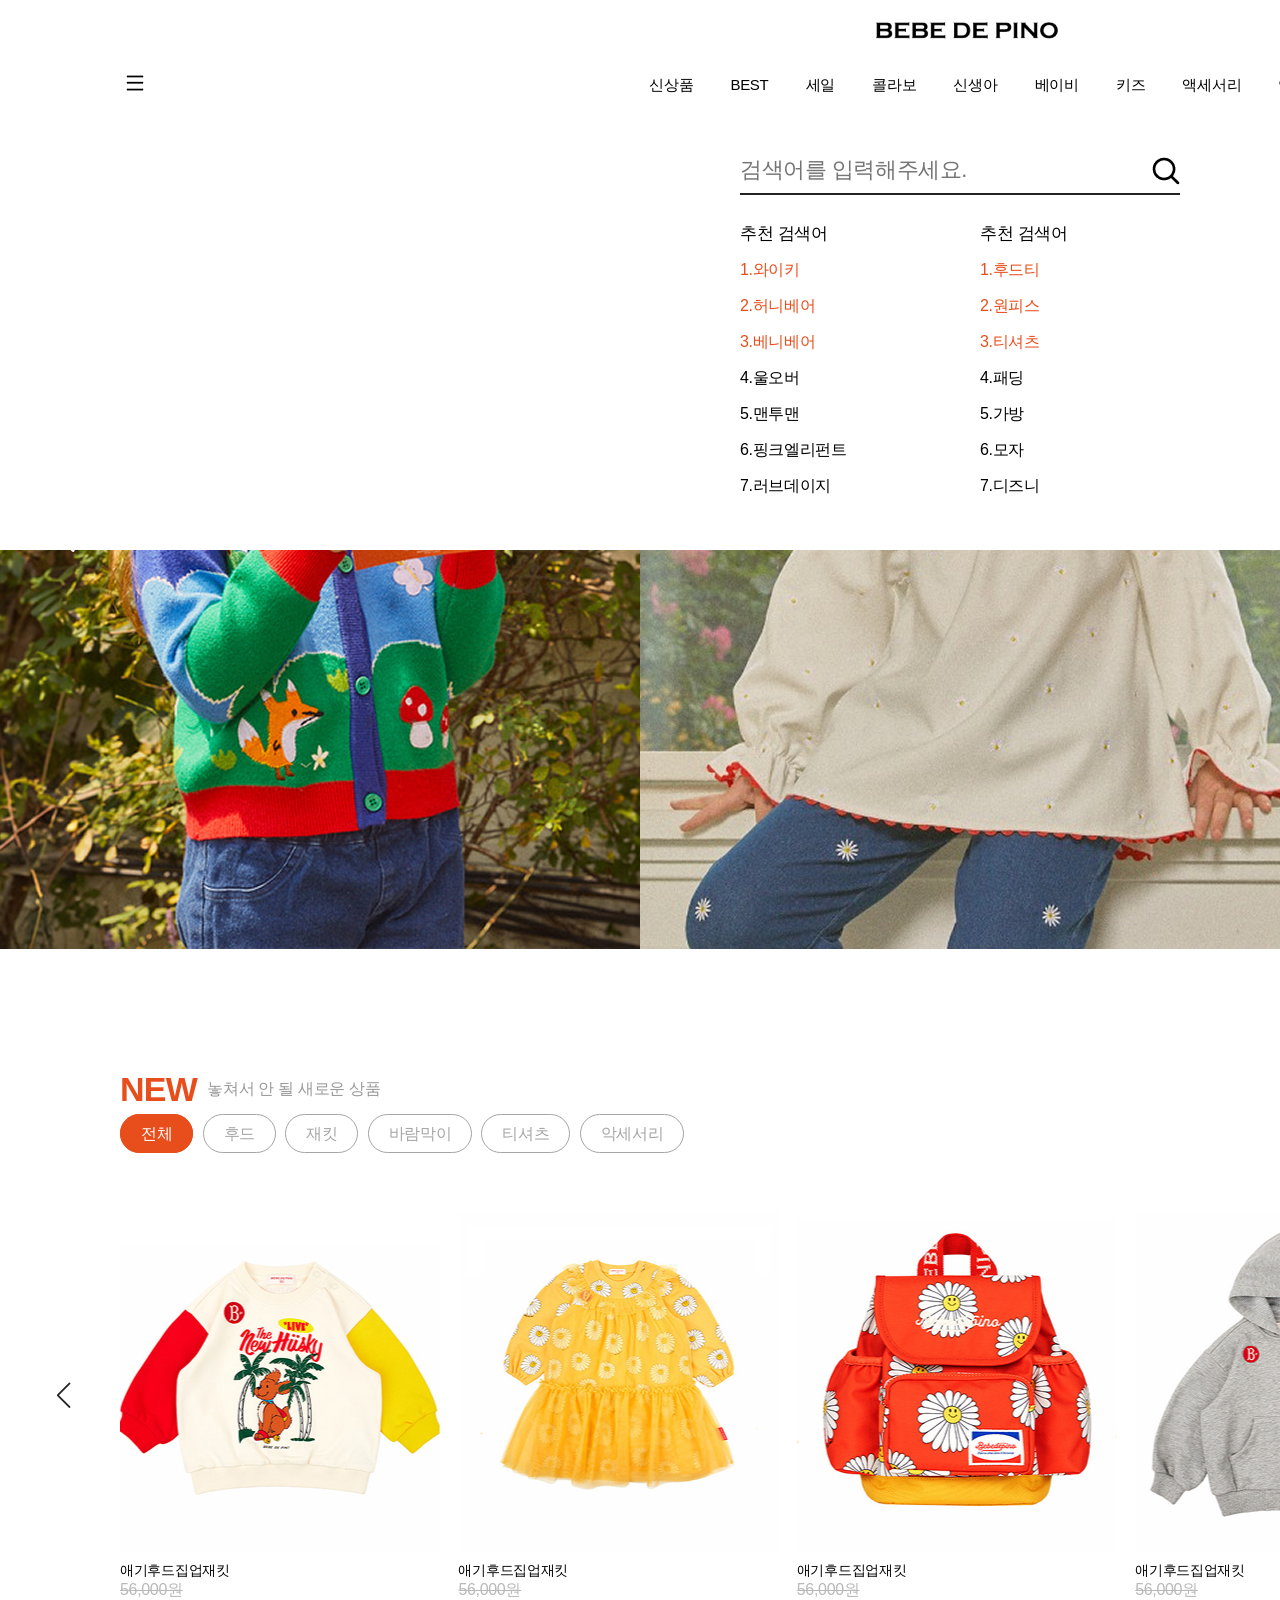
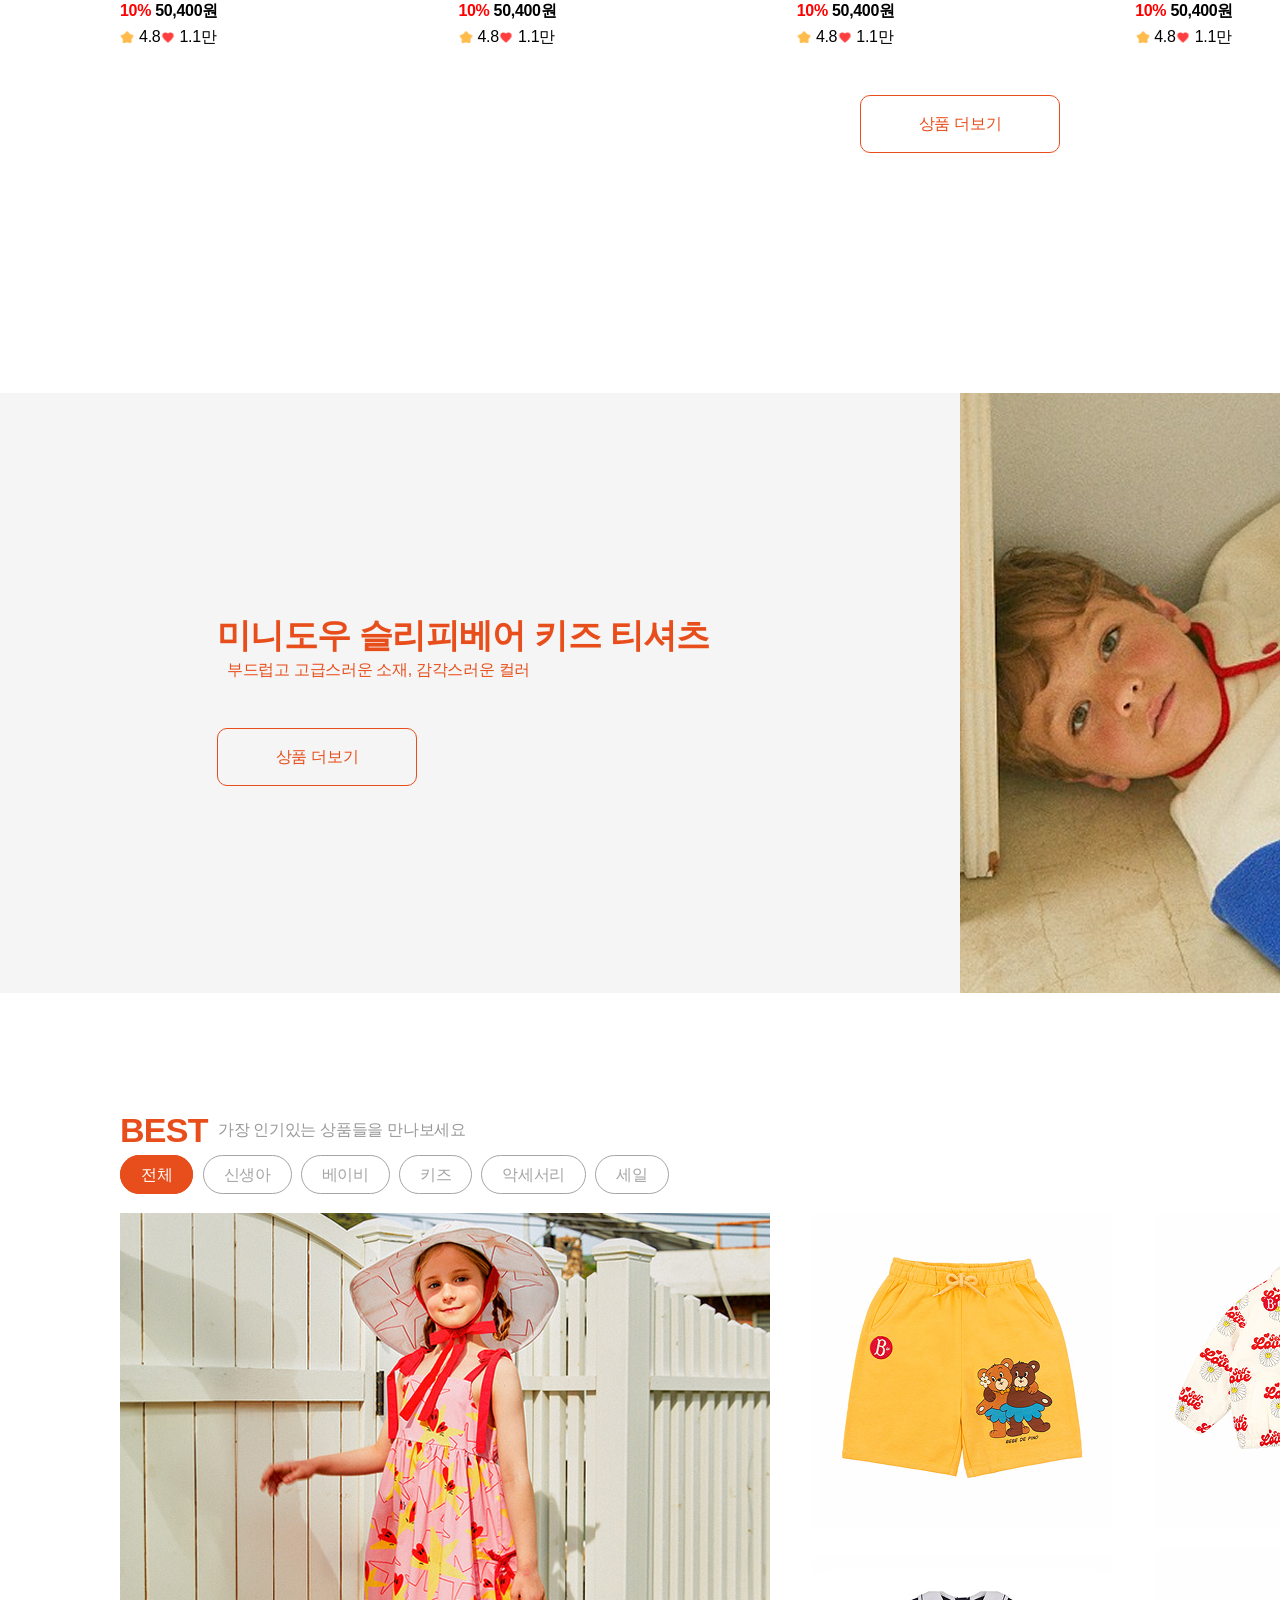
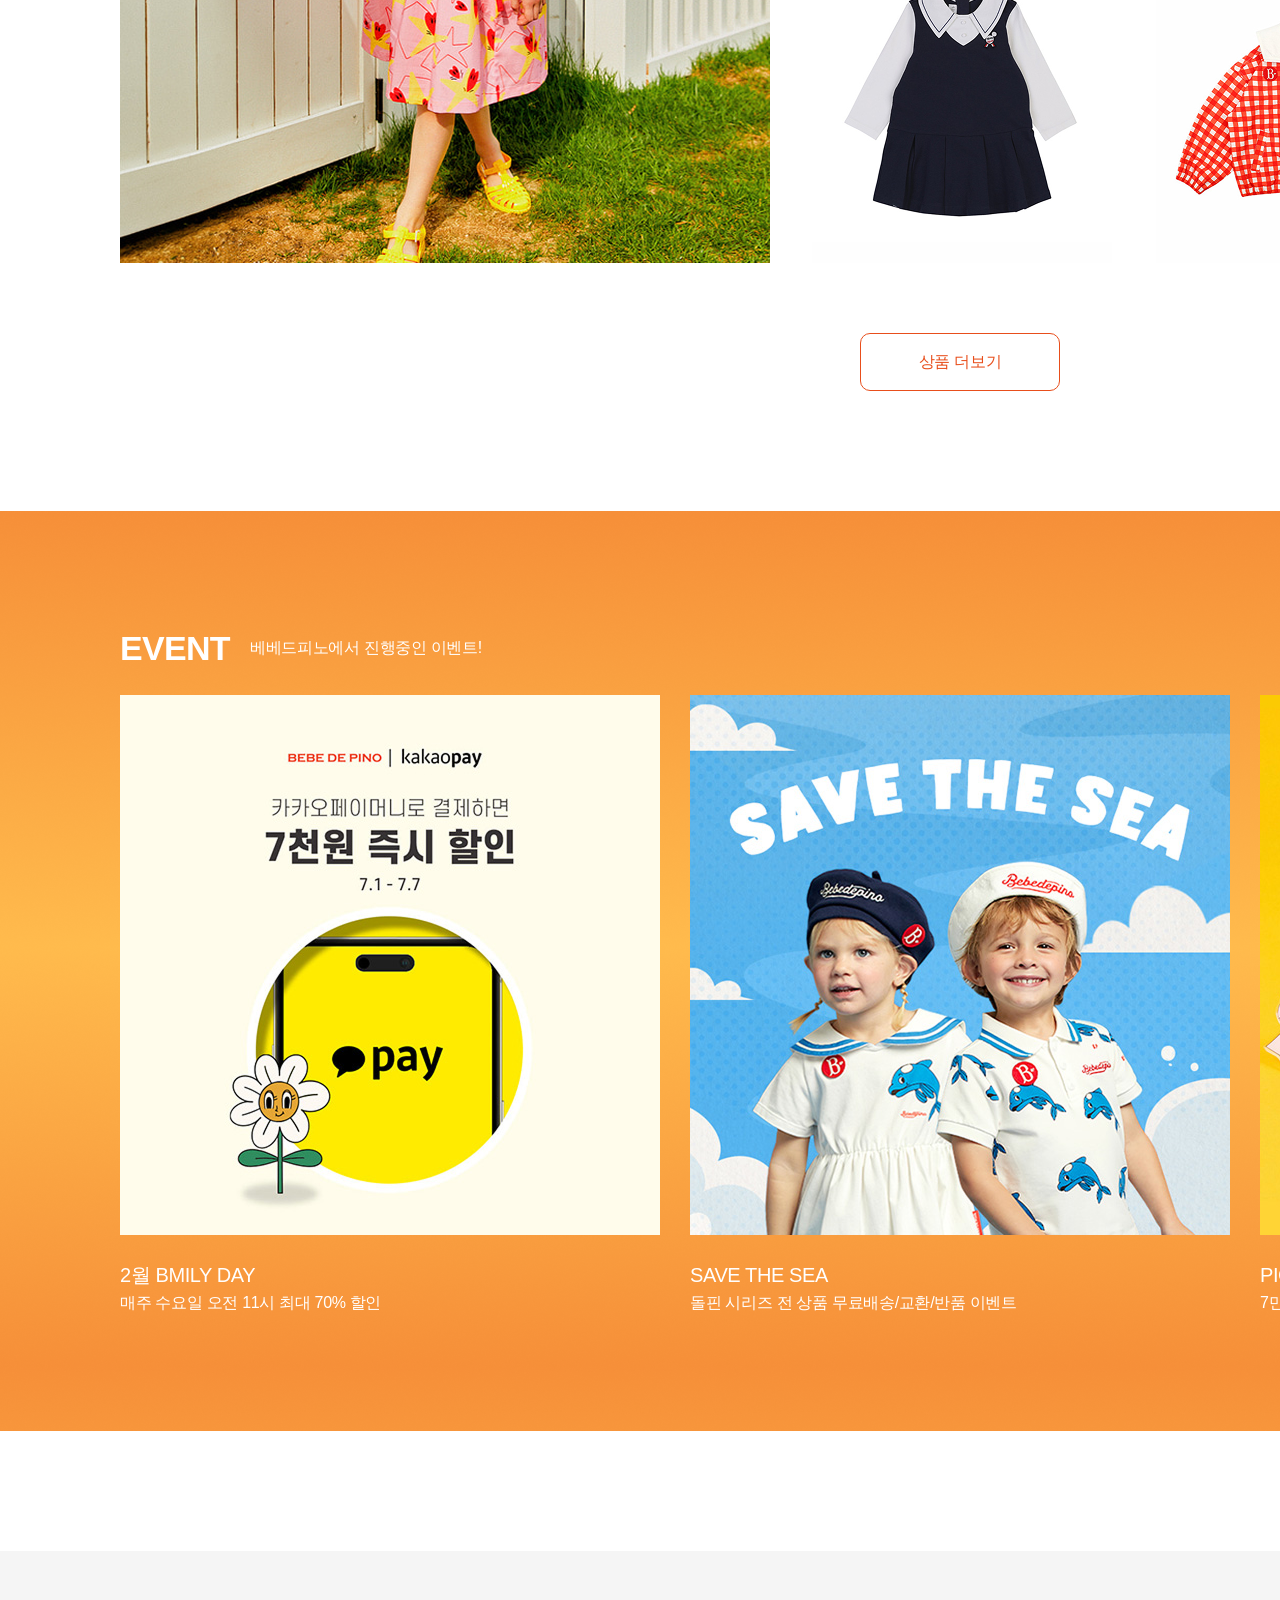
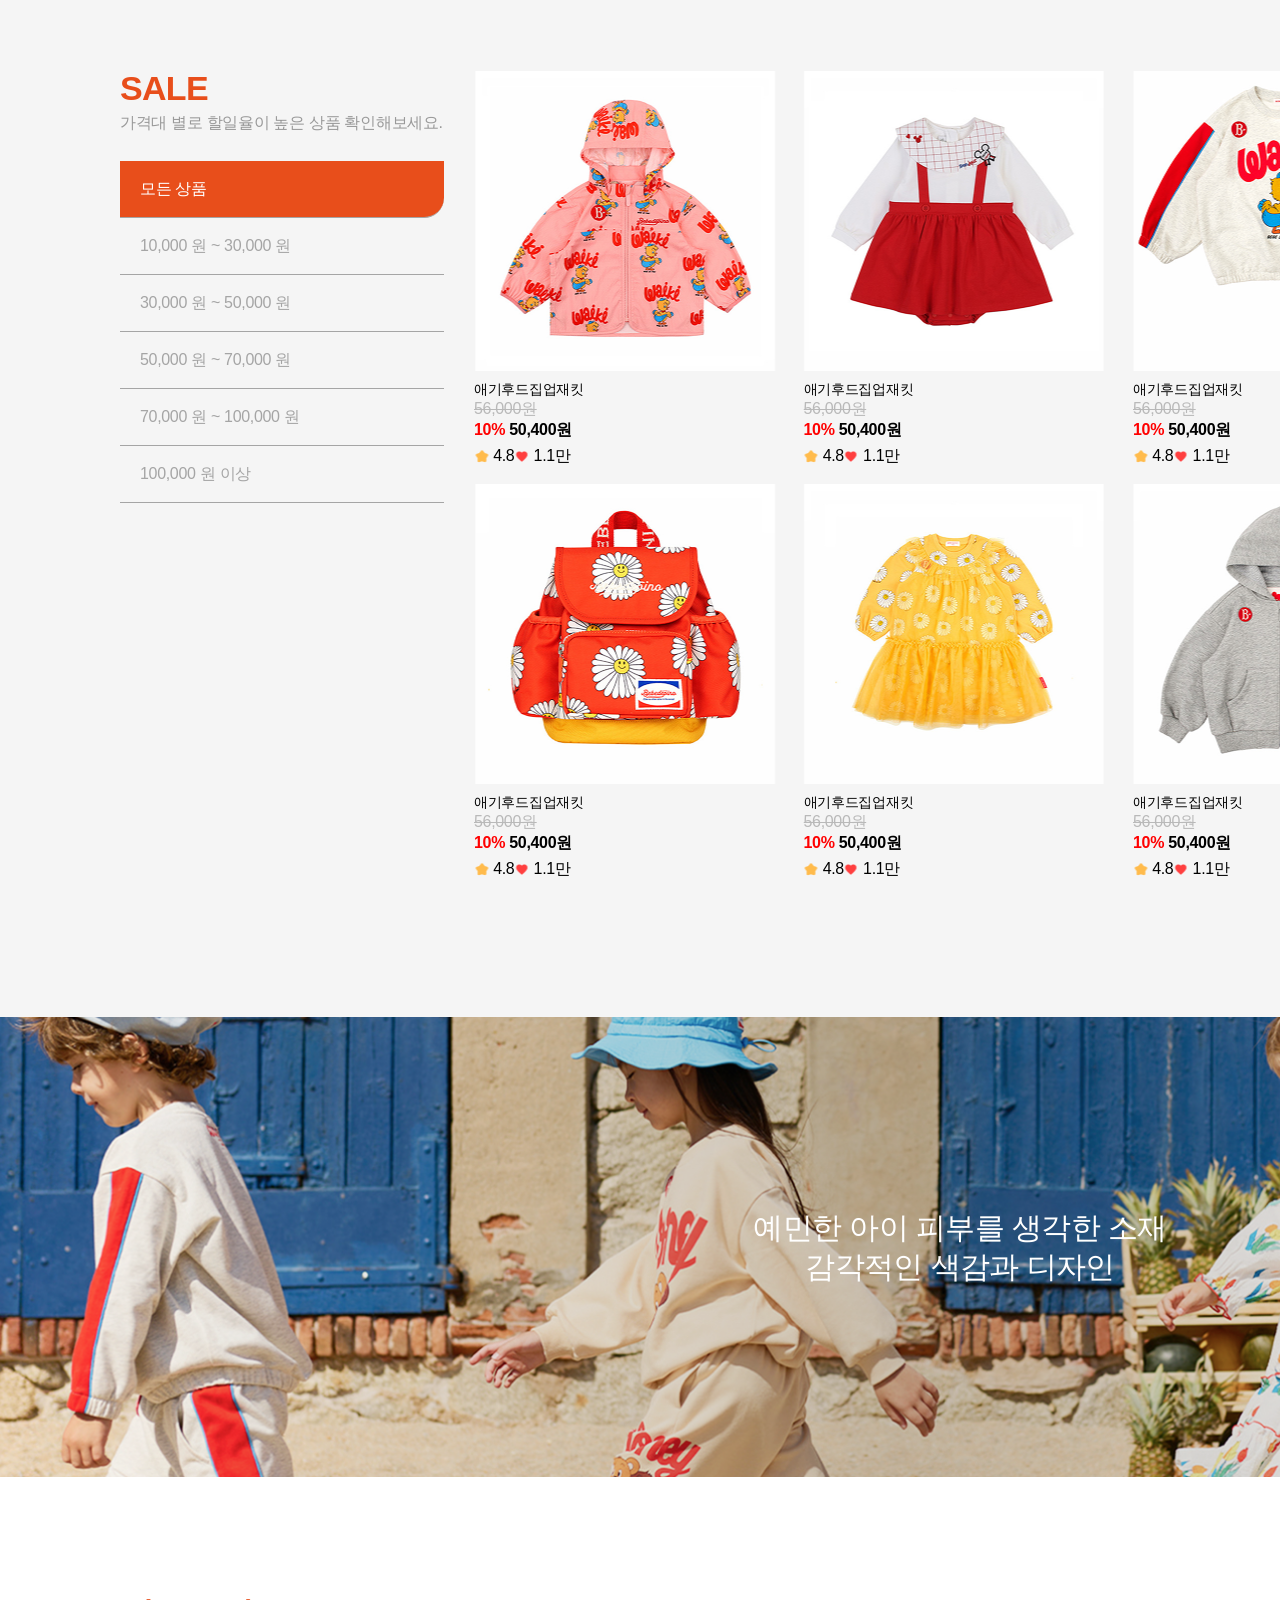
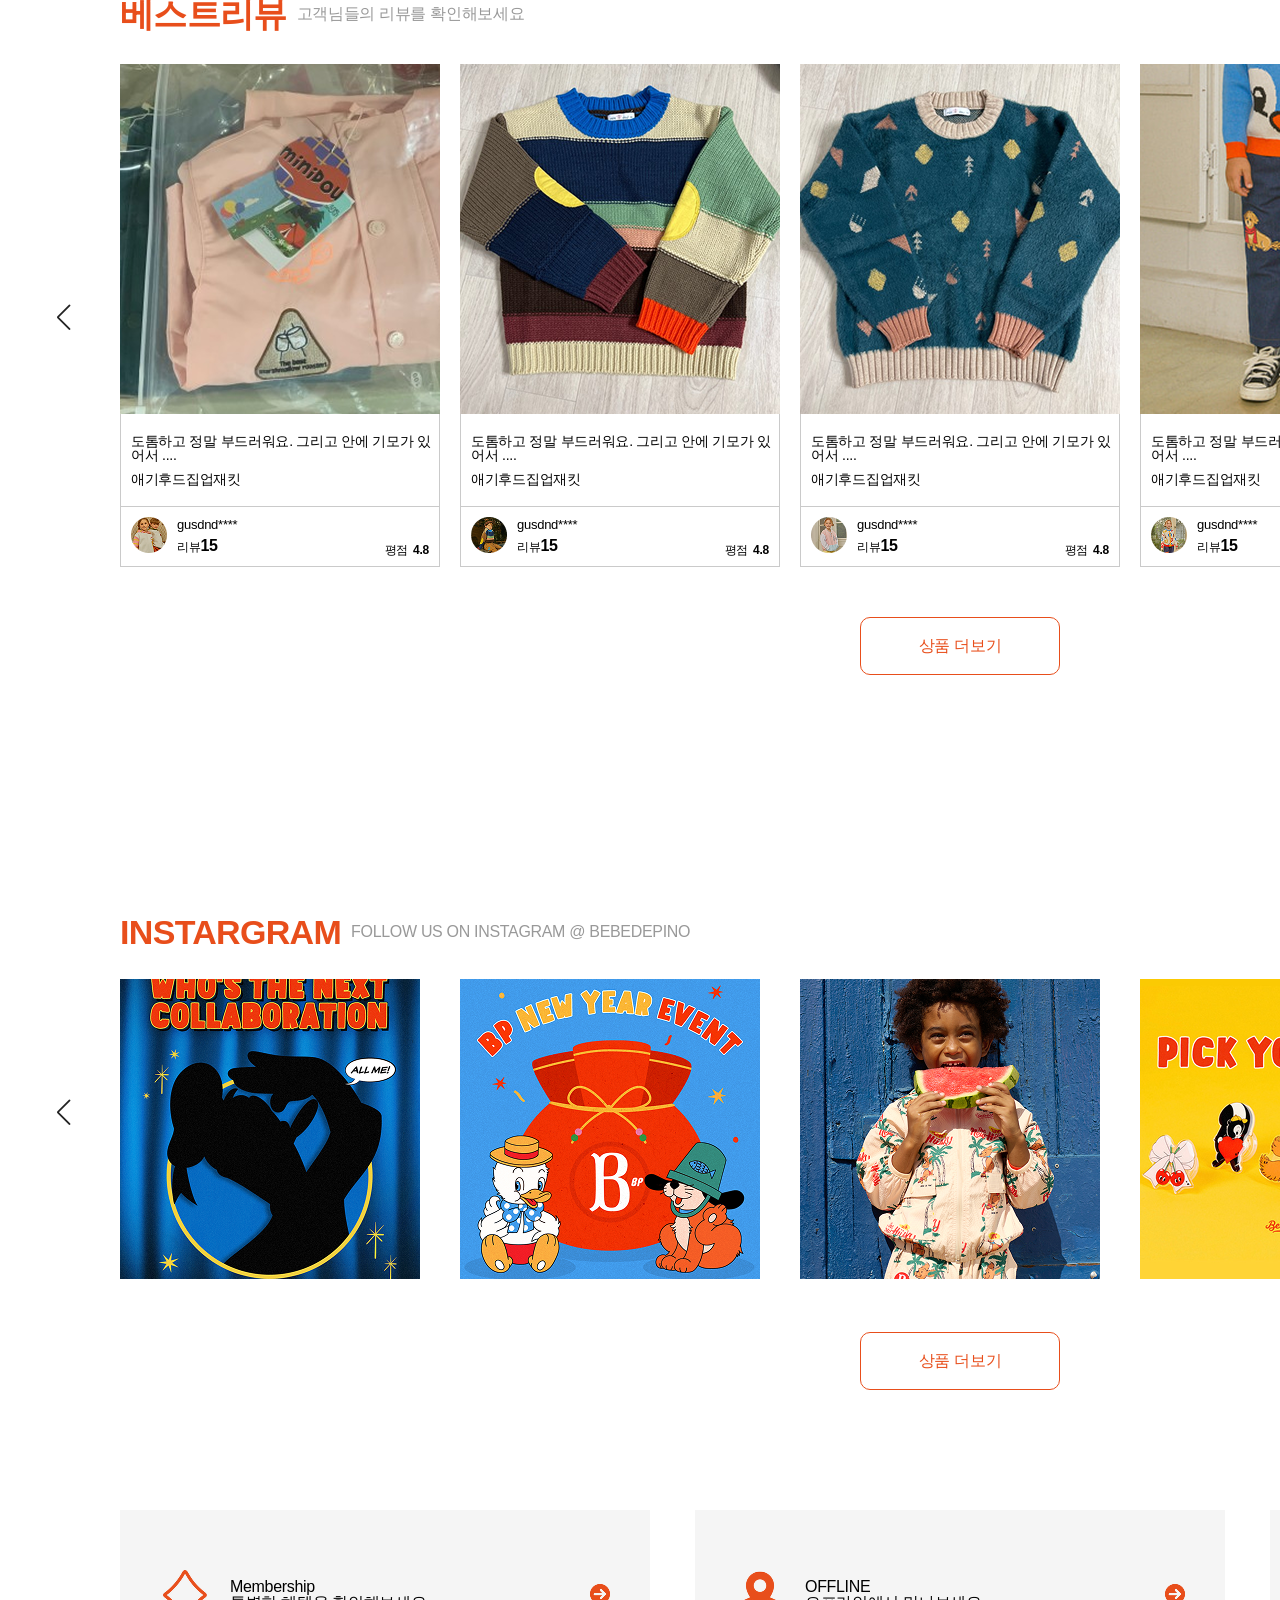
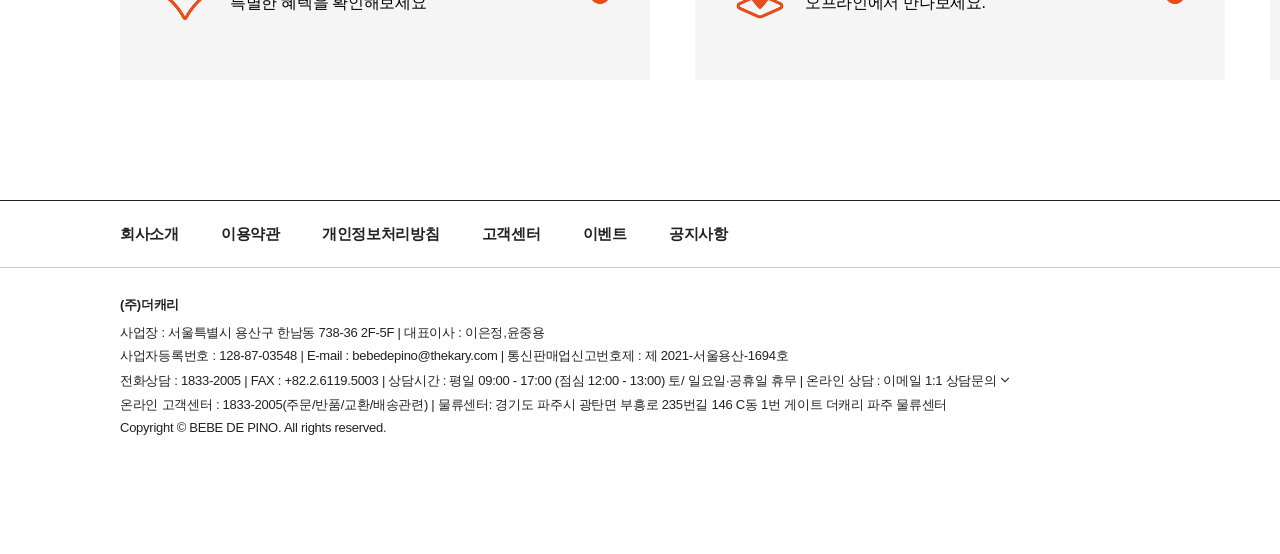
==== index.html @ e1450e06 "Add files via upload" ====
<!DOCTYPE html>
<html lang="ko">
<head>
    <meta charset="UTF-8">
    <meta name="viewport" content="width=device-width, initial-scale=1.0">
    <title>bebedepino</title>
    <link rel="stylesheet" href="./styles/reset.css">
    <link rel="stylesheet" href="./styles/index.css">
    <link rel="stylesheet" href="./styles/common.css">
    <script src="./scripts/index.js" defer></script>
    <link rel="stylesheet" href="https://cdn.jsdelivr.net/npm/swiper@11/swiper-bundle.min.css"/>
    <script src="https://cdn.jsdelivr.net/npm/swiper@11/swiper-bundle.min.js"></script>
    <script src="https://cdnjs.cloudflare.com/ajax/libs/jquery/3.7.1/jquery.min.js"></script>
    <link rel="shortcut icon" href="./images/header/top_logo.png" type="image/x-icon">
    <link rel="icon" href="./images/header/top_logo.png" type="image/x-icon">
</head>
<body>
    <!-- 헤더 시작 -->
    <header>
        <div class="inner">
            <div class="top_header">
                <a class="logo" href="./index.html"><h1><img src="./images/header/Frame 1.png" alt="메인페이지로 가기"></h1></a>
                <div class="top_right_menu">
                    <a href="#">로그인</a>
                    <a href="#">마이페이지</a>
                    <a href="#">고객센터</a>
                </div>
            </div>
            <div class="btm_header">
                <a href="#" class="btm_left_menu"><img src="./images/header/menu.png" alt="메뉴열기"></a>
                <div class="btm_center_menu">
                    <a href="#">신상품</a>
                    <a href="#">BEST</a>
                    <a href="#">세일</a>
                    <a href="#">콜라보</a>
                    <a href="#">신생아</a>
                    <a href="#">베이비</a>
                    <a href="#">키즈</a>
                    <a href="#">액세서리</a>
                    <a href="#">언더웨어</a>
                </div>
                <div class="btm_rigth_menu">
                    <a href="#" class="search_btn"><img src="./images/header/ico_search.png" alt="검색"></a>
                    <a href="#"><img src="./images/header/ico_cart.png" alt="장바구니"></a>
                </div>
            </div>
        </div>
    </header>
    <!-- 헤더 종료 -->
    <div class="search_aria">
        <div class="search_inner">
            <form action="#" method="get" id="userSearch">
                <input type="text" name="" id="userSearch" maxlength="30" placeholder="검색어를 입력해주세요.">
                <p><img src="./images/header/ico_search_large.png" alt=""></p>
            </form>
            <div class="btm_contents">
                <div class="suggest_search">
                    <h3>추천 검색어</h3>
                    <a href="#">1.와이키</a>
                    <a href="#">2.허니베어</a>
                    <a href="#">3.베니베어</a>
                    <a href="#">4.울오버</a>
                    <a href="#">5.맨투맨</a>
                    <a href="#">6.핑크엘리펀트</a>
                    <a href="#">7.러브데이지</a>
                </div>
                <div class="popular_search">
                    <h3>추천 검색어</h3>
                    <a href="#">1.후드티</a>
                    <a href="#">2.원피스</a>
                    <a href="#">3.티셔츠</a>
                    <a href="#">4.패딩</a>
                    <a href="#">5.가방</a>
                    <a href="#">6.모자</a>
                    <a href="#">7.디즈니</a>
                </div>
            </div>
        </div>
    </div>
    <!-- main 시작 -->
    <main>
        <!-- 메인배너 시작 -->
        <div class="swiper mainBnr">
            <div class="swiper-wrapper">
                <div class="swiper-slide slide1"><img src="./images/index/bnr_001.png" alt=""></div>
                <div class="swiper-slide slide2"><img src="./images/index/bnr_002.png" alt=""></div>
                <div class="swiper-slide slide3"><img src="./images/index/bnr_003.png" alt=""></div>
                <div class="swiper-slide slide4"><img src="./images/index/bnr_004.png" alt=""></div>
                <div class="swiper-slide slide5"><img src="./images/index/bnr_005.png" alt=""></div>
                <div class="swiper-slide slide6"><img src="./images/index/bnr_006.png" alt=""></div>
            </div>    
            <div class="slide_bnr_btn">
                <!-- (아래) 기본 -->
                <div class="swiper-button-next"></div>
                <div class="swiper-button-prev"></div>
            </div>
        </div>
        <!-- 메인배너 종료 -->
        <!-- New 시작 -->
        <div class="sell new">
            <div class="title">
                <h2>NEW</h2>
                <p>놓쳐서 안 될 새로운 상품 </p>
            </div>
            <div class="category">
                <a href="#" class="active">전체</a>
                <a href="#">후드</a>
                <a href="#">재킷</a>
                <a href="#">바람막이</a>
                <a href="#">티셔츠</a>
                <a href="#">악세서리</a>
            </div>
            <div class="swiper new_container">
                <div class="swiper-wrapper">
                    <div class="swiper-slide slide1">
                        <a href="#">
                            <div><img src="./images/index/new_001.png" alt=""></div>
                            <h3>애기후드집업재킷</h3>
                            <div class="sale_price">
                                <del>56,000원</del>
                            </div>
                            <div>
                                <em>10%</em>
                                <span>50,400원</span>
                            </div>
                            <div class="star">
                                <p><img src="./images/index/kid_star.png" alt=""> 4.8</p>
                                <p><img src="./images/index/heart.png" alt=""> 1.1만</p>
                            </div>
                        </a>
                    </div>
                    <div class="swiper-slide slide2">
                        <a href="#">
                            <div><img src="./images/index/new_002.png" alt=""></div>
                            <h3>애기후드집업재킷</h3>
                            <div class="sale_price">
                                <del>56,000원</del>
                            </div>
                            <div>
                                <em>10%</em>
                                <span>50,400원</span>
                            </div>
                            <div class="star">
                                <p><img src="./images/index/kid_star.png" alt=""> 4.8</p>
                                <p><img src="./images/index/heart.png" alt=""> 1.1만</p>
                            </div>
                        </a>
                    </div>
                    <div class="swiper-slide slide3">
                        <a href="#">
                            <div><img src="./images/index/new_003.png" alt=""></div>
                            <h3>애기후드집업재킷</h3>
                            <div class="sale_price">
                                <del>56,000원</del>
                            </div>
                            <div>
                                <em>10%</em>
                                <span>50,400원</span>
                            </div>
                            <div class="star">
                                <p><img src="./images/index/kid_star.png" alt=""> 4.8</p>
                                <p><img src="./images/index/heart.png" alt=""> 1.1만</p>
                            </div>
                        </a>
                    </div>
                    <div class="swiper-slide slide4">
                        <a href="#">
                            <div><img src="./images/index/new_004.png" alt=""></div>
                            <h3>애기후드집업재킷</h3>
                            <div class="sale_price">
                                <del>56,000원</del>
                            </div>
                            <div>
                                <em>10%</em>
                                <span>50,400원</span>
                            </div>
                            <div class="star">
                                <p><img src="./images/index/kid_star.png" alt=""> 4.8</p>
                                <p><img src="./images/index/heart.png" alt=""> 1.1만</p>
                            </div>
                        </a>
                    </div>
                    <div class="swiper-slide slide5">
                        <a href="#">
                            <div><img src="./images/index/new_005.png" alt=""></div>
                            <h3>애기후드집업재킷</h3>
                            <div class="sale_price">
                                <del>56,000원</del>
                            </div>
                            <div>
                                <em>10%</em>
                                <span>50,400원</span>
                            </div>
                            <div class="star">
                                <p><img src="./images/index/kid_star.png" alt=""> 4.8</p>
                                <p><img src="./images/index/heart.png" alt=""> 1.1만</p>
                            </div>
                        </a>
                    </div>
                    <div class="swiper-slide slide1">
                        <a href="#">
                            <div><img src="./images/index/new_001.png" alt=""></div>
                            <h3>애기후드집업재킷</h3>
                            <div class="sale_price">
                                <del>56,000원</del>
                            </div>
                            <div>
                                <em>10%</em>
                                <span>50,400원</span>
                            </div>
                            <div class="star">
                                <p><img src="./images/index/kid_star.png" alt=""> 4.8</p>
                                <p><img src="./images/index/heart.png" alt=""> 1.1만</p>
                            </div>
                        </a>
                    </div>
                    <div class="swiper-slide slide2">
                        <a href="#">
                            <div><img src="./images/index/new_002.png" alt=""></div>
                            <h3>애기후드집업재킷</h3>
                            <div class="sale_price">
                                <del>56,000원</del>
                            </div>
                            <div>
                                <em>10%</em>
                                <span>50,400원</span>
                            </div>
                            <div class="star">
                                <p><img src="./images/index/kid_star.png" alt=""> 4.8</p>
                                <p><img src="./images/index/heart.png" alt=""> 1.1만</p>
                            </div>
                        </a>
                    </div>
                    <div class="swiper-slide slide3">
                        <a href="#">
                            <div><img src="./images/index/new_003.png" alt=""></div>
                            <h3>애기후드집업재킷</h3>
                            <div class="sale_price">
                                <del>56,000원</del>
                            </div>
                            <div>
                                <em>10%</em>
                                <span>50,400원</span>
                            </div>
                            <div class="star">
                                <p><img src="./images/index/kid_star.png" alt=""> 4.8</p>
                                <p><img src="./images/index/heart.png" alt=""> 1.1만</p>
                            </div>
                        </a>
                    </div>
                    <div class="swiper-slide slide4">
                        <a href="#">
                            <div><img src="./images/index/new_004.png" alt=""></div>
                            <h3>애기후드집업재킷</h3>
                            <div class="sale_price">
                                <del>56,000원</del>
                            </div>
                            <div>
                                <em>10%</em>
                                <span>50,400원</span>
                            </div>
                            <div class="star">
                                <p><img src="./images/index/kid_star.png" alt=""> 4.8</p>
                                <p><img src="./images/index/heart.png" alt=""> 1.1만</p>
                            </div>
                        </a>
                    </div>
                    <div class="swiper-slide slide5">
                        <a href="#">
                            <div><img src="./images/index/new_005.png" alt=""></div>
                            <h3>애기후드집업재킷</h3>
                            <div class="sale_price">
                                <del>56,000원</del>
                            </div>
                            <div>
                                <em>10%</em>
                                <span>50,400원</span>
                            </div>
                            <div class="star">
                                <p><img src="./images/index/kid_star.png" alt=""> 4.8</p>
                                <p><img src="./images/index/heart.png" alt=""> 1.1만</p>
                            </div>
                        </a>
                    </div>
                </div>   
            </div>  
            <div class="slide_btn">
                <!-- (아래) 기본 -->
                <div class="swiper-button-next"></div>
                <div class="swiper-button-prev"></div>
            </div>
            <div class="more_btn">
                <a href="#" class="more_view">
                    <p>상품 더보기</p>
                </a> 
            </div>
        </div>
        <!-- New 종료 -->
        <!-- 광고배너 시작 -->
        <div class="sell middle_banner">
            <div class="title">
                <h2>미니도우 슬리피베어 키즈  티셔츠</h2>
                <p class="sub_text">부드럽고 고급스러운 소재, 감각스러운 컬러</p>
                <div class="more_btn">
                    <a href="#" class="more_view">
                        <p>상품 더보기</p>
                    </a> 
                </div> 
            </div>
            <div class="banner_bg"><img src="./images/index/banner.png" alt=""></div>
        </div>
        <!-- 광고배너 종료 -->
        <div class="sell best">
            <div class="title">
                <h2>BEST</h2>
                <p class="sub_text">가장 인기있는 상품들을 만나보세요</p>
            </div>
            <div class="category">
                <a href="#" class="active">전체</a>
                <a href="#">신생아</a>
                <a href="#">베이비</a>
                <a href="#">키즈</a>
                <a href="#">악세서리</a>
                <a href="#">세일</a>
            </div>
            <div class="best_container">
                <div class="best_main_bg">
                </div>
                <div class="right_contents">
                    <div class="swiper best_aria">
                        <div class="swiper-wrapper">
                            <div class="swiper-slide slide4">
                                <a href="#" class="item_bg4">
                                    <div class="hide_text">
                                        <h3>애기후드집업재킷</h3>
                                        <span>50,400원</span>
                                    </div>
                                </a>
                            </div>
                            <div class="swiper-slide slide5">
                                <a href="#" class="item_bg5">
                                    <div class="hide_text">
                                        <h3>애기후드집업재킷</h3>
                                        <span>50,400원</span>
                                    </div>
                                </a>
                            </div>
                            <div class="swiper-slide slide6">
                                <a href="#" class="item_bg6">
                                    <div class="hide_text">
                                        <h3>애기후드집업재킷</h3>
                                        <span>50,400원</span>
                                    </div>
                                </a>
                            </div>
                            <div class="swiper-slide slide4">
                                <a href="#" class="item_bg4">
                                    <div class="hide_text">
                                        <h3>애기후드집업재킷</h3>
                                        <span>50,400원</span>
                                    </div>
                                </a>
                            </div>
                            <div class="swiper-slide slide5">
                                <a href="#" class="item_bg5">
                                    <div class="hide_text">
                                        <h3>애기후드집업재킷</h3>
                                        <span>50,400원</span>
                                    </div>
                                </a>
                            </div>
                            <div class="swiper-slide slide6">
                                <a href="#" class="item_bg">
                                    <div class="hide_text">
                                        <h3>애기후드집업재킷</h3>
                                        <span>50,400원</span>
                                    </div>
                                </a>
                            </div>
                        </div>
                    </div>
                    <div class="swiper best_aria">
                        <div class="swiper-wrapper">
                            <div class="swiper-slide slide1">
                                <a href="#" class="item_bg1">
                                    <div class="hide_text">
                                        <h3>애기후드집업재킷</h3>
                                        <span>50,400원</span>
                                    </div>
                                </a>
                            </div>
                            <div class="swiper-slide slide2">
                                <a href="#" class="item_bg2">
                                    <div class="hide_text">
                                        <h3>애기후드집업재킷</h3>
                                        <span>50,400원</span>
                                    </div>
                                </a>
                            </div>
                            <div class="swiper-slide slide3">
                                <a href="#" class="item_bg3">
                                    <div class="hide_text">
                                        <h3>애기후드집업재킷</h3>
                                        <span>50,400원</span>
                                    </div>
                                </a>
                            </div>
                            <div class="swiper-slide slide1">
                                <a href="#" class="item_bg1">
                                    <div class="hide_text">
                                        <h3>애기후드집업재킷</h3>
                                        <span>50,400원</span>
                                    </div>
                                </a>
                            </div>
                            <div class="swiper-slide slide2">
                                <a href="#" class="item_bg2">
                                    <div class="hide_text">
                                        <h3>애기후드집업재킷</h3>
                                        <span>50,400원</span>
                                    </div>
                                </a>
                            </div>
                            <div class="swiper-slide slide3">
                                <a href="#" class="item_bg3">
                                    <div class="hide_text">
                                        <h3>애기후드집업재킷</h3>
                                        <span>50,400원</span>
                                    </div>
                                </a>
                            </div>
                        </div>
                    </div>
                </div>
            </div>
            <div class="more_btn">
                <a href="#" class="more_view">
                    <p>상품 더보기</p>
                </a> 
            </div> 
        </div>
        <!-- event 시작 -->
        <div class="sell event">
            <div class="event_bg">
                <div class="title">
                    <h2>EVENT</h2>
                    <p>베베드피노에서 진행중인 이벤트!</p>
                </div>
                <div class="event_container">
                    <a href="#">
                        <div class="event_contents">
                            <div class="event_img1"></div>
                            <h3>2월 BMILY DAY</h3>
                            <p>매주 수요일 오전 11시 최대 70% 할인</p>
                        </div>
                    </a>
                    <a href="#">
                        <div class="event_contents">
                            <div class="event_img2"></div>
                            <h3>SAVE THE SEA</h3>
                            <p>돌핀 시리즈 전 상품 무료배송/교환/반품 이벤트</p>
                        </div>
                    </a>
                    <a href="#">
                        <div class="event_contents">
                            <div class="event_img3"></div>
                            <h3>PICK YOUR TOK!</h3>
                            <p>7만원 이상 구매 시 베베드피노 그립 톡 증정</p>
                        </div>
                    </a>
                </div>
            </div>
        </div>
        <!-- event 종료 -->
        <!-- SALE 시작  -->
        <div class="sell sale_area">
            <div class="sale_contents">
                <div class="left_container">
                    <div class="title_column">
                        <h2>SALE</h2>
                        <p class="sub_text">가격대 별로 할일율이 높은 상품 확인해보세요.</p>
                    </div>
                    <div class="category_column">
                        <a href="#" class="active">모든 상품</a>
                        <a href="#">10,000 원 ~ 30,000 원</a>
                        <a href="#">30,000 원 ~ 50,000 원</a>
                        <a href="#">50,000 원 ~ 70,000 원</a>
                        <a href="#">70,000 원 ~ 100,000 원</a>
                        <a href="#">100,000 원 이상</a>
                    </div>
                </div>
                <div class="right_container">
                    <div class="swiper sale_container">
                        <div class="swiper-wrapper">
                            <div class="swiper-slide slide1">
                                <a href="#">
                                    <div><img src="./images/index/sale_001.png" alt=""></div>
                                    <h3>애기후드집업재킷</h3>
                                    <div class="sale_price">
                                        <del>56,000원</del>
                                    </div>
                                    <div>
                                        <em>10%</em>
                                        <span>50,400원</span>
                                    </div>
                                    <div class="star">
                                        <p><img src="./images/index/kid_star.png" alt=""> 4.8</p>
                                        <p><img src="./images/index/heart.png" alt=""> 1.1만</p>
                                    </div>
                                </a>
                            </div>
                            <div class="swiper-slide slide2">
                                <a href="#">
                                    <div><img src="./images/index/sale_002.png" alt=""></div>
                                    <h3>애기후드집업재킷</h3>
                                    <div class="sale_price">
                                        <del>56,000원</del>
                                    </div>
                                    <div>
                                        <em>10%</em>
                                        <span>50,400원</span>
                                    </div>
                                    <div class="star">
                                        <p><img src="./images/index/kid_star.png" alt=""> 4.8</p>
                                        <p><img src="./images/index/heart.png" alt=""> 1.1만</p>
                                    </div>
                                </a>
                            </div>
                            <div class="swiper-slide slide3">
                                <a href="#">
                                    <div><img src="./images/index/sale_003.png" alt=""></div>
                                    <h3>애기후드집업재킷</h3>
                                    <div class="sale_price">
                                        <del>56,000원</del>
                                    </div>
                                    <div>
                                        <em>10%</em>
                                        <span>50,400원</span>
                                    </div>
                                    <div class="star">
                                        <p><img src="./images/index/kid_star.png" alt=""> 4.8</p>
                                        <p><img src="./images/index/heart.png" alt=""> 1.1만</p>
                                    </div>
                                </a>
                            </div>
                            <div class="swiper-slide slide4">
                                <a href="#">
                                    <div><img src="./images/index/sale_004.png" alt=""></div>
                                    <h3>애기후드집업재킷</h3>
                                    <div class="sale_price">
                                        <del>56,000원</del>
                                    </div>
                                    <div>
                                        <em>10%</em>
                                        <span>50,400원</span>
                                    </div>
                                    <div class="star">
                                        <p><img src="./images/index/kid_star.png" alt=""> 4.8</p>
                                        <p><img src="./images/index/heart.png" alt=""> 1.1만</p>
                                    </div>
                                </a>
                            </div>
                            <div class="swiper-slide slide1">
                                <a href="#">
                                    <div><img src="./images/index/sale_001.png" alt=""></div>
                                    <h3>애기후드집업재킷</h3>
                                    <div class="sale_price">
                                        <del>56,000원</del>
                                    </div>
                                    <div>
                                        <em>10%</em>
                                        <span>50,400원</span>
                                    </div>
                                    <div class="star">
                                        <p><img src="./images/index/kid_star.png" alt=""> 4.8</p>
                                        <p><img src="./images/index/heart.png" alt=""> 1.1만</p>
                                    </div>
                                </a>
                            </div>
                            <div class="swiper-slide slide2">
                                <a href="#">
                                    <div><img src="./images/index/sale_002.png" alt=""></div>
                                    <h3>애기후드집업재킷</h3>
                                    <div class="sale_price">
                                        <del>56,000원</del>
                                    </div>
                                    <div>
                                        <em>10%</em>
                                        <span>50,400원</span>
                                    </div>
                                    <div class="star">
                                        <p><img src="./images/index/kid_star.png" alt=""> 4.8</p>
                                        <p><img src="./images/index/heart.png" alt=""> 1.1만</p>
                                    </div>
                                </a>
                            </div>
                            <div class="swiper-slide slide3">
                                <a href="#">
                                    <div><img src="./images/index/sale_003.png" alt=""></div>
                                    <h3>애기후드집업재킷</h3>
                                    <div class="sale_price">
                                        <del>56,000원</del>
                                    </div>
                                    <div>
                                        <em>10%</em>
                                        <span>50,400원</span>
                                    </div>
                                    <div class="star">
                                        <p><img src="./images/index/kid_star.png" alt=""> 4.8</p>
                                        <p><img src="./images/index/heart.png" alt=""> 1.1만</p>
                                    </div>
                                </a>
                            </div>
                            <div class="swiper-slide slide4">
                                <a href="#">
                                    <div><img src="./images/index/sale_004.png" alt=""></div>
                                    <h3>애기후드집업재킷</h3>
                                    <div class="sale_price">
                                        <del>56,000원</del>
                                    </div>
                                    <div>
                                        <em>10%</em>
                                        <span>50,400원</span>
                                    </div>
                                    <div class="star">
                                        <p><img src="./images/index/kid_star.png" alt=""> 4.8</p>
                                        <p><img src="./images/index/heart.png" alt=""> 1.1만</p>
                                    </div>
                                </a>
                            </div>
                        </div>   
                    </div>
                    <div class="swiper sale_container">
                        <div class="swiper-wrapper">
                            <div class="swiper-slide slide1">
                                <a href="#">
                                    <div><img src="./images/index/sale_005.png" alt=""></div>
                                    <h3>애기후드집업재킷</h3>
                                    <div class="sale_price">
                                        <del>56,000원</del>
                                    </div>
                                    <div>
                                        <em>10%</em>
                                        <span>50,400원</span>
                                    </div>
                                    <div class="star">
                                        <p><img src="./images/index/kid_star.png" alt=""> 4.8</p>
                                        <p><img src="./images/index/heart.png" alt=""> 1.1만</p>
                                    </div>
                                </a>
                            </div>
                            <div class="swiper-slide slide2">
                                <a href="#">
                                    <div><img src="./images/index/sale_006.png" alt=""></div>
                                    <h3>애기후드집업재킷</h3>
                                    <div class="sale_price">
                                        <del>56,000원</del>
                                    </div>
                                    <div>
                                        <em>10%</em>
                                        <span>50,400원</span>
                                    </div>
                                    <div class="star">
                                        <p><img src="./images/index/kid_star.png" alt=""> 4.8</p>
                                        <p><img src="./images/index/heart.png" alt=""> 1.1만</p>
                                    </div>
                                </a>
                            </div>
                            <div class="swiper-slide slide3">
                                <a href="#">
                                    <div><img src="./images/index/sale_007.png" alt=""></div>
                                    <h3>애기후드집업재킷</h3>
                                    <div class="sale_price">
                                        <del>56,000원</del>
                                    </div>
                                    <div>
                                        <em>10%</em>
                                        <span>50,400원</span>
                                    </div>
                                    <div class="star">
                                        <p><img src="./images/index/kid_star.png" alt=""> 4.8</p>
                                        <p><img src="./images/index/heart.png" alt=""> 1.1만</p>
                                    </div>
                                </a>
                            </div>
                            <div class="swiper-slide slide4">
                                <a href="#">
                                    <div><img src="./images/index/sale_008.png" alt=""></div>
                                    <h3>애기후드집업재킷</h3>
                                    <div class="sale_price">
                                        <del>56,000원</del>
                                    </div>
                                    <div>
                                        <em>10%</em>
                                        <span>50,400원</span>
                                    </div>
                                    <div class="star">
                                        <p><img src="./images/index/kid_star.png" alt=""> 4.8</p>
                                        <p><img src="./images/index/heart.png" alt=""> 1.1만</p>
                                    </div>
                                </a>
                            </div>
                            <div class="swiper-slide slide1">
                                <a href="#">
                                    <div><img src="./images/index/sale_005.png" alt=""></div>
                                    <h3>애기후드집업재킷</h3>
                                    <div class="sale_price">
                                        <del>56,000원</del>
                                    </div>
                                    <div>
                                        <em>10%</em>
                                        <span>50,400원</span>
                                    </div>
                                    <div class="star">
                                        <p><img src="./images/index/kid_star.png" alt=""> 4.8</p>
                                        <p><img src="./images/index/heart.png" alt=""> 1.1만</p>
                                    </div>
                                </a>
                            </div>
                            <div class="swiper-slide slide2">
                                <a href="#">
                                    <div><img src="./images/index/sale_006.png" alt=""></div>
                                    <h3>애기후드집업재킷</h3>
                                    <div class="sale_price">
                                        <del>56,000원</del>
                                    </div>
                                    <div>
                                        <em>10%</em>
                                        <span>50,400원</span>
                                    </div>
                                    <div class="star">
                                        <p><img src="./images/index/kid_star.png" alt=""> 4.8</p>
                                        <p><img src="./images/index/heart.png" alt=""> 1.1만</p>
                                    </div>
                                </a>
                            </div>
                            <div class="swiper-slide slide3">
                                <a href="#">
                                    <div><img src="./images/index/sale_007.png" alt=""></div>
                                    <h3>애기후드집업재킷</h3>
                                    <div class="sale_price">
                                        <del>56,000원</del>
                                    </div>
                                    <div>
                                        <em>10%</em>
                                        <span>50,400원</span>
                                    </div>
                                    <div class="star">
                                        <p><img src="./images/index/kid_star.png" alt=""> 4.8</p>
                                        <p><img src="./images/index/heart.png" alt=""> 1.1만</p>
                                    </div>
                                </a>
                            </div>
                            <div class="swiper-slide slide4">
                                <a href="#">
                                    <div><img src="./images/index/sale_008.png" alt=""></div>
                                    <h3>애기후드집업재킷</h3>
                                    <div class="sale_price">
                                        <del>56,000원</del>
                                    </div>
                                    <div>
                                        <em>10%</em>
                                        <span>50,400원</span>
                                    </div>
                                    <div class="star">
                                        <p><img src="./images/index/kid_star.png" alt=""> 4.8</p>
                                        <p><img src="./images/index/heart.png" alt=""> 1.1만</p>
                                    </div>
                                </a>
                            </div>
                        </div>   
                    </div>
                </div>
            </div>
        </div>
        <!-- SALE 종료  -->
        <!-- 광고배너 시작  -->
        <div class="banner_bg">
            <h2>
                예민한 아이 피부를 생각한 소재<br>
                감각적인 색감과 디자인
            </h2>
        </div>
        <!-- 광고배너 종료  -->
        <!-- 리뷰 시작  -->
        <div class="sell review">
            <div class="title">
                <h2>베스트리뷰</h2>
                <p>고객님들의 리뷰를 확인해보세요</p>
            </div>
            <div class="swiper review_container">
                <div class="swiper-wrapper">
                    <div class="swiper-slide slide1">
                        <a href="#">
                            <div class="review_bg"><img src="./images/index/review_001.png" alt=""></div>
                            <p>도톰하고 정말 부드러워요. 그리고 안에 기모가 있어서 .... </p>
                            <h3>애기후드집업재킷</h3>
                            <div class="user_info">
                                <div class="user_id_count">
                                    <div class="review_img"><img src="./images/index/user_profile_001.png" alt=""></div>
                                    <div class="user_info_row">
                                        <p>gusdnd****</p>
                                        <p>리뷰<span>15</span></p>
                                    </div>
                                </div>
                                <div class="total_point">
                                    <p>평점</p>
                                    <span>4.8</span>
                                </div>
                            </div>
                        </a>
                    </div>
                    <div class="swiper-slide slide2">
                        <a href="#">
                            <div class="review_bg"><img src="./images/index/review_002.png" alt=""></div>
                            <p>도톰하고 정말 부드러워요. 그리고 안에 기모가 있어서 .... </p>
                            <h3>애기후드집업재킷</h3>
                            <div class="user_info">
                                <div class="user_id_count">
                                    <div class="review_img"><img src="./images/index/user_profile_002.png" alt=""></div>
                                    <div class="user_info_row">
                                        <p>gusdnd****</p>
                                        <p>리뷰<span>15</span></p>
                                    </div>
                                </div>
                                <div class="total_point">
                                    <p>평점</p>
                                    <span>4.8</span>
                                </div>
                            </div>
                        </a>
                    </div>
                    <div class="swiper-slide slide3">
                        <a href="#">
                            <div class="review_bg"><img src="./images/index/review_003.png" alt=""></div>
                            <p>도톰하고 정말 부드러워요. 그리고 안에 기모가 있어서 .... </p>
                            <h3>애기후드집업재킷</h3>
                            <div class="user_info">
                                <div class="user_id_count">
                                    <div class="review_img"><img src="./images/index/user_profile_003.png" alt=""></div>
                                    <div class="user_info_row">
                                        <p>gusdnd****</p>
                                        <p>리뷰<span>15</span></p>
                                    </div>
                                </div>
                                <div class="total_point">
                                    <p>평점</p>
                                    <span>4.8</span>
                                </div>
                            </div>
                        </a>
                    </div>
                    <div class="swiper-slide slide4">
                        <a href="#">
                            <div class="review_bg"><img src="./images/index/review_004.png" alt=""></div>
                            <p>도톰하고 정말 부드러워요. 그리고 안에 기모가 있어서 .... </p>
                            <h3>애기후드집업재킷</h3>
                            <div class="user_info">
                                <div class="user_id_count">
                                    <div class="review_img"><img src="./images/index/user_profile_004.png" alt=""></div>
                                    <div class="user_info_row">
                                        <p>gusdnd****</p>
                                        <p>리뷰<span>15</span></p>
                                    </div>
                                </div>
                                <div class="total_point">
                                    <p>평점</p>
                                    <span>4.8</span>
                                </div>
                            </div>
                        </a>
                    </div>
                    <div class="swiper-slide slide5">
                        <a href="#">
                            <div class="review_bg"><img src="./images/index/review_005.png" alt=""></div>
                            <p>도톰하고 정말 부드러워요. 그리고 안에 기모가 있어서 .... </p>
                            <h3>애기후드집업재킷</h3>
                            <div class="user_info">
                                <div class="user_id_count">
                                    <div class="review_img"><img src="./images/index/user_profile_005.png" alt=""></div>
                                    <div class="user_info_row">
                                        <p>gusdnd****</p>
                                        <p>리뷰<span>15</span></p>
                                    </div>
                                </div>
                                <div class="total_point">
                                    <p>평점</p>
                                    <span>4.8</span>
                                </div>
                            </div>
                        </a>
                    </div>
                    <div class="swiper-slide slide1">
                        <a href="#">
                            <div class="review_bg"><img src="./images/index/review_001.png" alt=""></div>
                            <p>도톰하고 정말 부드러워요. 그리고 안에 기모가 있어서 .... </p>
                            <h3>애기후드집업재킷</h3>
                            <div class="user_info">
                                <div class="user_id_count">
                                    <div class="review_img"><img src="./images/index/user_profile_001.png" alt=""></div>
                                    <div class="user_info_row">
                                        <p>gusdnd****</p>
                                        <p>리뷰<span>15</span></p>
                                    </div>
                                </div>
                                <div class="total_point">
                                    <p>평점</p>
                                    <span>4.8</span>
                                </div>
                            </div>
                        </a>
                    </div>
                    <div class="swiper-slide slide2">
                        <a href="#">
                            <div class="review_bg"><img src="./images/index/review_002.png" alt=""></div>
                            <p>도톰하고 정말 부드러워요. 그리고 안에 기모가 있어서 .... </p>
                            <h3>애기후드집업재킷</h3>
                            <div class="user_info">
                                <div class="user_id_count">
                                    <div class="review_img"><img src="./images/index/user_profile_002.png" alt=""></div>
                                    <div class="user_info_row">
                                        <p>gusdnd****</p>
                                        <p>리뷰<span>15</span></p>
                                    </div>
                                </div>
                                <div class="total_point">
                                    <p>평점</p>
                                    <span>4.8</span>
                                </div>
                            </div>
                        </a>
                    </div>
                    <div class="swiper-slide slide3">
                        <a href="#">
                            <div class="review_bg"><img src="./images/index/review_003.png" alt=""></div>
                            <p>도톰하고 정말 부드러워요. 그리고 안에 기모가 있어서 .... </p>
                            <h3>애기후드집업재킷</h3>
                            <div class="user_info">
                                <div class="user_id_count">
                                    <div class="review_img"><img src="./images/index/user_profile_003.png" alt=""></div>
                                    <div class="user_info_row">
                                        <p>gusdnd****</p>
                                        <p>리뷰<span>15</span></p>
                                    </div>
                                </div>
                                <div class="total_point">
                                    <p>평점</p>
                                    <span>4.8</span>
                                </div>
                            </div>
                        </a>
                    </div>
                    <div class="swiper-slide slide4">
                        <a href="#">
                            <div class="review_bg"><img src="./images/index/review_004.png" alt=""></div>
                            <p>도톰하고 정말 부드러워요. 그리고 안에 기모가 있어서 .... </p>
                            <h3>애기후드집업재킷</h3>
                            <div class="user_info">
                                <div class="user_id_count">
                                    <div class="review_img"><img src="./images/index/user_profile_004.png" alt=""></div>
                                    <div class="user_info_row">
                                        <p>gusdnd****</p>
                                        <p>리뷰<span>15</span></p>
                                    </div>
                                </div>
                                <div class="total_point">
                                    <p>평점</p>
                                    <span>4.8</span>
                                </div>
                            </div>
                        </a>
                    </div>
                    <div class="swiper-slide slide5">
                        <a href="#">
                            <div class="review_bg"><img src="./images/index/review_005.png" alt=""></div>
                            <p>도톰하고 정말 부드러워요. 그리고 안에 기모가 있어서 .... </p>
                            <h3>애기후드집업재킷</h3>
                            <div class="user_info">
                                <div class="user_id_count">
                                    <div class="review_img"><img src="./images/index/user_profile_005.png" alt=""></div>
                                    <div class="user_info_row">
                                        <p>gusdnd****</p>
                                        <p>리뷰<span>15</span></p>
                                    </div>
                                </div>
                                <div class="total_point">
                                    <p>평점</p>
                                    <span>4.8</span>
                                </div>
                            </div>
                        </a>
                    </div>
                </div>  
            </div>
            <div class="slide_btn">
                <!-- (아래) 기본 -->
                <div class="swiper-button-next"></div>
                <div class="swiper-button-prev"></div>
            </div>
            <div class="more_btn">
                <a href="#" class="more_view">
                    <p>상품 더보기</p>
                </a> 
            </div>
        </div>    
        <!-- 리뷰 종료  -->
        <!-- 인스타 시작 -->
        <div class="sell instar">
            <div class="title">
                <h2>INSTARGRAM</h2>
                <p>FOLLOW US ON INSTAGRAM @ BEBEDEPINO</p>
            </div>
            <div class="swiper instar_container">
                <div class="swiper-wrapper">
                    <div class="swiper-slide slide1">
                        <a href="#"><img src="./images/index/instagram_001.png" alt=""></a>
                    </div>
                    <div class="swiper-slide slide2">
                        <a href="#"><img src="./images/index/instagram_002.png" alt=""></a>
                    </div>
                    <div class="swiper-slide slide3">
                        <a href="#"><img src="./images/index/instagram_003.png" alt=""></a>
                    </div>
                    <div class="swiper-slide slide4">
                        <a href="#"><img src="./images/index/instagram_004.png" alt=""></a>
                    </div>
                    <div class="swiper-slide slide5">
                        <a href="#"><img src="./images/index/instagram_005.png" alt=""></a>
                    </div>
                    <div class="swiper-slide slide1">
                        <a href="#"><img src="./images/index/instagram_001.png" alt=""></a>
                    </div>
                    <div class="swiper-slide slide2">
                        <a href="#"><img src="./images/index/instagram_002.png" alt=""></a>
                    </div>
                    <div class="swiper-slide slide3">
                        <a href="#"><img src="./images/index/instagram_003.png" alt=""></a>
                    </div>
                    <div class="swiper-slide slide4">
                        <a href="#"><img src="./images/index/instagram_004.png" alt=""></a>
                    </div>
                    <div class="swiper-slide slide5">
                        <a href="#"><img src="./images/index/instagram_005.png" alt=""></a>
                    </div>
                </div>
            </div>
            <div class="slide_btn">
                <!-- (아래) 기본 -->
                <div class="swiper-button-next"></div>
                <div class="swiper-button-prev"></div>
            </div>
            <div class="more_btn">
                <a href="#" class="more_view">
                    <p>상품 더보기</p>
                </a> 
            </div>
        </div>
        <!-- 인스타 종료 -->
        <!-- 퀵메뉴 시작  -->
        <div class="quick_menu">
            <a href="#" class="quick membership">
                <div class="left_contents">
                    <div class="membership_img"></div>
                    <div class="text">
                        <h4>Membership</h4>
                        <p>특별한 혜텍을 확인해보세요</p>
                    </div>
                </div>
                <div class="right_contents">
                    <img src="./images/index/right_arrow.png" alt="">
                </div>
            </a>
            <a href="#" class="offline membership">
                <div class="left_contents">
                    <div class="offline_img"></div>
                    <div class="text">
                        <h4>OFFLINE</h4>
                        <p>오프라인에서 만나보세요.</p>
                    </div>
                </div>
                <div class="right_contents">
                    <img src="./images/index/right_arrow.png" alt="">
                </div>
            </a>
            <a href="#" class="event_box membership">
                <div class="left_contents">
                    <div class="event_img"></div>
                    <div class="text">
                        <h4>EVENT</h4>
                        <p>다양한 이벤트를 확인해보세요.</p>
                    </div>
                </div>
                <div class="right_contents">
                    <img src="./images/index/right_arrow.png" alt="">
                </div>
            </a>
        </div>
        <!-- 퀵메뉴 종료  -->
    </main>
    <!-- main 종료 -->
    <!-- footer 시작 -->
    <footer>
        <div class="footer_top">
            <div class="footer_menu">
                <div class="left_menu">
                    <a href="#">회사소개</a>
                    <a href="#">이용약관</a>
                    <a href="#">개인정보처리방침</a>
                    <a href="#">고객센터</a>
                    <a href="#">이벤트</a>
                    <a href="#">공지사항</a>
                </div>
                <div class="right_menu">
                    <a href="#">제휴문의</a>
                    <a href="#">고객지원</a>
                    <a href="#">Q&A</a>
                </div>
            </div>
        </div>
        <!-- footer 시작 -->
        <div class="footer_btm">
            <div class="footer_btm_left">
                <h2>(주)더캐리</h2>
                <p>사업장 : 서울특별시 용산구 한남동 738-36 2F-5F  |  대표이사 : 이은정,윤중용</p>
                <address>사업자등록번호 : 128-87-03548  |  E-mail : bebedepino@thekary.com  |  통신판매업신고번호제 : 제 2021-서울용산-1694호 </address>
                <p>전화상담 : 1833-2005 | FAX : +82.2.6119.5003 | 상담시간 : 평일 09:00 - 17:00 (점심 12:00 - 13:00) 토/ 일요일·공휴일 휴무  |  온라인 상담 : 이메일 1:1 상담문의 <a href="#"><img src="./images/index/down_arrow.png" alt=""></a></p>
                <p>온라인 고객센터 : 1833-2005(주문/반품/교환/배송관련) | 물류센터: 경기도 파주시 광탄면 부흥로 235번길 146 C동 1번 게이트 더캐리 파주 물류센터</p>
                <p>Copyright © BEBE DE PINO. All rights reserved.</p>
            </div>
            <div class="footer_btm_right">
                <a href="#"><img src="./images/index/twitter.png" alt=""></a>
                <a href="#"><img src="./images/index/instar.png" alt=""></a>
                <a href="#"><img src="./images/index/youtube.png" alt=""></a>
            </div>
        </div> 
        <!-- footer 종료 -->
    </footer>
    <!-- footer 종료 -->
</body>
</html>
---- styles/index.css ----
main{
    padding-top: 110px;
    width: 1920px;
}
main .mainBnr{

}
main .mainBnr .swiper-wrapper{}
main .mainBnr .swiper-wrapper .swiper-slide {}
main .mainBnr .swiper-wrapper .swiper-slide img {width: 100%;}
main .mainBnr .slide_bnr_btn {}
main .mainBnr .slide_bnr_btn .swiper-button-next {
    right: 50px; color: #fff;
}
main .mainBnr .slide_bnr_btn .swiper-button-prev {
    left: 50px; color: #fff;
}



/* 스와이퍼 공통 */
main .sell {padding: 120px 0;}
main .sell .category{
    width: 1680px; margin: 0 auto;
    padding: 20px 0 30px 0;
}
main .sell .category .active{
    background-color: #E84E1B;
    color: #fff;
    border: 1px solid #E84E1B;
}
main .sell .category a{
    padding: 10px 20px;
    border: 1px solid #A5A5A5;
    border-radius: 20px;
    margin-right: 5px;
    color: #A5A5A5;
}
main .sell .title {
    width: 1680px; margin: 0 auto;
    display: flex;
    align-items: center;
}
main .sell h2 {
    font-size: 2.125rem;
    font-weight: 600;
    color: #E84E1B;
    display: inline-block;
}
main .sell .title > p {
    color: #999999;
    padding-left: 10px;
}
main .sell a h3 {
    font-size:0.875rem; font-weight: 500; margin-bottom: 5px;
    margin-top: 8px;
}
main .sell a > p {font-size:0.875rem; font-weight: 500; margin-bottom: 5px;}
main .sell a .sale_price {margin-bottom: 5px;}
main .sell a .sale_price del {color: #B9B9B9; }
main .sell a em {color: #FF0000; font-weight: 700}
main .sell a span {font-weight: 700}
main .sell a .star {
    margin-top: 8px;
    display: flex;
    align-items: center;
    justify-items: center;
}
main .sell a .star img{position: relative; top: 3px;}
main .sell a .star p{}
main .sell .slide_btn {
    position: relative;
}
main .sell .slide_btn .swiper-button-next{
    top: -250px; right: 50px;
    transform: scale(60%);
    color: #222;
}
main .sell .slide_btn .swiper-button-prev{
    top: -250px; left: 50px;
    transform: scale(60%);
    color: #222;
}
main .sell .more_btn{
    width: 200px;
    margin: 50px auto 0;
}
main .sell .more_view {
    display: inline-block;
    color: #E84E1B;
    width: 200px;
    text-align: center;
    padding: 20px 0;
    border: 1px solid #E84E1B; border-radius: 10px;
}
main .sell a > p {margin: 0;}
main .sell .more_view:hover { 
    animation: btnAni 0.5s forwards;
}
@keyframes btnAni {
    0% {background-color: #FFBB4D; color: #E84E1B;}
    100% {background-color: #E84E1B; color: #fff;}
}
main .sell .more_view > p{
    font-size: 1rem; font-weight: 400;
}
/* 스와이퍼 공통 */

/* new 영역 시작 */
main .new {}
main .new .new_container {
    margin-top: 30px;
    width: 1680px;
}
/* new 영역 종료 */
/* 광고배너 시작 */
.middle_banner {
    display: flex; 
    width: 1920px; height: 600px;
    margin-bottom: 120px;
}
.middle_banner .title{
    display: flex; flex-flow: column nowrap;
    width: 960px !important;
    height:600px !important;
    text-align: start; 
    background-color: #F5F5F5;
    padding: 225px 0 0 217px;
}
.middle_banner .title > h2{
    width: 100%;
}
.middle_banner .title .sub_text{
    color: #E84E1B; margin-top: 10px;
    width: 100%;
} 
.middle_banner .title .more_btn{
    width: 100%;
}
.middle_banner .title .more_view{
    text-align: start;
    
}
.middle_banner .title .more_view p{
    text-align: center;
}
/* 광고배너 종료 */
/* best 영역 시작 */
.best {}
.best .best_container {
    display: flex;
    width: 1680px;
    margin: 0 auto;
}
.best .best_container .best_main_bg {
    background-image: url(../images/index/best_bg_002.png);
    width: 650px; height: 650px;
    margin-right: 42px;
}
.best .best_container .best_aria .swiper-wrapper {
    width: 300px; height: 315px;
}
.best .best_container .best_aria {margin-bottom: 20px;}
.best .best_container .best_aria {
    width: 988px; height: 315px;
}
.best .best_container .swiper-slide{
}
.best .best_container .slide1{
    background-image: url(../images/index/best_000.jpg);
    width: 300px; height: 315px;
}
.best .best_container .slide2{
    background-image: url(../images/index/best_001.png);
    width: 300px; height: 315px;
}
.best .best_container .slide3{
    background-image: url(../images/index/best_002.png);
    width: 300px; height: 315px;
}
.best .best_container .slide4{
    background-image: url(../images/index/best_003.png);
    width: 300px; height: 315px;
}
.best .best_container .slide5{
    background-image: url(../images/index/best_004.png);
    width: 300px; height: 315px;
}
.best .best_container .slide6{
    background-image: url(../images/index/best_005.png);
    width: 300px; height: 315px;
}
.best .best_container .best_aria .swiper-slide:hover .hide_text{
    display: block;
    animation: itemHover 0.5s;
}
.best .best_container .hide_text{
    align-content: center;
    text-align: center;
    background-color: rgb(255, 255,255,0.5 );
    height: 100%;
    display: none;
}
.best .best_container .hide_text h3{
}
.best .best_container .hide_text span{
}
@keyframes itemHover {
    0% {transform: translateY(-315px);}
    100% {transform: translateY(0px)}
}
/* best 영역 종료 */
/* event 영역 시작 */
main .event{
    width: 1920px;
    background-image: url(../images/index/EVENT.png);
}
main .event_bg{
    width: 1680px; margin: 0 auto;
}
main .event_bg .title{padding-bottom: 30px; }
main .event_bg .title h2{color: #fff;}
main .event_bg .title p{color: #fff; margin-left: 10px;}
main .event .event_container{display: flex; justify-content: space-between;}
main .event .event_container h3{font-size: 1.25rem; font-weight: 500; color: #fff; margin: 30px 0 10px 0; } 
main .event .event_container p{font-size: 1rem; font-weight: 500; color: #fff} 
main .event .event_container .event_contents{}
main .event .event_container a:hover .event_img1,
main .event .event_container a:hover .event_img2,
main .event .event_container a:hover .event_img3
{
    animation: imgAni 0.5s;
}
@keyframes imgAni {
    0% {transform: scale(0.9);}
    100% {transform: scale(1);}
}
main .event .event_container .event_img1{
    width: 540px; height: 540px;
    background-image: url(../images/index/event_001.png);
    background-repeat: no-repeat;
    background-size: cover;
    background-position: center;
}
main .event .event_container .event_img2{
    width: 540px; height: 540px;
    background-image: url(../images/index/event_002.png);
    background-repeat: no-repeat;
    background-size: cover;
    background-position: center;
}
main .event .event_container .event_img3{
    width: 540px; height: 540px;
    background-image: url(../images/index/event_003.png);
    background-repeat: no-repeat;
    background-size: cover;
    background-position: center;
}

/* event 영역 종료 */
/* sale 영역 시작 */
.sale_area {
    width: 1920px;
    background-color: #f5f5f5;
    margin-top: 120px;
}
.sale_area .sale_contents{
    width: 1680px;
    margin: 0 auto;
    display: flex;
}
.sale_area .title_column{
    display: flex; flex-flow: column nowrap; 
}
.sale_area .title_column h2{}
.sale_area .title_column p{
    color: #999999;
    padding: 10px 0 30px 0;
}
.sale_area .category_column{
    display: flex; flex-flow: column nowrap;
}
.sale_area .category_column a{
    width: 324px;
    padding: 20px 0;
    padding-left: 20px;
    color: #A5A5A5;
    border-bottom: 1px solid #A5A5A5;
}
.sale_area .category_column .active{
    background-color: #E84E1B;
    color: #Fff;
    border-bottom-right-radius: 20px;
}
.sale_area .sale_container{
    width: 1298px;
    margin: 0 0px 0 30px;
}
.sale_area .sale_container{
    margin-bottom: 20px
}
/* sale 영역 종료 */
/* 광고배너 시작 */
.banner_bg{
    background-image: url(../images/index/banner1.png);
    background-repeat: no-repeat;
    background-size: cover;
    background-position: center;
    height: 460px;
    text-align: center;
    align-content: center;
}
.banner_bg h2{
    color: #fff;
    font-size: 1.875rem;
    line-height: 1.3;
}
/* 광고배너 종료 */
/* review 시작 */
.review{
    width: 1920px;
}
.review .title{}
.review .review_container{
    width: 1680px;
    margin: 30px auto 0;
}
.review .review_container .review_bg{
    position: relative; bottom: -3px;
}
.review .review_container .swiper-slide a > p{
    padding: 20px 0 10px 10px  !important;
    margin: 0;
    border-left:1px solid #CACACA;
    border-right:1px solid #CACACA;
}
.review .review_container .swiper-slide a > h3{
    padding: 0 0 20px 10px !important;
    margin: 0;
    border-left:1px solid #CACACA;
    border-right:1px solid #CACACA;
}
.review .review_container .user_info{
    display: flex;
    border: 1px solid #CACACA;
    width: 320px;
    justify-content: space-between;
    align-items: end;
    padding: 10px;
}
.review .review_container .user_id_count{
    display: flex;
    align-items: end
}
.review .review_container .user_id_count .user_info_row{
    margin-left: 10px;
}
.review .review_container .user_info .user_info_row p:first-child{
    font-size: 0.8125rem;
}
.review .review_container .user_info .user_info_row p:last-child{
    margin-top: 7px;
    font-size: 0.75rem;
    margin-bottom: 2px;
}
.review .review_container .total_point{
    display: flex;
}
.review .review_container .total_point p{
    font-size: 0.75rem;
}
.review .review_container .total_point span{
    font-size: 0.75rem;
    margin-left: 5px;
}
/* review 종료 */
.instar {
    width: 1920px;
    position: relative;
}
.instar .instar_container {
    padding-top: 30px;
    width: 1680px !important;
    margin: 0 auto;
}
.instar .slide_btn .swiper-button-next{
    top: -170px !important;
}
.instar .slide_btn .swiper-button-prev{
    top: -170px !important;
}
.quick_menu{
    width: 1680px;
    margin: 0 auto;
    display: flex;
    justify-content: space-between;
    padding-bottom: 120px;
}
.quick_menu a{
    width: 530px;
    display: flex;
    justify-content: space-between;
    align-items: center;
    padding: 60px 40px;
    background-color: #F5F5F5;
}
.quick_menu a .left_contents{
    display: flex;
    align-items: center;
}
.quick_menu a .left_contents .text{
    margin-left: 20px;
}
.quick_menu a .membership_img{
    background-image: url(../images/index/membership_logo.png);
    width: 50px; height: 50px;
}
.quick_menu a .offline_img{
    background-image: url(../images/index/location_logo.png);
    width: 50px; height: 50px;
}
.quick_menu a .event_img{
    background-image: url(../images/index/event_logo.png);
    width: 50px; height: 50px;
}
---- styles/common.css ----
header{
    width: 1920px; height: 110px;
    background-color: #fff; align-content: center;
    z-index: 600;
    position: fixed; left: 0; top: 0;
}
header .inner{
    width: 1680px; margin: 0 auto;   
}
header .inner .top_header{
    display: flex; align-items: center;
    justify-content: space-between;
    height: 60px;
}
header .inner .top_header .logo{
    position: relative; left: 45%;
}
header .inner .top_header .logo img{}
header .inner .top_header .top_right_menu{
    display: flex;
}
header .inner .top_header .top_right_menu a:last-child::after{display:none;}
header .inner .top_header .top_right_menu a::after{
    display: inline-block; content: '';
    width: 1px; height: 10px; 
    background-color: #222;
    margin: 0 8px;
}
header .inner .top_header .top_right_menu a{
    font-size: 0.9375rem;
}
header .inner .btm_header {
    display: flex; justify-content: space-between; position: relative;
    height: 50px;
    align-items: center;
}
header .inner .btm_header .btm_left_menu{}
header .inner .btm_header .btm_left_menu img{}
header .inner .btm_header .btm_center_menu {position: absolute; left: 31.5%;}
header .inner .btm_header .btm_center_menu a{
    font-size: 0.9375rem;
    margin-right: 33px;
}
header .inner .btm_header .btm_center_menu a:last-child{margin-right: 0px;}
header .inner .btm_header .btm_center_menu a:hover{
    border-bottom:1px solid #222;
}
header .inner .btm_header .btm_rigth_menu{}
header .inner .btm_header .btm_rigth_menu a{
    padding-left: 15px;
}
header .inner .btm_header .btm_rigth_menu a img{}

/* search 버튼 시작 */
.search_aria {
    position: fixed; left: 0; top: 110px;
    z-index: 600;
    width: 1920px;
    height: 440px;
    background-color: #fff;
    align-content: center;
}
.search_aria .search_inner {
    width: 440px;
    margin: 0 auto;
}
.search_aria .search_inner form {
    display: flex; align-items: center;
    position: relative;
}
.search_aria .search_inner input {
    width: 440px;
    padding: 10px 0;
    font-size: 1.375rem;
    border-bottom: 2px solid #222;
}
.search_aria .search_inner form p {
    position: absolute; right: 0; top: 10px;
}
.search_aria .search_inner .btm_contents {
    display: flex; justify-content: space-between;
}
.search_aria .search_inner .btm_contents > div{
    display: flex; flex-flow: column nowrap;
    width: 200px;
}
.search_aria .search_inner .btm_contents > div h3{
    font-size: 1.0625rem;
    font-weight: 500;
    padding: 30px 0 20px 0;
}
.search_aria .search_inner .btm_contents > div a{
    padding-bottom: 20px;
}
.search_aria .search_inner .btm_contents > div a:nth-child(2),
.search_aria .search_inner .btm_contents > div a:nth-child(3),
.search_aria .search_inner .btm_contents > div a:nth-child(4){
    color: #E84E1B;
}



/* search 버튼 종료 */



/* footer */
footer {
    width: 1920px;
    height: 354px;
    background-color: #fff;
    color: #222;
}
footer .footer_top{
    border-top:1px solid #222;
    border-bottom:1px solid #C9C9C9;
}
footer .footer_top .footer_menu{
    display: flex;
    width: 1680px;
    margin: 0 auto;
    justify-content: space-between;
    padding: 25px 0;
}
footer .footer_top .footer_menu .left_menu{}
footer .footer_top .footer_menu .left_menu a:hover{
    border-bottom:1px solid #222;
}
footer .footer_top .footer_menu .left_menu a{
    color: #222;
    margin-right: 38px;
    font-size: 0.9375rem;
    font-weight: 700;
}
footer .footer_top .footer_menu .left_menu a:last-child{
    margin-right: 0;
}
footer .footer_top .footer_menu .right_menu{
    
}
footer .footer_top .footer_menu .right_menu a:hover{
    border-bottom:1px solid #222;
}
footer .footer_top .footer_menu .right_menu a{
    color: #222;
    margin-left: 38px;
    font-size: 0.9375rem;
    font-weight: 700;
}
footer .footer_btm {
    display: flex;
    width: 1680px;
    margin: 0 auto;
    position: relative;
}
footer .footer_btm h2{
    margin-top: 30px;
    margin-bottom: 15px;
    font-size: 0.8125rem;
    font-weight: 700;
}
footer .footer_btm address{font-size: 0.8125rem; margin-bottom: 10px;}
footer .footer_btm p {font-size: 0.8125rem; margin-bottom: 10px;}
footer .footer_btm .footer_btm_right {position: absolute; right: 0; bottom: 0;}
footer .footer_btm .footer_btm_right a {padding-left: 15px;}
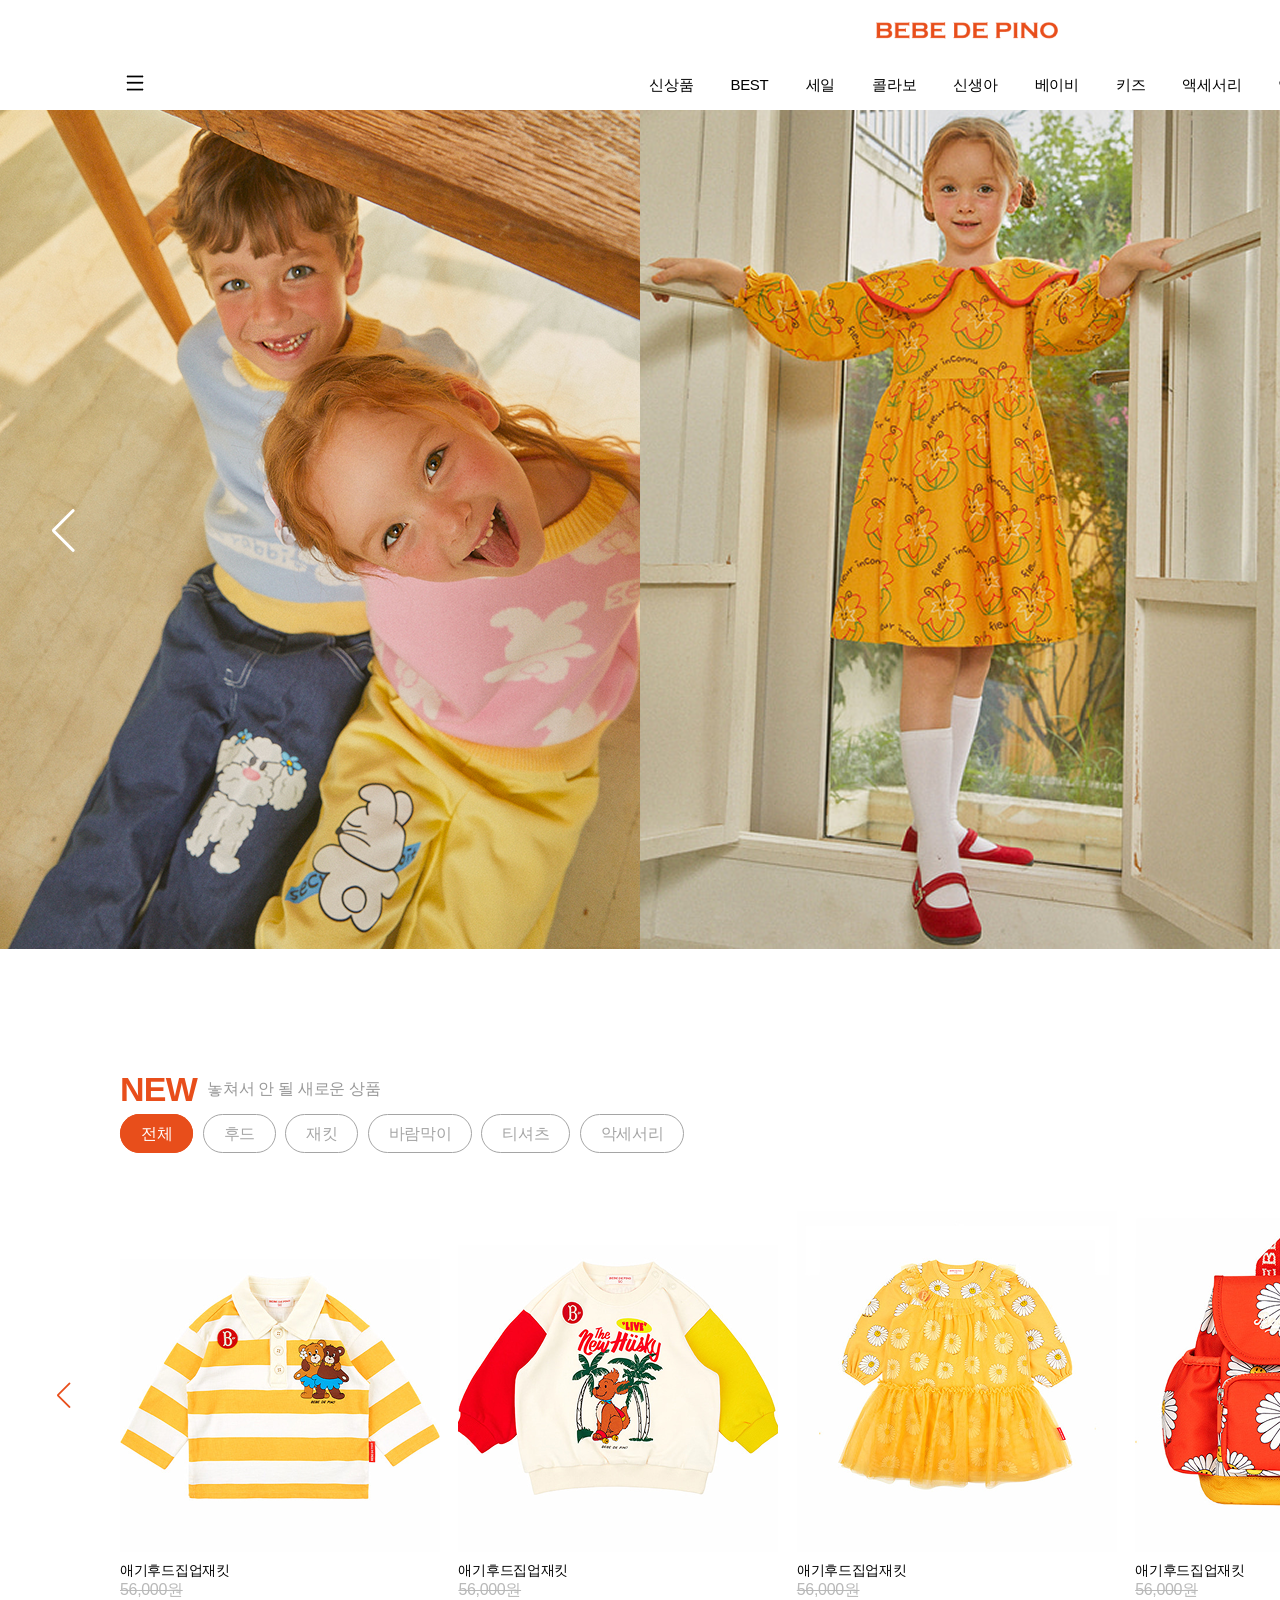
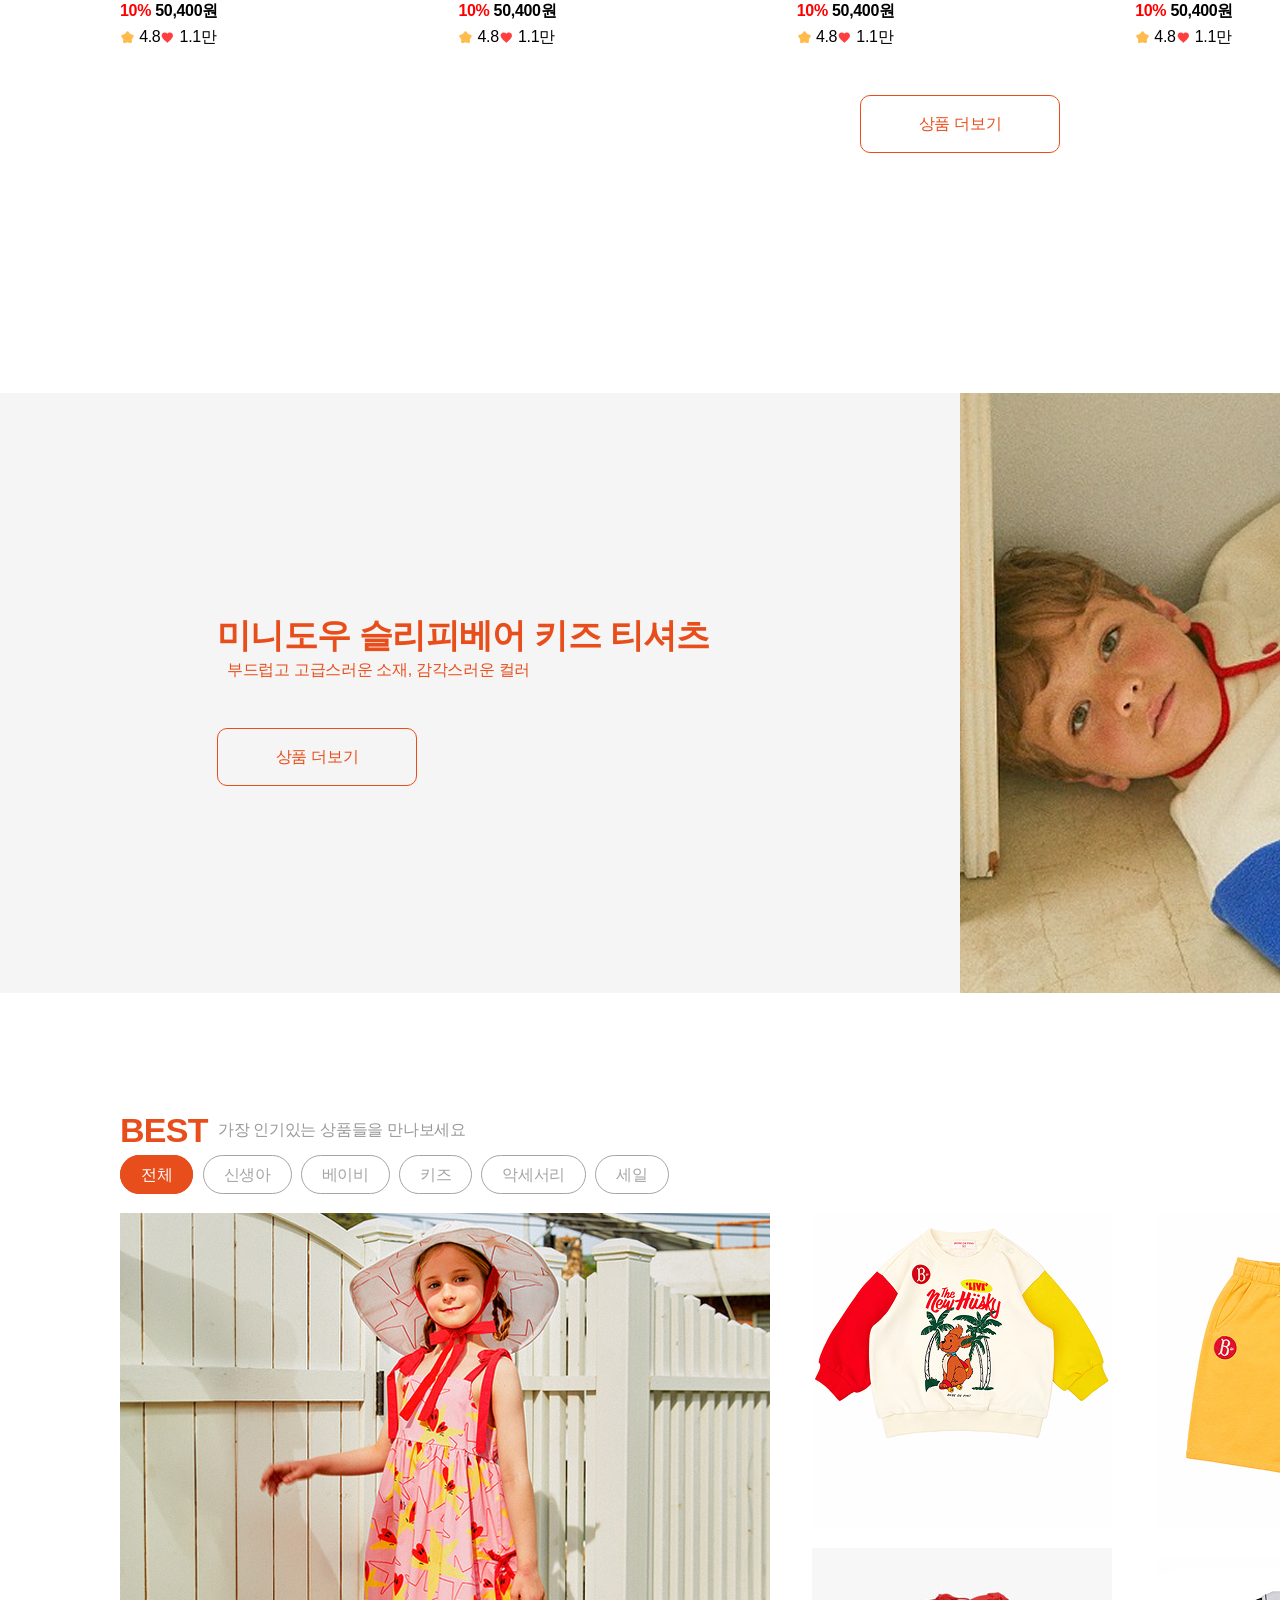
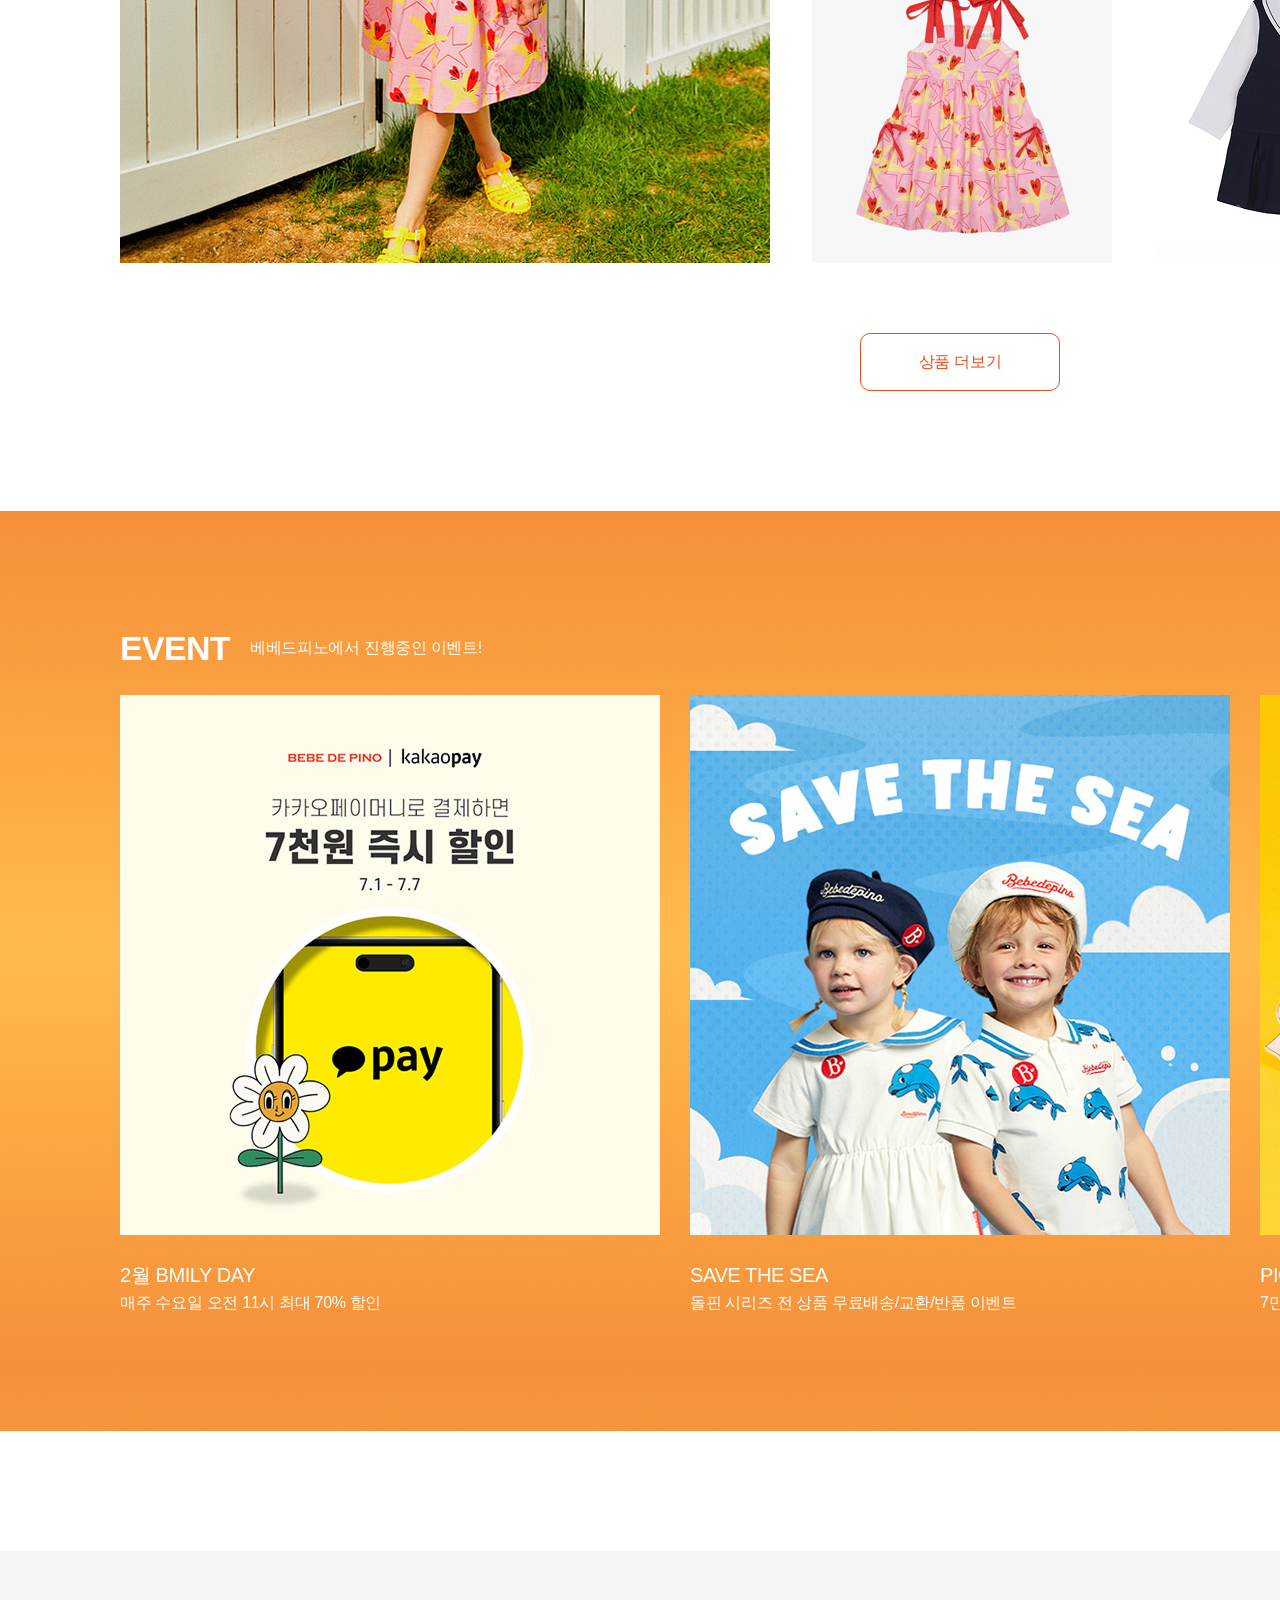
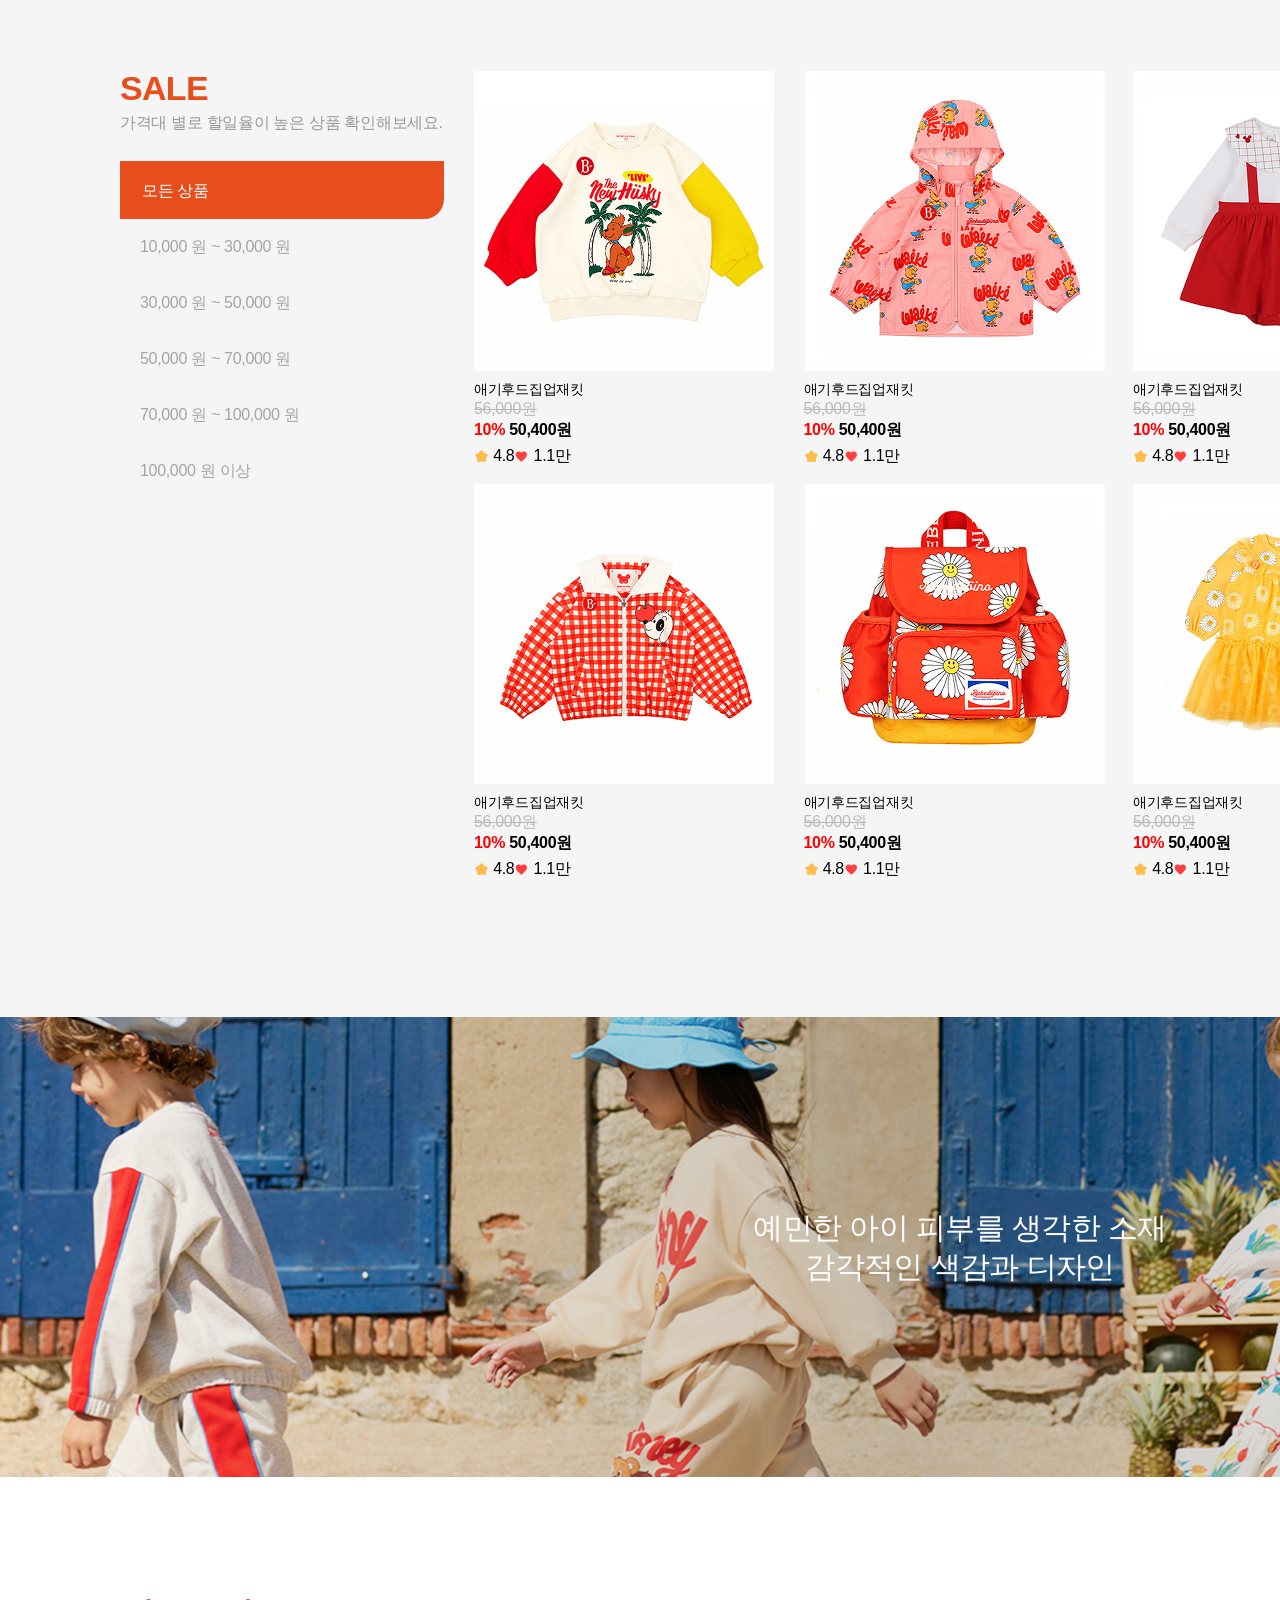
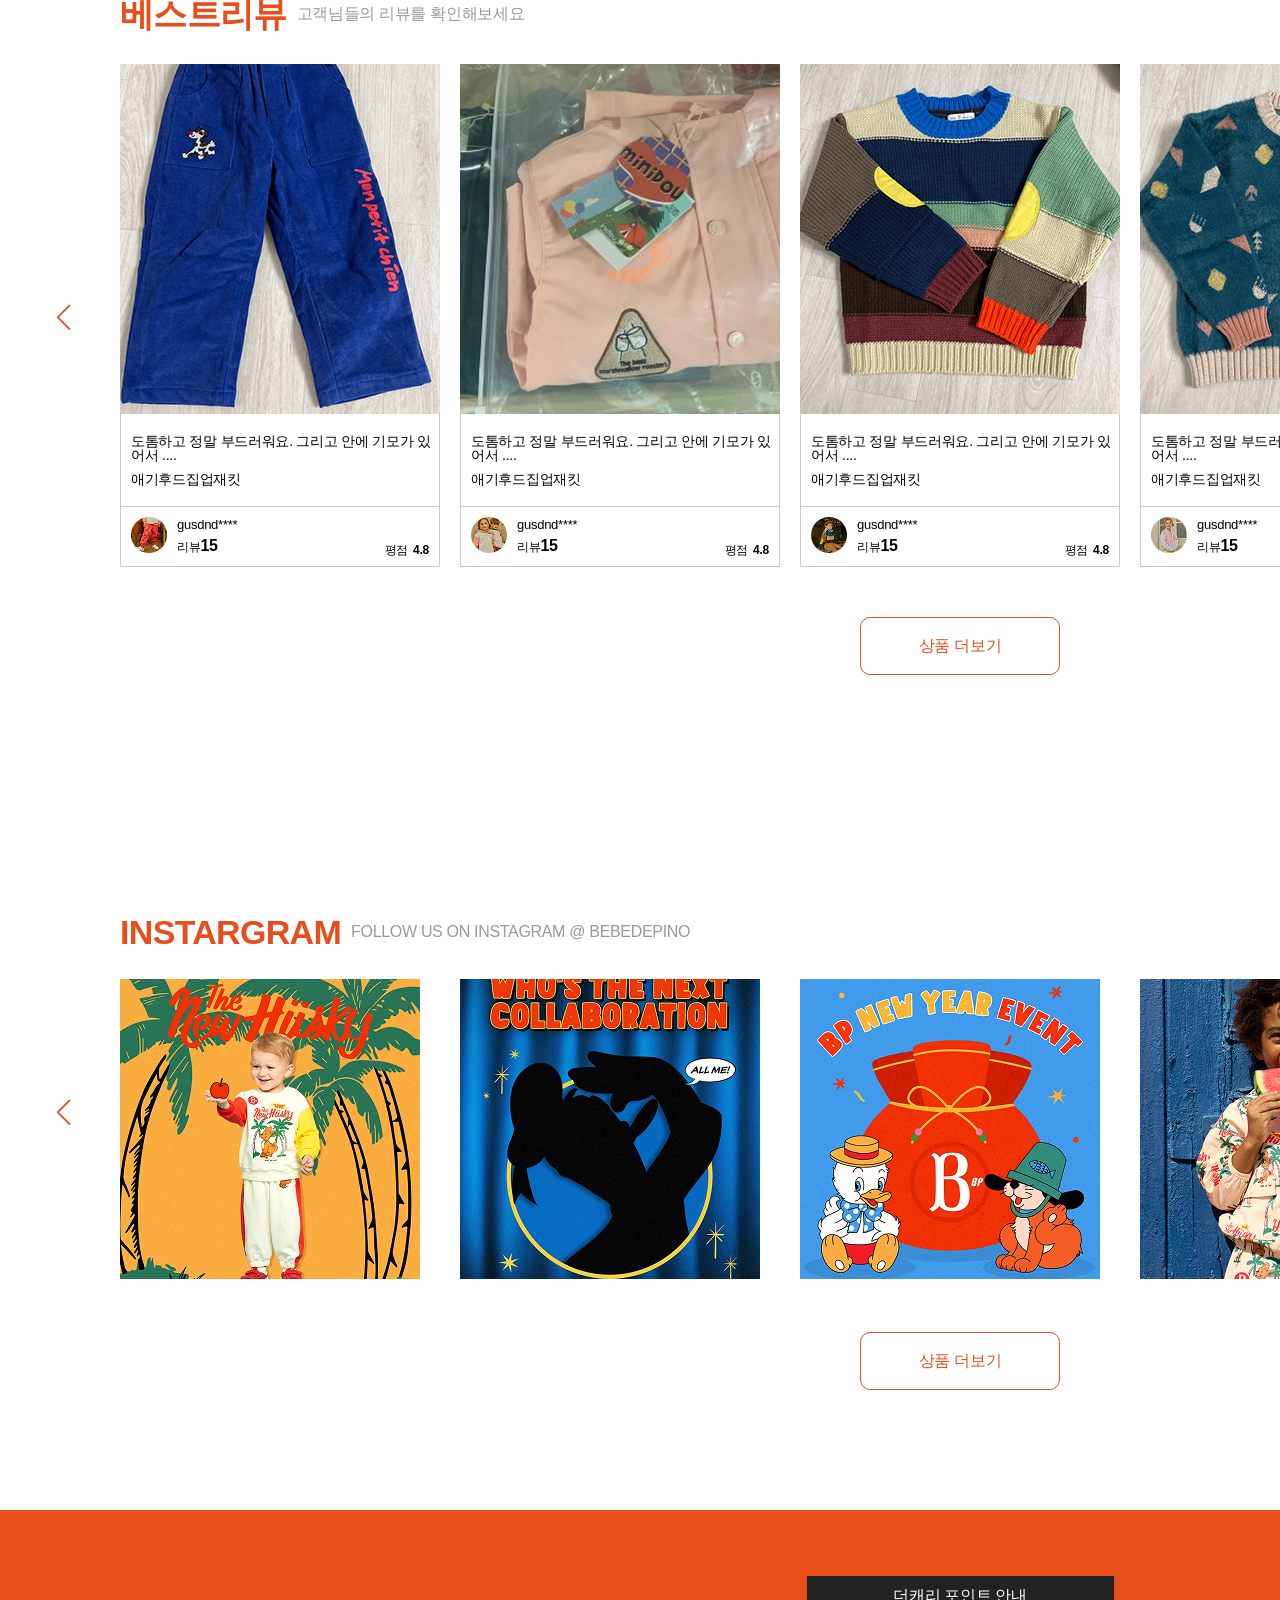
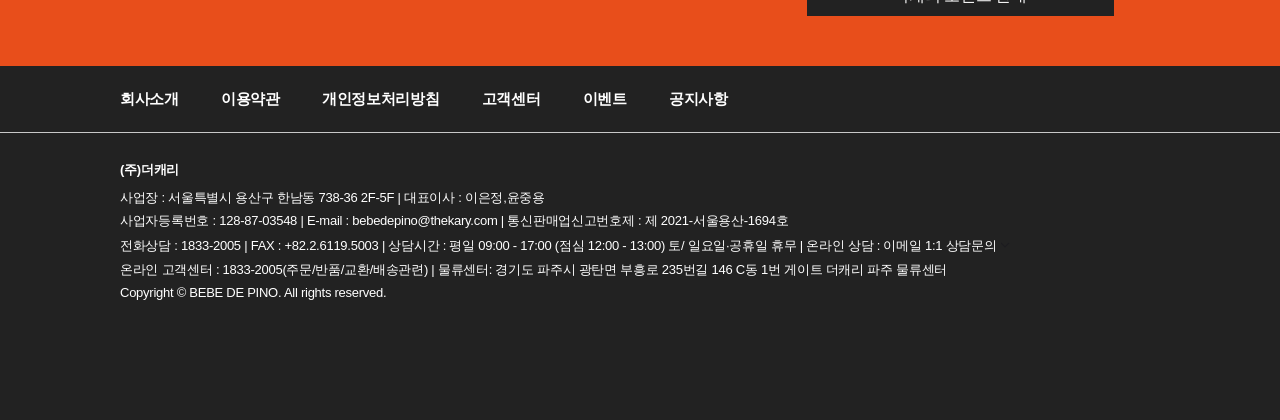
==== commit 989eff4b: "Add files via upload" ====
--- a/index.html
+++ b/index.html
@@ -19,7 +19,7 @@
     <header>
         <div class="inner">
             <div class="top_header">
-                <a class="logo" href="./index.html"><h1><img src="./images/header/Frame 1.png" alt="메인페이지로 가기"></h1></a>
+                <a class="logo" href="./index.html"><h1><img src="./images/header/rogo.png" alt="메인페이지로 가기"></h1></a>
                 <div class="top_right_menu">
                     <a href="#">로그인</a>
                     <a href="#">마이페이지</a>
@@ -47,10 +47,11 @@
         </div>
     </header>
     <!-- 헤더 종료 -->
+    <!-- 검색 기능 시작  -->
     <div class="search_aria">
         <div class="search_inner">
-            <form action="#" method="get" id="userSearch">
-                <input type="text" name="" id="userSearch" maxlength="30" placeholder="검색어를 입력해주세요.">
+            <form action="#" method="get" id="Search">
+                <input type="text" name="userSearch" id="userSearch" maxlength="30" placeholder="검색어를 입력해주세요.">
                 <p><img src="./images/header/ico_search_large.png" alt=""></p>
             </form>
             <div class="btm_contents">
@@ -77,6 +78,99 @@
             </div>
         </div>
     </div>
+    <!-- 검색 기능 시작  -->
+    <!-- 메뉴 카테고리 시작  -->
+    <div class="header_menu">
+        <a href="#" class="menu_close"><img src="./images/header/close.png" alt=""></a>
+        <ul class="menu_box">
+            <li>
+                <div class="menu-item"><a href="#">전체보기</a></div>
+            </li>
+            <li>
+                <div class="menu-item"><a href="#">신상품</a><a href="#">+</a></div>
+                <ul class="submenu">
+                    <li><a href="#">2025 봄</a></li>
+                    <li><a href="#">베이비</a></li>
+                    <li><a href="#">키즈</a></li>
+                    <li><a href="#">신생아</a></li>
+                    <li><a href="#">디즈니</a></li>
+                </ul>
+            </li>
+            <li>
+                <div class="menu-item"><a href="#">BEST</a><a href="#">+</a></div>
+                <ul class="submenu">
+                    <li><a href="#">후드티</a></li>
+                    <li><a href="#">티셔츠</a></li>
+                    <li><a href="#">바람막이</a></li>
+                    <li><a href="#">원피스</a></li>
+                    <li><a href="#">맨투맨</a></li>
+                </ul>
+            </li>
+            <li>
+                <div class="menu-item"><a href="#">신생아</a><a href="#">+</a></div>
+                <ul class="submenu">
+                    <li><a href="#">울오버</a></li>
+                    <li><a href="#">허니베어</a></li>
+                    <li><a href="#">하트제이미</a></li>
+                    <li><a href="#">브룩스베이비</a></li>
+                    <li><a href="#">레이첼</a></li>
+                </ul>
+            </li>
+            <li>
+                <div class="menu-item"><a href="#">베이비</a><a href="#">+</a></div>
+                <ul class="submenu">
+                    <li><a href="#">상의</a></li>
+                    <li><a href="#">하의</a></li>
+                    <li><a href="#">수트&드레스</a></li>
+                    <li><a href="#">아우터</a></li>
+                    <li><a href="#">패딩</a></li>
+                </ul>
+            </li>
+            <li>
+                <div class="menu-item"><a href="#">키즈</a><a href="#">+</a></div>
+                <ul class="submenu">
+                    <li><a href="#">상의</a></li>
+                    <li><a href="#">하의</a></li>
+                    <li><a href="#">수트&드레스</a></li>
+                    <li><a href="#">아우터</a></li>
+                </ul>
+            </li>
+            <li>
+                <div class="menu-item"><a href="#">언더웨어</a><a href="#">+</a></div>
+                <ul class="submenu">
+                    <li><a href="#">언더웨어</a></li>
+                    <li><a href="#">파자마</a></li>
+                    <li><a href="#">라운지웨어</a></li>
+                    <li><a href="#">패밀리웨어</a></li>
+                    <li><a href="#">액세서리</a></li>
+                    <li><a href="#">펫웨어</a></li>
+                    <li><a href="#">세일</a></li>
+                    <li><a href="#">아울렛</a></li>
+                </ul>
+            </li>
+            <li>
+                <div class="menu-item"><a href="#">액세서리</a><a href="#">+</a></div>
+                <ul class="submenu">
+                    <li><a href="#">양말</a></li>
+                    <li><a href="#">모자</a></li>
+                    <li><a href="#">스카프&턱받이</a></li>
+                    <li><a href="#">헤어 액세서리</a></li>
+                    <li><a href="#">기타</a></li>
+                </ul>
+            </li>
+            <li>
+                <div class="menu-item"><a href="#">세일</a><a href="#">+</a></div>
+                <ul class="submenu">
+                    <li><a href="#">상의</a></li>
+                    <li><a href="#">하의</a></li>
+                    <li><a href="#">수트&드레스</a></li>
+                    <li><a href="#">아우터</a></li>
+                    <li><a href="#">패딩</a></li>
+                </ul>
+            </li>
+        </ul>
+    </div>
+    <!-- 메뉴 카테고리 종료  -->
     <!-- main 시작 -->
     <main>
         <!-- 메인배너 시작 -->
@@ -113,7 +207,7 @@
             <div class="swiper new_container">
                 <div class="swiper-wrapper">
                     <div class="swiper-slide slide1">
-                        <a href="#">
+                        <a href="./sell_page.html">
                             <div><img src="./images/index/new_001.png" alt=""></div>
                             <h3>애기후드집업재킷</h3>
                             <div class="sale_price">
@@ -130,7 +224,7 @@
                         </a>
                     </div>
                     <div class="swiper-slide slide2">
-                        <a href="#">
+                        <a href="./sell_page.html">
                             <div><img src="./images/index/new_002.png" alt=""></div>
                             <h3>애기후드집업재킷</h3>
                             <div class="sale_price">
@@ -147,7 +241,7 @@
                         </a>
                     </div>
                     <div class="swiper-slide slide3">
-                        <a href="#">
+                        <a href="./sell_page.html">
                             <div><img src="./images/index/new_003.png" alt=""></div>
                             <h3>애기후드집업재킷</h3>
                             <div class="sale_price">
@@ -164,7 +258,7 @@
                         </a>
                     </div>
                     <div class="swiper-slide slide4">
-                        <a href="#">
+                        <a href="./sell_page.html">
                             <div><img src="./images/index/new_004.png" alt=""></div>
                             <h3>애기후드집업재킷</h3>
                             <div class="sale_price">
@@ -181,7 +275,7 @@
                         </a>
                     </div>
                     <div class="swiper-slide slide5">
-                        <a href="#">
+                        <a href="./sell_page.html">
                             <div><img src="./images/index/new_005.png" alt=""></div>
                             <h3>애기후드집업재킷</h3>
                             <div class="sale_price">
@@ -198,7 +292,7 @@
                         </a>
                     </div>
                     <div class="swiper-slide slide1">
-                        <a href="#">
+                        <a href="./sell_page.html">
                             <div><img src="./images/index/new_001.png" alt=""></div>
                             <h3>애기후드집업재킷</h3>
                             <div class="sale_price">
@@ -215,7 +309,7 @@
                         </a>
                     </div>
                     <div class="swiper-slide slide2">
-                        <a href="#">
+                        <a href="./sell_page.html">
                             <div><img src="./images/index/new_002.png" alt=""></div>
                             <h3>애기후드집업재킷</h3>
                             <div class="sale_price">
@@ -232,7 +326,7 @@
                         </a>
                     </div>
                     <div class="swiper-slide slide3">
-                        <a href="#">
+                        <a href="./sell_page.html">
                             <div><img src="./images/index/new_003.png" alt=""></div>
                             <h3>애기후드집업재킷</h3>
                             <div class="sale_price">
@@ -249,7 +343,7 @@
                         </a>
                     </div>
                     <div class="swiper-slide slide4">
-                        <a href="#">
+                        <a href="./sell_page.html">
                             <div><img src="./images/index/new_004.png" alt=""></div>
                             <h3>애기후드집업재킷</h3>
                             <div class="sale_price">
@@ -266,7 +360,7 @@
                         </a>
                     </div>
                     <div class="swiper-slide slide5">
-                        <a href="#">
+                        <a href="./sell_page.html">
                             <div><img src="./images/index/new_005.png" alt=""></div>
                             <h3>애기후드집업재킷</h3>
                             <div class="sale_price">
@@ -330,7 +424,7 @@
                     <div class="swiper best_aria">
                         <div class="swiper-wrapper">
                             <div class="swiper-slide slide4">
-                                <a href="#" class="item_bg4">
+                                <a href="./sell_page.html" class="item_bg4">
                                     <div class="hide_text">
                                         <h3>애기후드집업재킷</h3>
                                         <span>50,400원</span>
@@ -338,7 +432,7 @@
                                 </a>
                             </div>
                             <div class="swiper-slide slide5">
-                                <a href="#" class="item_bg5">
+                                <a href="./sell_page.html" class="item_bg5">
                                     <div class="hide_text">
                                         <h3>애기후드집업재킷</h3>
                                         <span>50,400원</span>
@@ -346,7 +440,7 @@
                                 </a>
                             </div>
                             <div class="swiper-slide slide6">
-                                <a href="#" class="item_bg6">
+                                <a href="./sell_page.html" class="item_bg6">
                                     <div class="hide_text">
                                         <h3>애기후드집업재킷</h3>
                                         <span>50,400원</span>
@@ -354,7 +448,7 @@
                                 </a>
                             </div>
                             <div class="swiper-slide slide4">
-                                <a href="#" class="item_bg4">
+                                <a href="./sell_page.html" class="item_bg4">
                                     <div class="hide_text">
                                         <h3>애기후드집업재킷</h3>
                                         <span>50,400원</span>
@@ -362,7 +456,7 @@
                                 </a>
                             </div>
                             <div class="swiper-slide slide5">
-                                <a href="#" class="item_bg5">
+                                <a href="./sell_page.html" class="item_bg5">
                                     <div class="hide_text">
                                         <h3>애기후드집업재킷</h3>
                                         <span>50,400원</span>
@@ -370,7 +464,7 @@
                                 </a>
                             </div>
                             <div class="swiper-slide slide6">
-                                <a href="#" class="item_bg">
+                                <a href="./sell_page.html" class="item_bg">
                                     <div class="hide_text">
                                         <h3>애기후드집업재킷</h3>
                                         <span>50,400원</span>
@@ -382,7 +476,7 @@
                     <div class="swiper best_aria">
                         <div class="swiper-wrapper">
                             <div class="swiper-slide slide1">
-                                <a href="#" class="item_bg1">
+                                <a href="./sell_page.html" class="item_bg1">
                                     <div class="hide_text">
                                         <h3>애기후드집업재킷</h3>
                                         <span>50,400원</span>
@@ -390,7 +484,7 @@
                                 </a>
                             </div>
                             <div class="swiper-slide slide2">
-                                <a href="#" class="item_bg2">
+                                <a href="./sell_page.html" class="item_bg2">
                                     <div class="hide_text">
                                         <h3>애기후드집업재킷</h3>
                                         <span>50,400원</span>
@@ -398,7 +492,7 @@
                                 </a>
                             </div>
                             <div class="swiper-slide slide3">
-                                <a href="#" class="item_bg3">
+                                <a href="./sell_page.html" class="item_bg3">
                                     <div class="hide_text">
                                         <h3>애기후드집업재킷</h3>
                                         <span>50,400원</span>
@@ -406,7 +500,7 @@
                                 </a>
                             </div>
                             <div class="swiper-slide slide1">
-                                <a href="#" class="item_bg1">
+                                <a href="./sell_page.html" class="item_bg1">
                                     <div class="hide_text">
                                         <h3>애기후드집업재킷</h3>
                                         <span>50,400원</span>
@@ -414,7 +508,7 @@
                                 </a>
                             </div>
                             <div class="swiper-slide slide2">
-                                <a href="#" class="item_bg2">
+                                <a href="./sell_page.html" class="item_bg2">
                                     <div class="hide_text">
                                         <h3>애기후드집업재킷</h3>
                                         <span>50,400원</span>
@@ -422,7 +516,7 @@
                                 </a>
                             </div>
                             <div class="swiper-slide slide3">
-                                <a href="#" class="item_bg3">
+                                <a href="./sell_page.html" class="item_bg3">
                                     <div class="hide_text">
                                         <h3>애기후드집업재킷</h3>
                                         <span>50,400원</span>
@@ -493,7 +587,7 @@
                     <div class="swiper sale_container">
                         <div class="swiper-wrapper">
                             <div class="swiper-slide slide1">
-                                <a href="#">
+                                <a href="./sell_page.html">
                                     <div><img src="./images/index/sale_001.png" alt=""></div>
                                     <h3>애기후드집업재킷</h3>
                                     <div class="sale_price">
@@ -510,7 +604,7 @@
                                 </a>
                             </div>
                             <div class="swiper-slide slide2">
-                                <a href="#">
+                                <a href="./sell_page.html">
                                     <div><img src="./images/index/sale_002.png" alt=""></div>
                                     <h3>애기후드집업재킷</h3>
                                     <div class="sale_price">
@@ -527,7 +621,7 @@
                                 </a>
                             </div>
                             <div class="swiper-slide slide3">
-                                <a href="#">
+                                <a href="./sell_page.html">
                                     <div><img src="./images/index/sale_003.png" alt=""></div>
                                     <h3>애기후드집업재킷</h3>
                                     <div class="sale_price">
@@ -544,7 +638,7 @@
                                 </a>
                             </div>
                             <div class="swiper-slide slide4">
-                                <a href="#">
+                                <a href="./sell_page.html">
                                     <div><img src="./images/index/sale_004.png" alt=""></div>
                                     <h3>애기후드집업재킷</h3>
                                     <div class="sale_price">
@@ -561,7 +655,7 @@
                                 </a>
                             </div>
                             <div class="swiper-slide slide1">
-                                <a href="#">
+                                <a href="./sell_page.html">
                                     <div><img src="./images/index/sale_001.png" alt=""></div>
                                     <h3>애기후드집업재킷</h3>
                                     <div class="sale_price">
@@ -578,7 +672,7 @@
                                 </a>
                             </div>
                             <div class="swiper-slide slide2">
-                                <a href="#">
+                                <a href="./sell_page.html">
                                     <div><img src="./images/index/sale_002.png" alt=""></div>
                                     <h3>애기후드집업재킷</h3>
                                     <div class="sale_price">
@@ -595,7 +689,7 @@
                                 </a>
                             </div>
                             <div class="swiper-slide slide3">
-                                <a href="#">
+                                <a href="./sell_page.html">
                                     <div><img src="./images/index/sale_003.png" alt=""></div>
                                     <h3>애기후드집업재킷</h3>
                                     <div class="sale_price">
@@ -612,7 +706,7 @@
                                 </a>
                             </div>
                             <div class="swiper-slide slide4">
-                                <a href="#">
+                                <a href="./sell_page.html">
                                     <div><img src="./images/index/sale_004.png" alt=""></div>
                                     <h3>애기후드집업재킷</h3>
                                     <div class="sale_price">
@@ -633,7 +727,7 @@
                     <div class="swiper sale_container">
                         <div class="swiper-wrapper">
                             <div class="swiper-slide slide1">
-                                <a href="#">
+                                <a href="./sell_page.html">
                                     <div><img src="./images/index/sale_005.png" alt=""></div>
                                     <h3>애기후드집업재킷</h3>
                                     <div class="sale_price">
@@ -650,7 +744,7 @@
                                 </a>
                             </div>
                             <div class="swiper-slide slide2">
-                                <a href="#">
+                                <a href="./sell_page.html">
                                     <div><img src="./images/index/sale_006.png" alt=""></div>
                                     <h3>애기후드집업재킷</h3>
                                     <div class="sale_price">
@@ -667,7 +761,7 @@
                                 </a>
                             </div>
                             <div class="swiper-slide slide3">
-                                <a href="#">
+                                <a href="./sell_page.html">
                                     <div><img src="./images/index/sale_007.png" alt=""></div>
                                     <h3>애기후드집업재킷</h3>
                                     <div class="sale_price">
@@ -701,7 +795,7 @@
                                 </a>
                             </div>
                             <div class="swiper-slide slide1">
-                                <a href="#">
+                                <a href="./sell_page.html">
                                     <div><img src="./images/index/sale_005.png" alt=""></div>
                                     <h3>애기후드집업재킷</h3>
                                     <div class="sale_price">
@@ -718,7 +812,7 @@
                                 </a>
                             </div>
                             <div class="swiper-slide slide2">
-                                <a href="#">
+                                <a href="./sell_page.html">
                                     <div><img src="./images/index/sale_006.png" alt=""></div>
                                     <h3>애기후드집업재킷</h3>
                                     <div class="sale_price">
@@ -735,7 +829,7 @@
                                 </a>
                             </div>
                             <div class="swiper-slide slide3">
-                                <a href="#">
+                                <a href="./sell_page.html">
                                     <div><img src="./images/index/sale_007.png" alt=""></div>
                                     <h3>애기후드집업재킷</h3>
                                     <div class="sale_price">
@@ -752,7 +846,7 @@
                                 </a>
                             </div>
                             <div class="swiper-slide slide4">
-                                <a href="#">
+                                <a href="./sell_page.html">
                                     <div><img src="./images/index/sale_008.png" alt=""></div>
                                     <h3>애기후드집업재킷</h3>
                                     <div class="sale_price">
@@ -1056,46 +1150,14 @@
             </div>
         </div>
         <!-- 인스타 종료 -->
-        <!-- 퀵메뉴 시작  -->
-        <div class="quick_menu">
-            <a href="#" class="quick membership">
-                <div class="left_contents">
-                    <div class="membership_img"></div>
-                    <div class="text">
-                        <h4>Membership</h4>
-                        <p>특별한 혜텍을 확인해보세요</p>
-                    </div>
-                </div>
-                <div class="right_contents">
-                    <img src="./images/index/right_arrow.png" alt="">
-                </div>
-            </a>
-            <a href="#" class="offline membership">
-                <div class="left_contents">
-                    <div class="offline_img"></div>
-                    <div class="text">
-                        <h4>OFFLINE</h4>
-                        <p>오프라인에서 만나보세요.</p>
-                    </div>
-                </div>
-                <div class="right_contents">
-                    <img src="./images/index/right_arrow.png" alt="">
-                </div>
-            </a>
-            <a href="#" class="event_box membership">
-                <div class="left_contents">
-                    <div class="event_img"></div>
-                    <div class="text">
-                        <h4>EVENT</h4>
-                        <p>다양한 이벤트를 확인해보세요.</p>
-                    </div>
-                </div>
-                <div class="right_contents">
-                    <img src="./images/index/right_arrow.png" alt="">
-                </div>
-            </a>
+        <!--하단배너 시작  -->
+        <div class="btm_bnr">
+            <div class="bnr_inner">
+                <div class="btm_bnr_logo"><img src="./images/index/btm_bnr_logo.png" alt=""></div>
+                <a href="#">더캐리 포인트 안내</a>
+            </div>
         </div>
-        <!-- 퀵메뉴 종료  -->
+        <!--하단배너 종료  -->
     </main>
     <!-- main 종료 -->
     <!-- footer 시작 -->
--- a/styles/index.css
+++ b/styles/index.css
@@ -74,12 +74,12 @@
 main .sell .slide_btn .swiper-button-next{
     top: -250px; right: 50px;
     transform: scale(60%);
-    color: #222;
+    color: #E84E1B;
 }
 main .sell .slide_btn .swiper-button-prev{
     top: -250px; left: 50px;
     transform: scale(60%);
-    color: #222;
+    color: #E84E1B;
 }
 main .sell .more_btn{
     width: 200px;
@@ -229,11 +229,11 @@
 main .event .event_container a:hover .event_img2,
 main .event .event_container a:hover .event_img3
 {
-    animation: imgAni 0.5s;
+    animation: imgAni 0.5s forwards;
 }
 @keyframes imgAni {
-    0% {transform: scale(0.9);}
-    100% {transform: scale(1);}
+    0% {transform: scale(1);}
+    100% {transform: scale(1.1);}
 }
 main .event .event_container .event_img1{
     width: 540px; height: 540px;
@@ -285,12 +285,13 @@
     padding: 20px 0;
     padding-left: 20px;
     color: #A5A5A5;
-    border-bottom: 1px solid #A5A5A5;
 }
 .sale_area .category_column .active{
     background-color: #E84E1B;
-    color: #Fff;
+    color: #fff;
     border-bottom-right-radius: 20px;
+    border: 2px solid #E84E1B;
+    border-bottom:0 ;
 }
 .sale_area .sale_container{
     width: 1298px;
@@ -385,41 +386,29 @@
 }
 .instar .slide_btn .swiper-button-next{
     top: -170px !important;
+    color: #E84E1B !important;
 }
 .instar .slide_btn .swiper-button-prev{
     top: -170px !important;
-}
-.quick_menu{
-    width: 1680px;
+    color: #E84E1B !important;
+}
+
+/* 하단 배너 */
+.btm_bnr {
+    background-color: #E84E1B;
+}
+.btm_bnr .bnr_inner {
+    width: 307px;
     margin: 0 auto;
-    display: flex;
-    justify-content: space-between;
-    padding-bottom: 120px;
-}
-.quick_menu a{
-    width: 530px;
-    display: flex;
-    justify-content: space-between;
-    align-items: center;
-    padding: 60px 40px;
-    background-color: #F5F5F5;
-}
-.quick_menu a .left_contents{
-    display: flex;
-    align-items: center;
-}
-.quick_menu a .left_contents .text{
-    margin-left: 20px;
-}
-.quick_menu a .membership_img{
-    background-image: url(../images/index/membership_logo.png);
-    width: 50px; height: 50px;
-}
-.quick_menu a .offline_img{
-    background-image: url(../images/index/location_logo.png);
-    width: 50px; height: 50px;
-}
-.quick_menu a .event_img{
-    background-image: url(../images/index/event_logo.png);
-    width: 50px; height: 50px;
+    padding: 50px 0;
+}
+.btm_bnr .btm_bnr_logo {}
+.btm_bnr .btm_bnr_logo img {}
+.btm_bnr a {
+    color: #fff;
+    background: #222;
+    padding: 12px 10px;
+    display: inline-block;
+    width: 307px;
+    text-align: center;
 }
--- a/styles/common.css
+++ b/styles/common.css
@@ -108,11 +108,10 @@
 footer {
     width: 1920px;
     height: 354px;
-    background-color: #fff;
-    color: #222;
+    background-color: #222;
+    color: #fff;
 }
 footer .footer_top{
-    border-top:1px solid #222;
     border-bottom:1px solid #C9C9C9;
 }
 footer .footer_top .footer_menu{
@@ -124,10 +123,10 @@
 }
 footer .footer_top .footer_menu .left_menu{}
 footer .footer_top .footer_menu .left_menu a:hover{
-    border-bottom:1px solid #222;
+    border-bottom:1px solid #fff;
 }
 footer .footer_top .footer_menu .left_menu a{
-    color: #222;
+    color: #fff;
     margin-right: 38px;
     font-size: 0.9375rem;
     font-weight: 700;
@@ -139,10 +138,10 @@
     
 }
 footer .footer_top .footer_menu .right_menu a:hover{
-    border-bottom:1px solid #222;
+    border-bottom:1px solid #fff;
 }
 footer .footer_top .footer_menu .right_menu a{
-    color: #222;
+    color: #fff;
     margin-left: 38px;
     font-size: 0.9375rem;
     font-weight: 700;
@@ -162,4 +161,40 @@
 footer .footer_btm address{font-size: 0.8125rem; margin-bottom: 10px;}
 footer .footer_btm p {font-size: 0.8125rem; margin-bottom: 10px;}
 footer .footer_btm .footer_btm_right {position: absolute; right: 0; bottom: 0;}
-footer .footer_btm .footer_btm_right a {padding-left: 15px;}+footer .footer_btm .footer_btm_right a {padding-left: 15px;}
+
+/* header_menu 시작 */
+main{}
+.header_menu{
+    width: 450px;
+    height: 100vh;
+    position: fixed; left: -450px; top: 0;
+    z-index: 1000;
+    background-color: rgba(255, 255, 255)
+}
+.header_menu .menu_close{width: 340px; margin: 0 auto; display: block; padding-top: 50px;}
+.header_menu .menu_close img{}
+.header_menu .menu_box{
+    padding-top: 55px;
+    width: 340px;
+    margin: 0 auto;
+}
+.header_menu .menu_box .menu-item{margin-bottom: 22px; display: flex; justify-content: space-between;}
+.header_menu .menu_box a{}
+.header_menu .menu_box .submenu{padding-bottom: 7px;}
+.header_menu .menu_box li{padding: 0 0 15px 15px;}
+.header_menu .menu_box li:last-child{padding: 0 0 0 15px;}
+.header_menu .menu_box li .menu-item{}
+.header_menu .menu_box li .menu-item a{
+    font-size:1.125rem;
+    font-weight: 700;
+}
+.header_menu .menu_box li .active a{
+    color: #E84E1B;
+}
+.header_menu .menu_box li .menu-item li{}
+.header_menu .menu_box li .submenu li a{
+    font-size: 0.9375rem;
+    font-weight: 400;
+}
+/* header_menu 종료*/
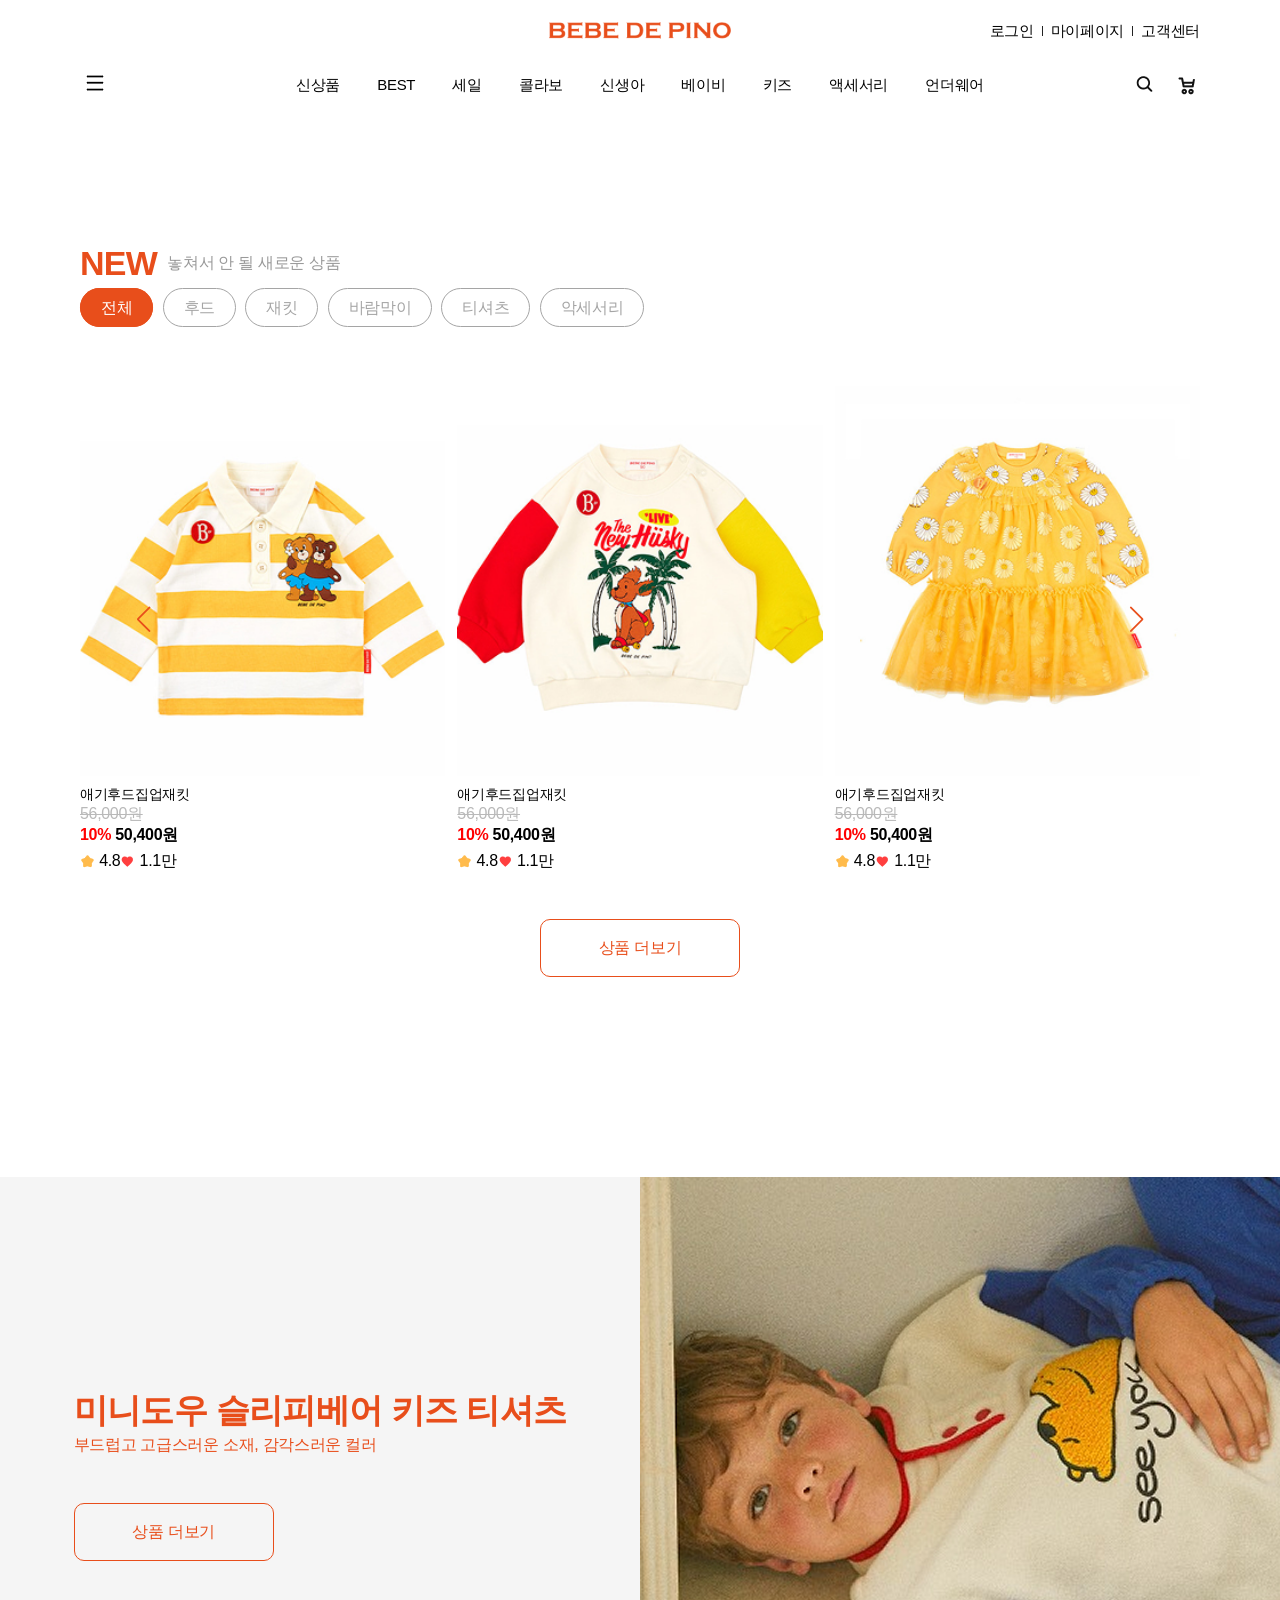
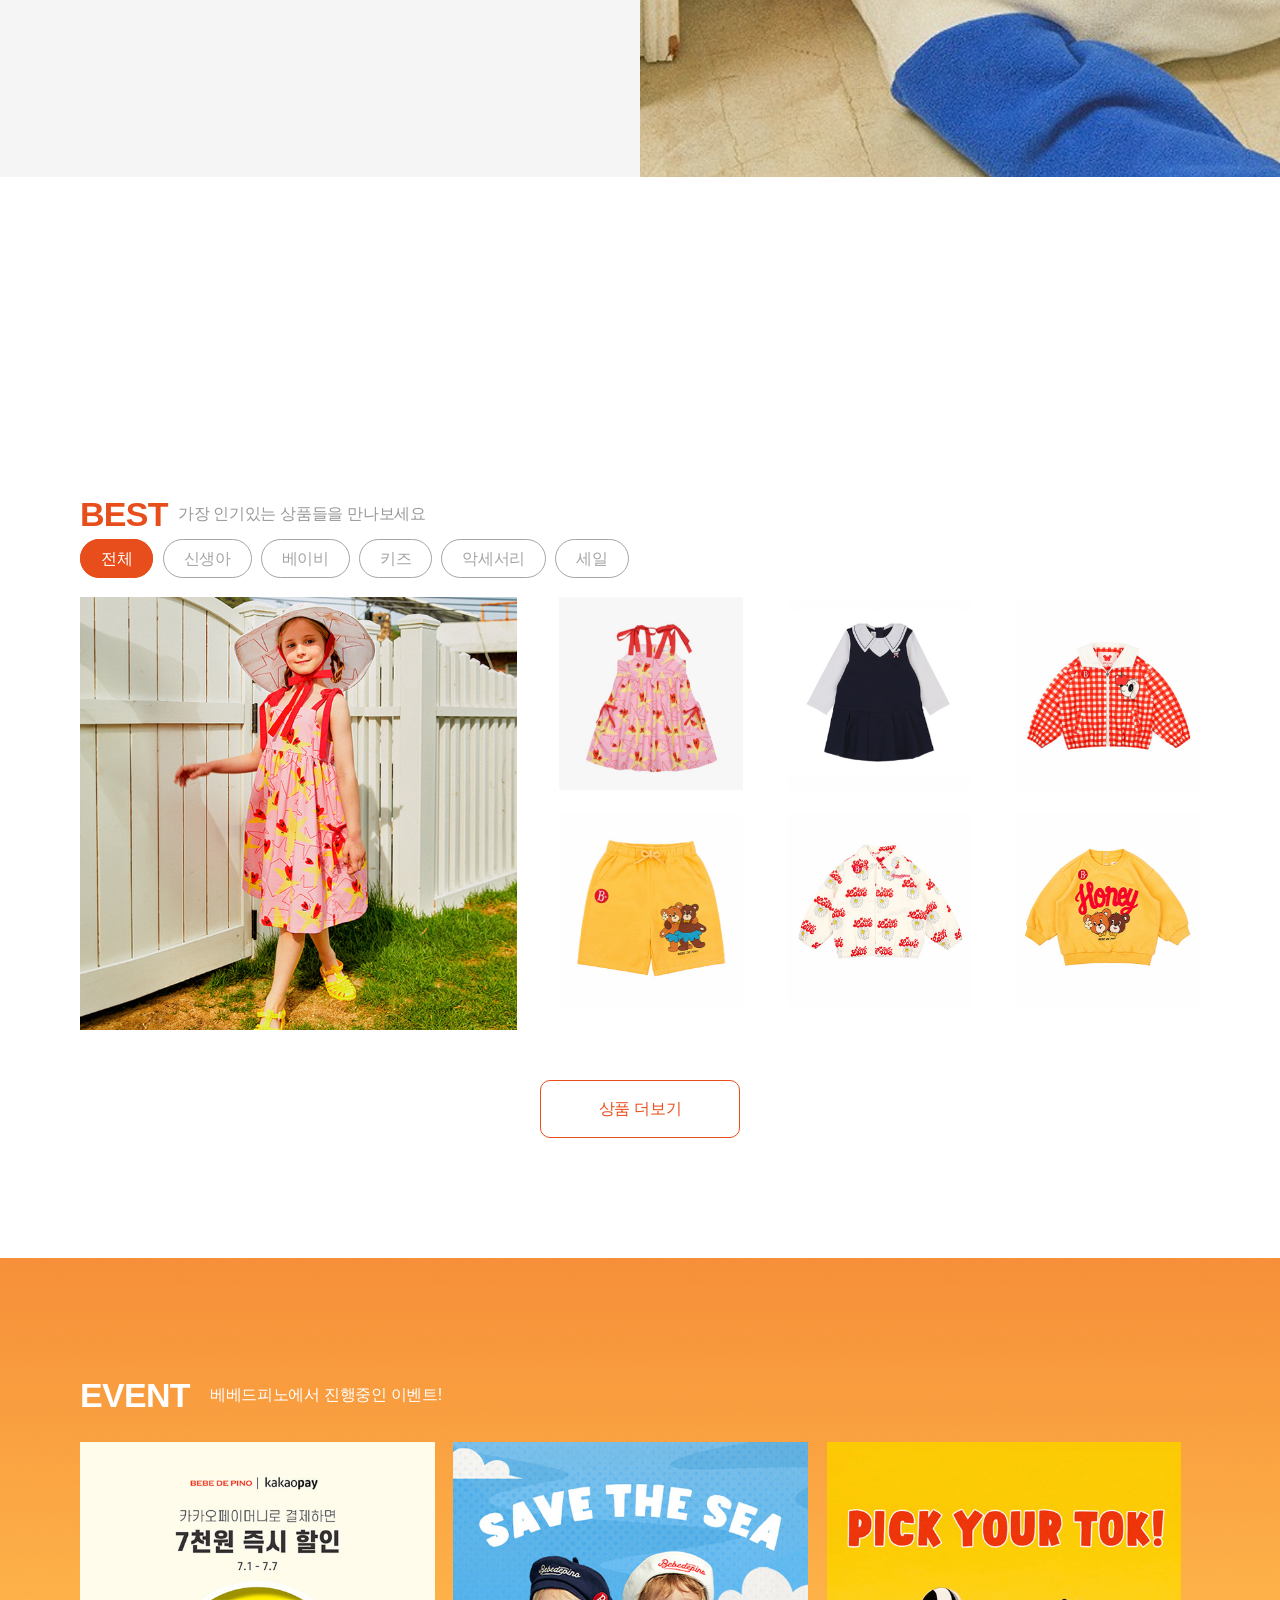
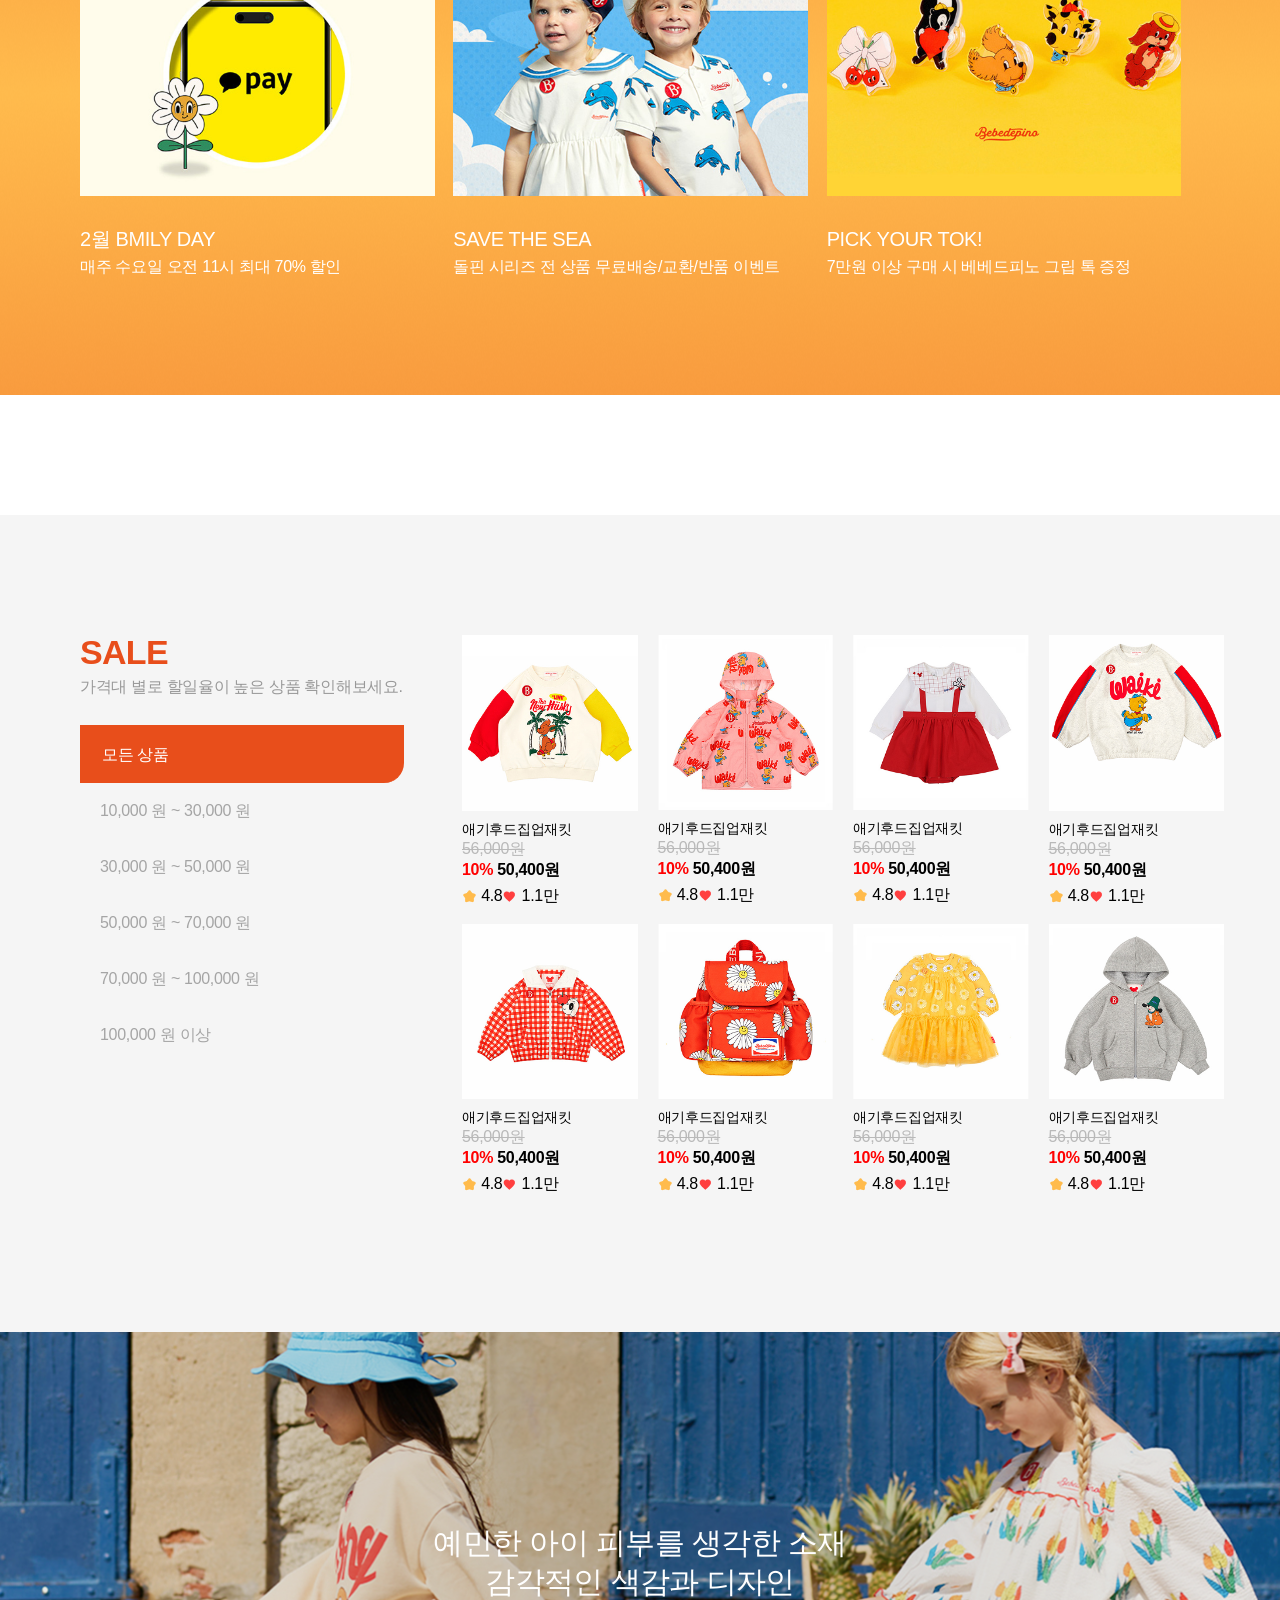
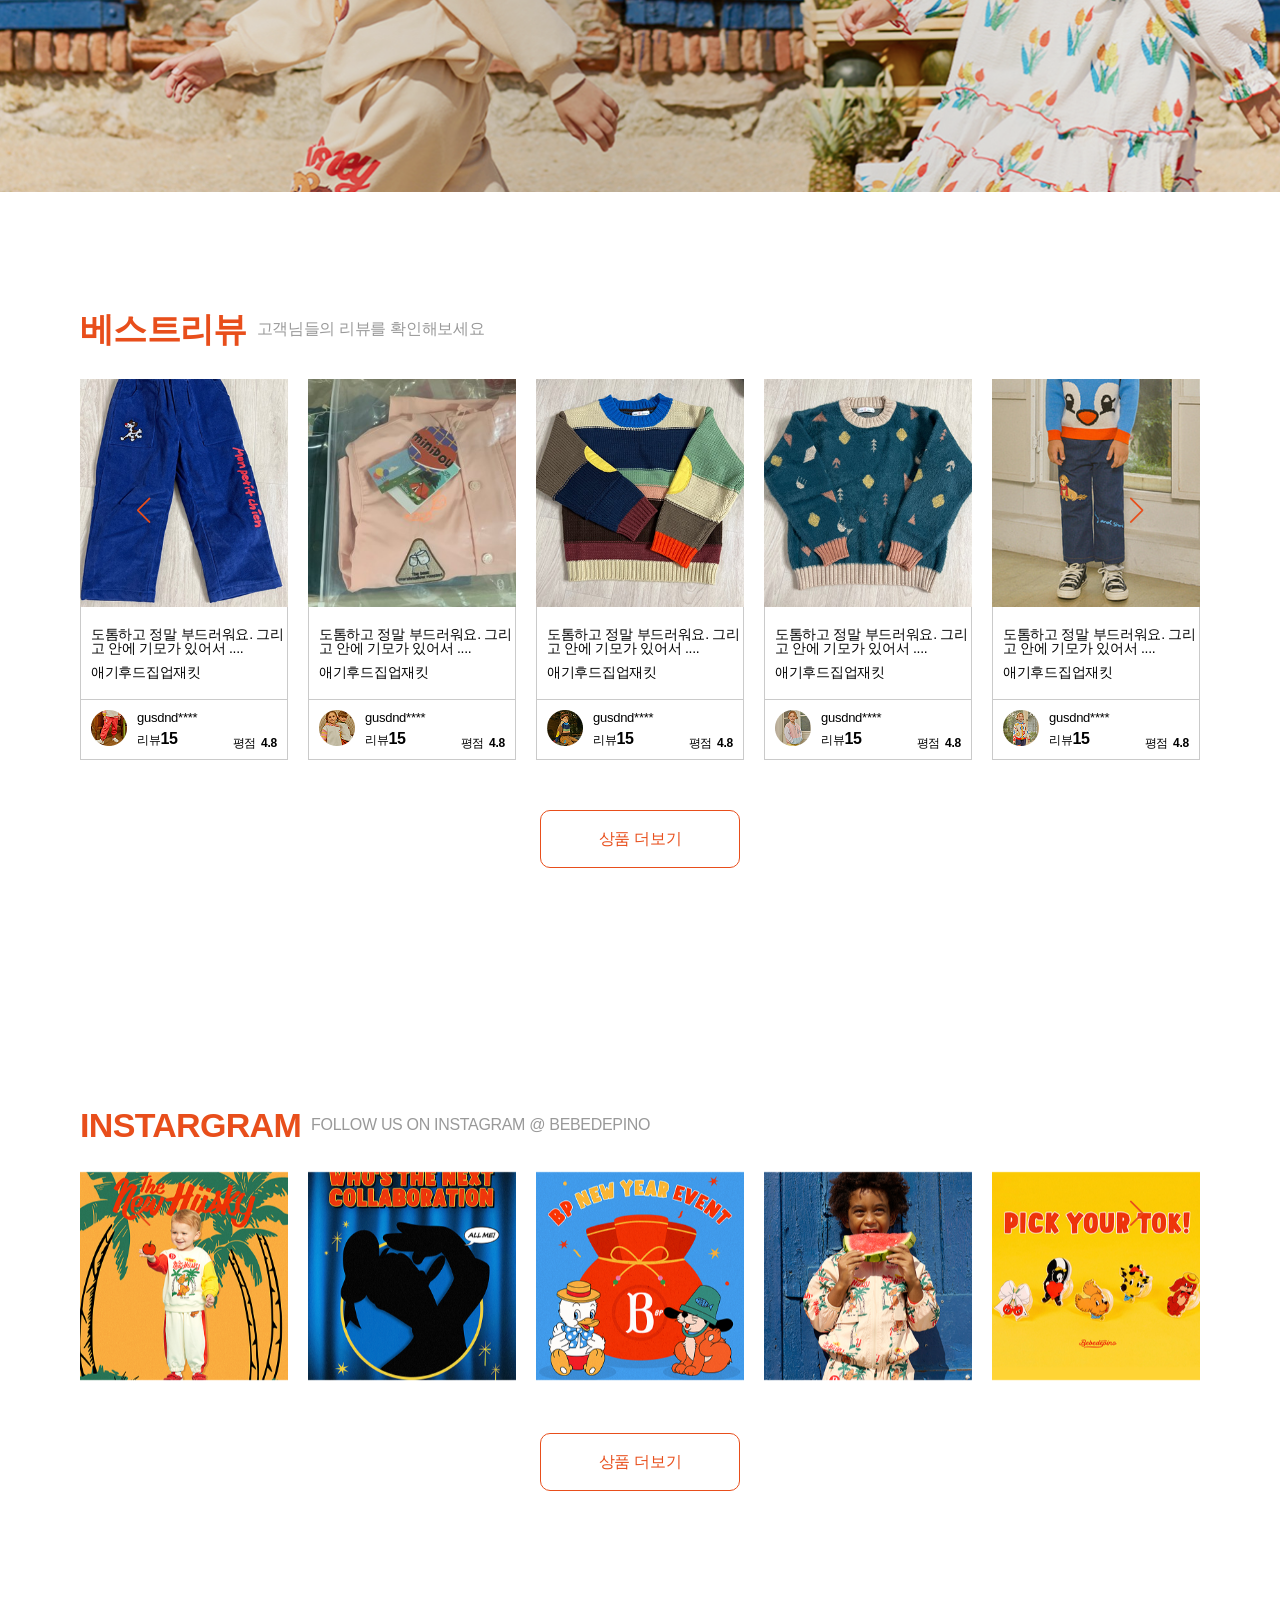
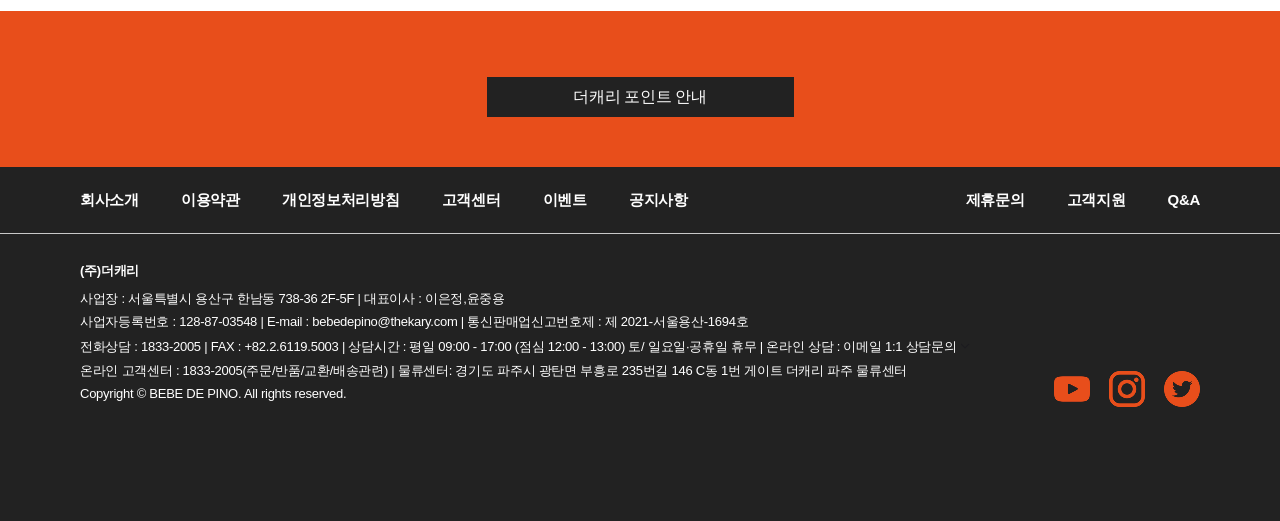
==== commit c59b8e9c: "Add files via upload" ====
--- a/index.html
+++ b/index.html
@@ -7,6 +7,7 @@
     <link rel="stylesheet" href="./styles/reset.css">
     <link rel="stylesheet" href="./styles/index.css">
     <link rel="stylesheet" href="./styles/common.css">
+    <link rel="stylesheet" href="./styles/responsive.css">
     <script src="./scripts/index.js" defer></script>
     <link rel="stylesheet" href="https://cdn.jsdelivr.net/npm/swiper@11/swiper-bundle.min.css"/>
     <script src="https://cdn.jsdelivr.net/npm/swiper@11/swiper-bundle.min.js"></script>
@@ -176,12 +177,21 @@
         <!-- 메인배너 시작 -->
         <div class="swiper mainBnr">
             <div class="swiper-wrapper">
-                <div class="swiper-slide slide1"><img src="./images/index/bnr_001.png" alt=""></div>
-                <div class="swiper-slide slide2"><img src="./images/index/bnr_002.png" alt=""></div>
-                <div class="swiper-slide slide3"><img src="./images/index/bnr_003.png" alt=""></div>
-                <div class="swiper-slide slide4"><img src="./images/index/bnr_004.png" alt=""></div>
-                <div class="swiper-slide slide5"><img src="./images/index/bnr_005.png" alt=""></div>
-                <div class="swiper-slide slide6"><img src="./images/index/bnr_006.png" alt=""></div>
+                <div class="swiper-slide slide1"><img src="./images/index/bnr.png" alt=""></div>
+                <div class="swiper-slide slide2"><img src="./images/index/bnr-1.png" alt=""></div>
+                <div class="swiper-slide slide3"><img src="./images/index/bnr-2.png" alt=""></div>
+                <div class="swiper-slide slide4"><img src="./images/index/bnr-3.png" alt=""></div>
+                <div class="swiper-slide slide5"><img src="./images/index/bnr-4.png" alt=""></div>
+                <div class="swiper-slide slide6"><img src="./images/index/bnr-5.png" alt=""></div>
+                <div class="swiper-slide slide7"><img src="./images/index/bnr-6.png" alt=""></div>
+                <div class="swiper-slide slide8"><img src="./images/index/bnr-7.png" alt=""></div>
+                <div class="swiper-slide slide9"><img src="./images/index/bnr-8.png" alt=""></div>
+                <div class="swiper-slide slide10"><img src="./images/index/bnr-9.png" alt=""></div>
+                <div class="swiper-slide slide11"><img src="./images/index/bnr-10.png" alt=""></div>
+                <div class="swiper-slide slide12"><img src="./images/index/bnr-11.png" alt=""></div>
+                <div class="swiper-slide slide13"><img src="./images/index/bnr-12.png" alt=""></div>
+                <div class="swiper-slide slide14"><img src="./images/index/bnr-13.png" alt=""></div>
+                <div class="swiper-slide slide15"><img src="./images/index/bnr-14.png" alt=""></div>
             </div>    
             <div class="slide_bnr_btn">
                 <!-- (아래) 기본 -->
@@ -392,16 +402,18 @@
         <!-- New 종료 -->
         <!-- 광고배너 시작 -->
         <div class="sell middle_banner">
-            <div class="title">
-                <h2>미니도우 슬리피베어 키즈  티셔츠</h2>
-                <p class="sub_text">부드럽고 고급스러운 소재, 감각스러운 컬러</p>
-                <div class="more_btn">
-                    <a href="#" class="more_view">
-                        <p>상품 더보기</p>
-                    </a> 
-                </div> 
-            </div>
-            <div class="banner_bg"><img src="./images/index/banner.png" alt=""></div>
+            <div class="title absolute_text">
+                <div class="center_container">
+                    <h2>미니도우 슬리피베어 키즈  티셔츠</h2>
+                    <p class="sub_text">부드럽고 고급스러운 소재, 감각스러운 컬러</p>
+                    <div class="more_btn mid_bnr">
+                        <a href="#" class="more_view">
+                            <p>상품 더보기</p>
+                        </a> 
+                    </div> 
+                </div>
+            </div>
+            <div class="banner_bg_main"></div>
         </div>
         <!-- 광고배너 종료 -->
         <div class="sell best">
@@ -425,6 +437,7 @@
                         <div class="swiper-wrapper">
                             <div class="swiper-slide slide4">
                                 <a href="./sell_page.html" class="item_bg4">
+                                    <div class="best_item_bg"><img src="./images/index/best_000.jpg" alt=""></div>
                                     <div class="hide_text">
                                         <h3>애기후드집업재킷</h3>
                                         <span>50,400원</span>
@@ -433,6 +446,7 @@
                             </div>
                             <div class="swiper-slide slide5">
                                 <a href="./sell_page.html" class="item_bg5">
+                                    <div class="best_item_bg"><img src="./images/index/best_001.png" alt=""></div>
                                     <div class="hide_text">
                                         <h3>애기후드집업재킷</h3>
                                         <span>50,400원</span>
@@ -441,6 +455,7 @@
                             </div>
                             <div class="swiper-slide slide6">
                                 <a href="./sell_page.html" class="item_bg6">
+                                    <div class="best_item_bg"><img src="./images/index/best_002.png" alt=""></div>
                                     <div class="hide_text">
                                         <h3>애기후드집업재킷</h3>
                                         <span>50,400원</span>
@@ -449,6 +464,7 @@
                             </div>
                             <div class="swiper-slide slide4">
                                 <a href="./sell_page.html" class="item_bg4">
+                                    <div class="best_item_bg"><img src="./images/index/best_000.jpg" alt=""></div>
                                     <div class="hide_text">
                                         <h3>애기후드집업재킷</h3>
                                         <span>50,400원</span>
@@ -457,6 +473,7 @@
                             </div>
                             <div class="swiper-slide slide5">
                                 <a href="./sell_page.html" class="item_bg5">
+                                    <div class="best_item_bg"><img src="./images/index/best_001.png" alt=""></div>
                                     <div class="hide_text">
                                         <h3>애기후드집업재킷</h3>
                                         <span>50,400원</span>
@@ -465,6 +482,7 @@
                             </div>
                             <div class="swiper-slide slide6">
                                 <a href="./sell_page.html" class="item_bg">
+                                    <div class="best_item_bg"><img src="./images/index/best_002.png" alt=""></div>
                                     <div class="hide_text">
                                         <h3>애기후드집업재킷</h3>
                                         <span>50,400원</span>
@@ -477,6 +495,7 @@
                         <div class="swiper-wrapper">
                             <div class="swiper-slide slide1">
                                 <a href="./sell_page.html" class="item_bg1">
+                                    <div class="best_item_bg"><img src="./images/index/best_004.png" alt=""></div>
                                     <div class="hide_text">
                                         <h3>애기후드집업재킷</h3>
                                         <span>50,400원</span>
@@ -485,6 +504,7 @@
                             </div>
                             <div class="swiper-slide slide2">
                                 <a href="./sell_page.html" class="item_bg2">
+                                    <div class="best_item_bg"><img src="./images/index/best_005.png" alt=""></div>
                                     <div class="hide_text">
                                         <h3>애기후드집업재킷</h3>
                                         <span>50,400원</span>
@@ -493,6 +513,7 @@
                             </div>
                             <div class="swiper-slide slide3">
                                 <a href="./sell_page.html" class="item_bg3">
+                                    <div class="best_item_bg"><img src="./images/index/best_006.png" alt=""></div>
                                     <div class="hide_text">
                                         <h3>애기후드집업재킷</h3>
                                         <span>50,400원</span>
@@ -501,6 +522,7 @@
                             </div>
                             <div class="swiper-slide slide1">
                                 <a href="./sell_page.html" class="item_bg1">
+                                    <div class="best_item_bg"><img src="./images/index/best_004.png" alt=""></div>
                                     <div class="hide_text">
                                         <h3>애기후드집업재킷</h3>
                                         <span>50,400원</span>
@@ -509,6 +531,7 @@
                             </div>
                             <div class="swiper-slide slide2">
                                 <a href="./sell_page.html" class="item_bg2">
+                                    <div class="best_item_bg"><img src="./images/index/best_005.png" alt=""></div>
                                     <div class="hide_text">
                                         <h3>애기후드집업재킷</h3>
                                         <span>50,400원</span>
@@ -517,6 +540,7 @@
                             </div>
                             <div class="swiper-slide slide3">
                                 <a href="./sell_page.html" class="item_bg3">
+                                    <div class="best_item_bg"><img src="./images/index/best_006.png" alt=""></div>
                                     <div class="hide_text">
                                         <h3>애기후드집업재킷</h3>
                                         <span>50,400원</span>
@@ -543,21 +567,21 @@
                 <div class="event_container">
                     <a href="#">
                         <div class="event_contents">
-                            <div class="event_img1"></div>
+                            <div class="event_img1"><img src="./images/index/event_001.png" alt=""></div>
                             <h3>2월 BMILY DAY</h3>
                             <p>매주 수요일 오전 11시 최대 70% 할인</p>
                         </div>
                     </a>
                     <a href="#">
                         <div class="event_contents">
-                            <div class="event_img2"></div>
+                            <div class="event_img2"><img src="./images/index/event_002.png" alt=""></div>
                             <h3>SAVE THE SEA</h3>
                             <p>돌핀 시리즈 전 상품 무료배송/교환/반품 이벤트</p>
                         </div>
                     </a>
                     <a href="#">
                         <div class="event_contents">
-                            <div class="event_img3"></div>
+                            <div class="event_img3"><img src="./images/index/event_003.png" alt=""></div>
                             <h3>PICK YOUR TOK!</h3>
                             <p>7만원 이상 구매 시 베베드피노 그립 톡 증정</p>
                         </div>
@@ -724,7 +748,7 @@
                             </div>
                         </div>   
                     </div>
-                    <div class="swiper sale_container">
+                    <div class="swiper sale_container1">
                         <div class="swiper-wrapper">
                             <div class="swiper-slide slide1">
                                 <a href="./sell_page.html">
--- a/styles/index.css
+++ b/styles/index.css
@@ -1,13 +1,17 @@
 main{
+    max-width: 1920px;
     padding-top: 110px;
-    width: 1920px;
 }
 main .mainBnr{
 
 }
-main .mainBnr .swiper-wrapper{}
+main .mainBnr .swiper-wrapper{
+    max-width: 1920px;
+}
 main .mainBnr .swiper-wrapper .swiper-slide {}
-main .mainBnr .swiper-wrapper .swiper-slide img {width: 100%;}
+main .mainBnr .swiper-wrapper .swiper-slide img {
+    width: 100% ;
+}
 main .mainBnr .slide_bnr_btn {}
 main .mainBnr .slide_bnr_btn .swiper-button-next {
     right: 50px; color: #fff;
@@ -21,7 +25,7 @@
 /* 스와이퍼 공통 */
 main .sell {padding: 120px 0;}
 main .sell .category{
-    width: 1680px; margin: 0 auto;
+    max-width: 1680px; margin: 0 auto;
     padding: 20px 0 30px 0;
 }
 main .sell .category .active{
@@ -37,7 +41,7 @@
     color: #A5A5A5;
 }
 main .sell .title {
-    width: 1680px; margin: 0 auto;
+    max-width: 1680px; margin: 0 auto;
     display: flex;
     align-items: center;
 }
@@ -110,25 +114,30 @@
 main .new {}
 main .new .new_container {
     margin-top: 30px;
-    width: 1680px;
+    width: 100%;
+}
+main .new_container a div:nth-child(1) img {
+    width: 100%;
 }
 /* new 영역 종료 */
 /* 광고배너 시작 */
 .middle_banner {
     display: flex; 
-    width: 1920px; height: 600px;
+    max-width: 1920px; min-height: 600px;
     margin-bottom: 120px;
 }
 .middle_banner .title{
+    width: 100%; height: 600px;
     display: flex; flex-flow: column nowrap;
-    width: 960px !important;
-    height:600px !important;
     text-align: start; 
     background-color: #F5F5F5;
-    padding: 225px 0 0 217px;
+    align-items: center;
+}
+.center_container{
+    height: 100%;
+    align-content: center;
 }
 .middle_banner .title > h2{
-    width: 100%;
 }
 .middle_banner .title .sub_text{
     color: #E84E1B; margin-top: 10px;
@@ -143,67 +152,66 @@
 }
 .middle_banner .title .more_view p{
     text-align: center;
+}
+.middle_banner .banner_bg_main {
+    width: 100%;
+    background-image: url(../images/index/banner.png);
+    background-repeat: no-repeat;
+    background-size: cover;
+}    
+.middle_banner .banner_bg_main img {
+    width: 100%;
 }
 /* 광고배너 종료 */
 /* best 영역 시작 */
 .best {}
 .best .best_container {
     display: flex;
-    width: 1680px;
+    max-width: 1680px;
     margin: 0 auto;
+}
+.best .best_container .right_contents{
+    width: 61%; 
+    padding-left: 42px;
 }
 .best .best_container .best_main_bg {
     background-image: url(../images/index/best_bg_002.png);
-    width: 650px; height: 650px;
-    margin-right: 42px;
-}
-.best .best_container .best_aria .swiper-wrapper {
-    width: 300px; height: 315px;
+    width: 39%; 
+    background-size: cover;
+    background-position-x:center ;
+    background-repeat: no-repeat;
+}
+.best .best_container .best_main_bg img {
 }
 .best .best_container .best_aria {margin-bottom: 20px;}
 .best .best_container .best_aria {
-    width: 988px; height: 315px;
-}
-.best .best_container .swiper-slide{
-}
-.best .best_container .slide1{
-    background-image: url(../images/index/best_000.jpg);
-    width: 300px; height: 315px;
-}
-.best .best_container .slide2{
-    background-image: url(../images/index/best_001.png);
-    width: 300px; height: 315px;
-}
-.best .best_container .slide3{
-    background-image: url(../images/index/best_002.png);
-    width: 300px; height: 315px;
-}
-.best .best_container .slide4{
-    background-image: url(../images/index/best_003.png);
-    width: 300px; height: 315px;
-}
-.best .best_container .slide5{
-    background-image: url(../images/index/best_004.png);
-    width: 300px; height: 315px;
-}
-.best .best_container .slide6{
-    background-image: url(../images/index/best_005.png);
-    width: 300px; height: 315px;
-}
+}
+.best .best_container .swiper-slide{}
 .best .best_container .best_aria .swiper-slide:hover .hide_text{
     display: block;
     animation: itemHover 0.5s;
+}
+.best .best_container .hide_text .best_item_bg{
+    position: relative;
 }
 .best .best_container .hide_text{
     align-content: center;
     text-align: center;
     background-color: rgb(255, 255,255,0.5 );
+    width: 100%;
     height: 100%;
     display: none;
+    position: absolute; left: 0; top: 0;
 }
 .best .best_container .hide_text h3{
 }
 .best .best_container .hide_text span{
+}
+.best_aria .best_item_bg {
+
+}
+.best_aria .best_item_bg img{
+    width: 100%;
 }
 @keyframes itemHover {
     0% {transform: translateY(-315px);}
@@ -212,11 +220,12 @@
 /* best 영역 종료 */
 /* event 영역 시작 */
 main .event{
-    width: 1920px;
+    max-width:1920px;
     background-image: url(../images/index/EVENT.png);
 }
 main .event_bg{
-    width: 1680px; margin: 0 auto;
+    max-width: 1680px; margin: 0 auto;
+    justify-content: space-between;
 }
 main .event_bg .title{padding-bottom: 30px; }
 main .event_bg .title h2{color: #fff;}
@@ -235,37 +244,27 @@
     0% {transform: scale(1);}
     100% {transform: scale(1.1);}
 }
-main .event .event_container .event_img1{
-    width: 540px; height: 540px;
-    background-image: url(../images/index/event_001.png);
-    background-repeat: no-repeat;
-    background-size: cover;
-    background-position: center;
-}
-main .event .event_container .event_img2{
-    width: 540px; height: 540px;
-    background-image: url(../images/index/event_002.png);
-    background-repeat: no-repeat;
-    background-size: cover;
-    background-position: center;
-}
-main .event .event_container .event_img3{
-    width: 540px; height: 540px;
-    background-image: url(../images/index/event_003.png);
-    background-repeat: no-repeat;
-    background-size: cover;
-    background-position: center;
+main .event .event_container {
+}
+main .event .event_container .event_img1 img{
+    width: 95%;
+}
+main .event .event_container .event_img2 img{
+    width: 95%;
+}
+main .event .event_container .event_img3 img{
+    width: 95%;
 }
 
 /* event 영역 종료 */
 /* sale 영역 시작 */
 .sale_area {
-    width: 1920px;
+    max-width: 1920px;
     background-color: #f5f5f5;
     margin-top: 120px;
 }
 .sale_area .sale_contents{
-    width: 1680px;
+    max-width: 1680px;
     margin: 0 auto;
     display: flex;
 }
@@ -293,11 +292,22 @@
     border: 2px solid #E84E1B;
     border-bottom:0 ;
 }
+.sale_area .sale_container1 .swiper-slide {
+}
+.sale_area .right_container {
+    width: calc(100% - 300px);
+    padding-left: 58px;
+}
+.sale_area .swiper-slide{
+}
+.sale_area .swiper-slide div:nth-child(1) img{
+    width: 100%;
+}
 .sale_area .sale_container{
-    width: 1298px;
-    margin: 0 0px 0 30px;
-}
-.sale_area .sale_container{
+    
+    margin-bottom: 20px
+}
+.sale_area .sale_container1{
     margin-bottom: 20px
 }
 /* sale 영역 종료 */
@@ -319,12 +329,15 @@
 /* 광고배너 종료 */
 /* review 시작 */
 .review{
-    width: 1920px;
+    max-width: 1920px;
 }
 .review .title{}
 .review .review_container{
-    width: 1680px;
+    width: 100%;
     margin: 30px auto 0;
+}
+.review .review_container .review_bg img{
+    width: 100%;
 }
 .review .review_container .review_bg{
     position: relative; bottom: -3px;
@@ -344,12 +357,12 @@
 .review .review_container .user_info{
     display: flex;
     border: 1px solid #CACACA;
-    width: 320px;
     justify-content: space-between;
     align-items: end;
     padding: 10px;
 }
 .review .review_container .user_id_count{
+    width: max-content;
     display: flex;
     align-items: end
 }
@@ -376,13 +389,16 @@
 }
 /* review 종료 */
 .instar {
-    width: 1920px;
+    max-width: 1920px;
     position: relative;
 }
 .instar .instar_container {
     padding-top: 30px;
-    width: 1680px !important;
+    max-width: 1680px !important;
     margin: 0 auto;
+}
+.instar .instar_container img {
+    width: 100%;
 }
 .instar .slide_btn .swiper-button-next{
     top: -170px !important;
@@ -398,7 +414,7 @@
     background-color: #E84E1B;
 }
 .btm_bnr .bnr_inner {
-    width: 307px;
+    max-width: 307px;
     margin: 0 auto;
     padding: 50px 0;
 }
--- a/styles/common.css
+++ b/styles/common.css
@@ -1,19 +1,22 @@
 header{
-    width: 1920px; height: 110px;
+    max-width: 1920px;
+    width: 100%;
+    height: 110px;
     background-color: #fff; align-content: center;
     z-index: 600;
     position: fixed; left: 0; top: 0;
 }
 header .inner{
-    width: 1680px; margin: 0 auto;   
+    width: 100%; margin: 0 auto;   
+    padding: 0 80px;
 }
 header .inner .top_header{
     display: flex; align-items: center;
-    justify-content: space-between;
+    justify-content: end;
     height: 60px;
 }
 header .inner .top_header .logo{
-    position: relative; left: 45%;
+    position: absolute; left: 50%; transform: translateX(-50%);
 }
 header .inner .top_header .logo img{}
 header .inner .top_header .top_right_menu{
@@ -36,7 +39,11 @@
 }
 header .inner .btm_header .btm_left_menu{}
 header .inner .btm_header .btm_left_menu img{}
-header .inner .btm_header .btm_center_menu {position: absolute; left: 31.5%;}
+header .inner .btm_header .btm_center_menu {
+    position: absolute; left: 50%;
+    transform: translateX(-50%);
+    white-space: nowrap;
+}
 header .inner .btm_header .btm_center_menu a{
     font-size: 0.9375rem;
     margin-right: 33px;
@@ -55,7 +62,8 @@
 .search_aria {
     position: fixed; left: 0; top: 110px;
     z-index: 600;
-    width: 1920px;
+    max-width: 1920px;
+    width: 100%;
     height: 440px;
     background-color: #fff;
     align-content: center;
@@ -106,18 +114,18 @@
 
 /* footer */
 footer {
-    width: 1920px;
+    max-width: 1920px;
     height: 354px;
     background-color: #222;
     color: #fff;
 }
 footer .footer_top{
     border-bottom:1px solid #C9C9C9;
+    padding: 0 80px;
 }
 footer .footer_top .footer_menu{
     display: flex;
-    width: 1680px;
-    margin: 0 auto;
+    padding: 0 80px;
     justify-content: space-between;
     padding: 25px 0;
 }
@@ -134,8 +142,7 @@
 footer .footer_top .footer_menu .left_menu a:last-child{
     margin-right: 0;
 }
-footer .footer_top .footer_menu .right_menu{
-    
+footer .footer_top .footer_menu .right_menu{  
 }
 footer .footer_top .footer_menu .right_menu a:hover{
     border-bottom:1px solid #fff;
@@ -148,7 +155,7 @@
 }
 footer .footer_btm {
     display: flex;
-    width: 1680px;
+    padding: 0 80px;
     margin: 0 auto;
     position: relative;
 }
@@ -160,7 +167,7 @@
 }
 footer .footer_btm address{font-size: 0.8125rem; margin-bottom: 10px;}
 footer .footer_btm p {font-size: 0.8125rem; margin-bottom: 10px;}
-footer .footer_btm .footer_btm_right {position: absolute; right: 0; bottom: 0;}
+footer .footer_btm .footer_btm_right {position: absolute; right: 80px; bottom: 0;}
 footer .footer_btm .footer_btm_right a {padding-left: 15px;}
 
 /* header_menu 시작 */
--- a/styles/responsive.css
+++ b/styles/responsive.css
@@ -0,0 +1,424 @@
+@media screen and (max-width:1920px) {
+    main .sell {padding: 120px 80px;}
+    .middle_banner {
+        width: 100%;
+        padding: 80px 0 !important;
+    }
+}
+@media screen and (max-width:1250px) {
+    body > * {
+        width: 100%;
+    }
+    /* hedaer */
+    header{
+    }
+    header .inner{
+        width: 100%;
+    }
+    header .inner .top_header{
+    }
+    header .inner .btm_header .btm_center_menu a{
+        margin-right: 15px;
+    }
+    /*================================== 공통 선택자 + 1행 반응형 디자인 */
+    /* 공통 태그 */
+    main .sell h2 {
+        font-size:1.75rem;
+        font-weight: 600;
+    }
+    main .sell .title > p {
+        font-size:0.75rem;
+    }
+    main .sell .more_btn{
+        width: 160px;
+    }
+    main .sell .more_view {
+        width: 160px;
+    }
+    main .sell .category a{
+        font-size: 0.8125rem;
+    }
+    /* 공통 태그 */
+    main{
+        width: 100%;
+    }
+    main .sell {
+        padding: 80px 80px;
+    }
+    main .sale_area {
+        margin-bottom: 50px;
+    }
+    main .sell .category{
+        width: 100%;
+        padding: 20px 0 30px 0;
+    }
+    main .new .new_container {
+        margin-top: 30px;
+        width: 100%;
+    }
+    .middle_banner {
+        width: 100%;
+        padding: 80px 0 !important;
+        margin-bottom: 0px;
+    }
+    .middle_banner .title{
+        width: 100%;
+    }
+    main .sell .slide_btn .swiper-button-prev {
+        left: -50px;
+    }
+    main .sell .slide_btn .swiper-button-next {
+        right: -50px;
+    }
+    .middle_banner .center_container > h2{
+        font-size:1.5rem !important;
+    }
+    .middle_banner .center_container .sub_text{
+        font-size:0.875rem;
+    }
+    .best .best_container .right_contents{
+        width: 61%; 
+        padding-left: 20px;
+    }
+    .best .best_container {
+        width: 100%;
+    }
+    .best .best_container .best_aria {
+        width: 100%
+    }
+    main .event{
+        width: 100%;
+    }
+    main .event_bg{
+        width: 100%; margin: 0 auto;
+    }
+    main .event .event_container h3 {
+        font-size:1rem;
+    }
+    main .event .event_container p {
+        font-size: 0.8125rem;
+    }
+    /* =============================3행 반응형디자인(tablet) */
+    /* =============================4행 반응형디자인(tablet) */
+    /* =============================sale행 반응형디자인(tablet) */
+    .sale_area .category_column a{
+        max-width: 200px;
+        padding: 20px 0;
+        padding-left: 20px;
+        color: #A5A5A5;
+    }
+    .sale_area .category_column .active{
+        font-size:1rem;
+        font-weight: 600;
+    }
+    .sale_area .category_column a{
+        font-size:0.875rem;
+    }
+    .sale_area .right_container .sale_container1{
+        display: none;
+    }
+    .sale_area .right_container {
+        
+    }
+    /* =============================5행 반응형디자인(tablet) */
+    .banner_bg h2{
+        font-size:1.5rem;
+    }
+    .review .swiper-slide p {
+        font-size: 0.6875rem;
+    }
+    .review .swiper-slide h3 {
+        font-size: 0.6875rem;
+    }
+    main .sell a span {
+        font-weight: 700;
+        font-size: 11px;
+    }
+    .review .review_container{
+        width: 100%;
+        
+    }
+    /* 하단 배너 */
+    .btm_bnr {
+    }
+    .btm_bnr .bnr_inner {
+        max-width: 240px;
+    }
+    .btm_bnr .btm_bnr_logo {}
+    .btm_bnr .btm_bnr_logo img {
+        width: 240px;
+    }
+    .btm_bnr a {
+        font-size:0.875rem;
+        width: 240px;
+    }
+}
+@media screen and (max-width:1200px){
+}
+    /* =============================7행 반응형디자인(tablet) */
+    /* =============================8행 반응형디자인(tablet) */
+    /* =============================9행 반응형디자인(tablet) */
+    /* =============================10행 반응형디자인(tablet) */
+/* 1250 end */  
+@media screen and (max-width:900px) {
+    /* =============================2행 반응형디자인(759~900) */
+}        
+/* 769~900 end */
+
+@media screen and (max-width:870px) {
+    /*================================== 공통 선택자 + 1행 반응형 디자인(mobile) */
+    /* header 시작 */
+    header {
+        height: 90px;
+    }
+    header .inner{
+        height: 90px;
+        align-content: center;
+    }
+    header .inner .btm_header .btm_center_menu {
+        display: none;
+    }
+    header .inner .top_header .top_right_menu {
+        display: none;
+    }
+    header .inner .btm_header {
+        display: flex;
+        justify-content: space-between;
+        position: absolute; left: 0; top: 20%;
+        width: 100%;
+        padding: 0 15px;
+        height: 50px;
+        align-items: center;
+    }
+    header .inner .btm_header .btm_rigth_menu {
+        display: flex;
+        
+    }
+    .search_aria {
+        position: fixed; left: 0; top: 90px;
+    }
+    /* header 종료 */
+    main{
+        padding-top: 90px;
+    }
+    main .sell .category {
+        display: flex;
+        justify-content: center;
+    }
+    main .sell {
+        padding: 50px 15px;
+        position: relative;
+    }
+    main .sell .more_btn {
+        width: 120px;
+        margin: 30px auto 0;
+    }
+    main .sell .more_view {
+        width: 130px;
+    }
+    
+    .middle_banner {
+        padding: 0 !important;
+        position: relative;
+    }
+    main .sell .absolute_text {
+        position: absolute !important; left: 0; top: 0;
+        background: none;
+    }
+    main .sell .absolute_text h2 {
+        color: #fff;
+        font-size: 1.125rem !important;
+    }
+    .banner_bg {
+        background-position-x: 20%;
+    }
+    .middle_banner .absolute_text .sub_text {
+        font-size: 0.625rem;
+    }
+    .middle_banner .banner_bg_main {
+    }
+    main .title {
+        display: flex; flex-flow: column nowrap;
+    }
+    main .sell h2 {
+        color: #E84E1B;
+        margin-bottom: 5px;
+    }
+    main .sell a h3 {
+        font-size: 0.625rem;
+        text-align: center;
+    }
+    main .sell a em {
+        font-size: 0.6875rem;
+        font-weight: 700;
+        text-align: center;
+    }
+    main .sell a .sale_price del {
+        font-size: 0.6875rem;
+    }
+    main .sell a .sale_price {
+        text-align: center;
+    }
+    main .sell a .star p {
+        font-size: 0.5rem;
+    }
+    main .sell a .star img {
+        width: 10px;
+    }
+    .middle_banner .title .sub_text {
+        color: #fff;
+        margin-top: 10px;
+        text-align: center;
+    }
+    main .sell .more_view {
+        border: 1px solid #E84E1B;
+        padding: 15px 0;
+    }
+    main .sell .more_btn {
+        text-align: center;
+    }
+    main .sell .mid_bnr .more_btn p {
+        color: #fff;
+    }
+    .middle_banner .mid_bnr .more_view p {
+        color: #fff;
+        font-size: 0.625rem;
+    }
+    main .sell .mid_bnr .more_view:hover { 
+        animation: border 0.5s forwards;
+    }
+    main .sell .mid_bnr .more_view {
+        border: 1px solid #fff;
+    }
+    @keyframes border {
+        0% {border: 1px solid #fff; background-color: #FFBB4D; }
+        100% {border: 1px solid #E84E1B; background-color: #E84E1B;}
+    }
+    main .event .event_container a:nth-child(3){
+        display: none;
+    }
+    main .new .new_container {
+        text-align: center;
+    }
+    main .sell a .star{
+        justify-content: center;
+    }
+    main .sell a .star p {
+        padding-right: 10px;
+    }
+    main .sell .category a {
+        padding: 8px 10px;
+    }
+    .sale_area .right_container div{
+        text-align: center;
+    }
+    .sale_area .category_column {
+        flex-flow: row nowrap;
+    }
+    .sale_area .category_column .active {
+        font-size: 0.625rem;
+        font-weight: 600;
+    }
+    .sale_area .title_column h2 {
+        text-align: center;
+    }
+    .sale_area .title_column p {
+        text-align: center;
+    }
+    .sale_area .sale_contents {
+        display: flex;
+        flex-flow: column nowrap;
+    }
+    .sale_area .category_column a {
+        width: 100%;
+        padding: 7px 0;
+        padding-left: 0px;
+        color: #A5A5A5;
+    }
+    .sale_area .category_column a {
+        font-size: 0.625rem;
+        text-align: center;
+    }
+    .sale_area .category_column .active {
+        border-bottom-right-radius: 0px;
+    }
+    .sale_area .right_container {
+        width: 100%;
+        padding-left: 0px;
+        margin-top: 5px;
+    }
+    .best .best_container .best_main_bg {
+        width: 50%;
+    }
+    .best .best_container .right_contents {
+        width: 50%;
+        padding-left: 20px;
+    }
+    .btm_bnr {
+    }
+    .btm_bnr .bnr_inner {
+        max-width: 180px;
+    }
+    .btm_bnr .btm_bnr_logo {}
+    .btm_bnr .btm_bnr_logo img {
+        width: 180px;
+        padding-bottom: 23px;
+    }
+    .btm_bnr a {
+        font-size:0.875rem;
+        width: 180px;
+    }
+    @media screen and (max-width:983px) {
+        footer .footer_top{
+            padding: 0 15px;
+        }
+        footer .footer_top .footer_menu {
+            display: flex;
+            justify-content: left;
+        }
+        footer .footer_top .footer_menu .left_menu {
+            display: flex;
+            justify-content: center;
+        }
+        footer .footer_top .footer_menu .left_menu a{
+            font-size: 0.6875rem;
+            white-space: ;
+        }
+        footer .footer_top .footer_menu .right_menu{  
+            display: none;
+        }
+        footer .footer_btm .footer_btm_left{
+            display: flex;
+            flex-flow: column nowrap;
+        }
+        footer .footer_btm .footer_btm_right {
+            position: absolute;
+            left: 0px;
+            bottom: -45px;
+        }
+        footer .footer_btm {
+            padding: 0 15px;
+        }
+        footer .footer_btm h2 {
+            font-size: 0.6875rem;
+        }
+        footer .footer_btm p {
+            font-size: 0.6875rem;
+        }
+        footer .footer_btm address {
+            font-size: 0.6875rem;
+        }
+        .footer_btm_right a img{
+            width: 28px;
+        }
+    }
+}    
+    /* =============================1행 반응형디자인(mobile) */
+@media screen and (max-width:675px){
+    .sale_area .category_column a {
+        font-size: 0.5rem;
+    }
+    .sale_area .category_column .active {
+        font-size: 0.5rem;
+    }
+}
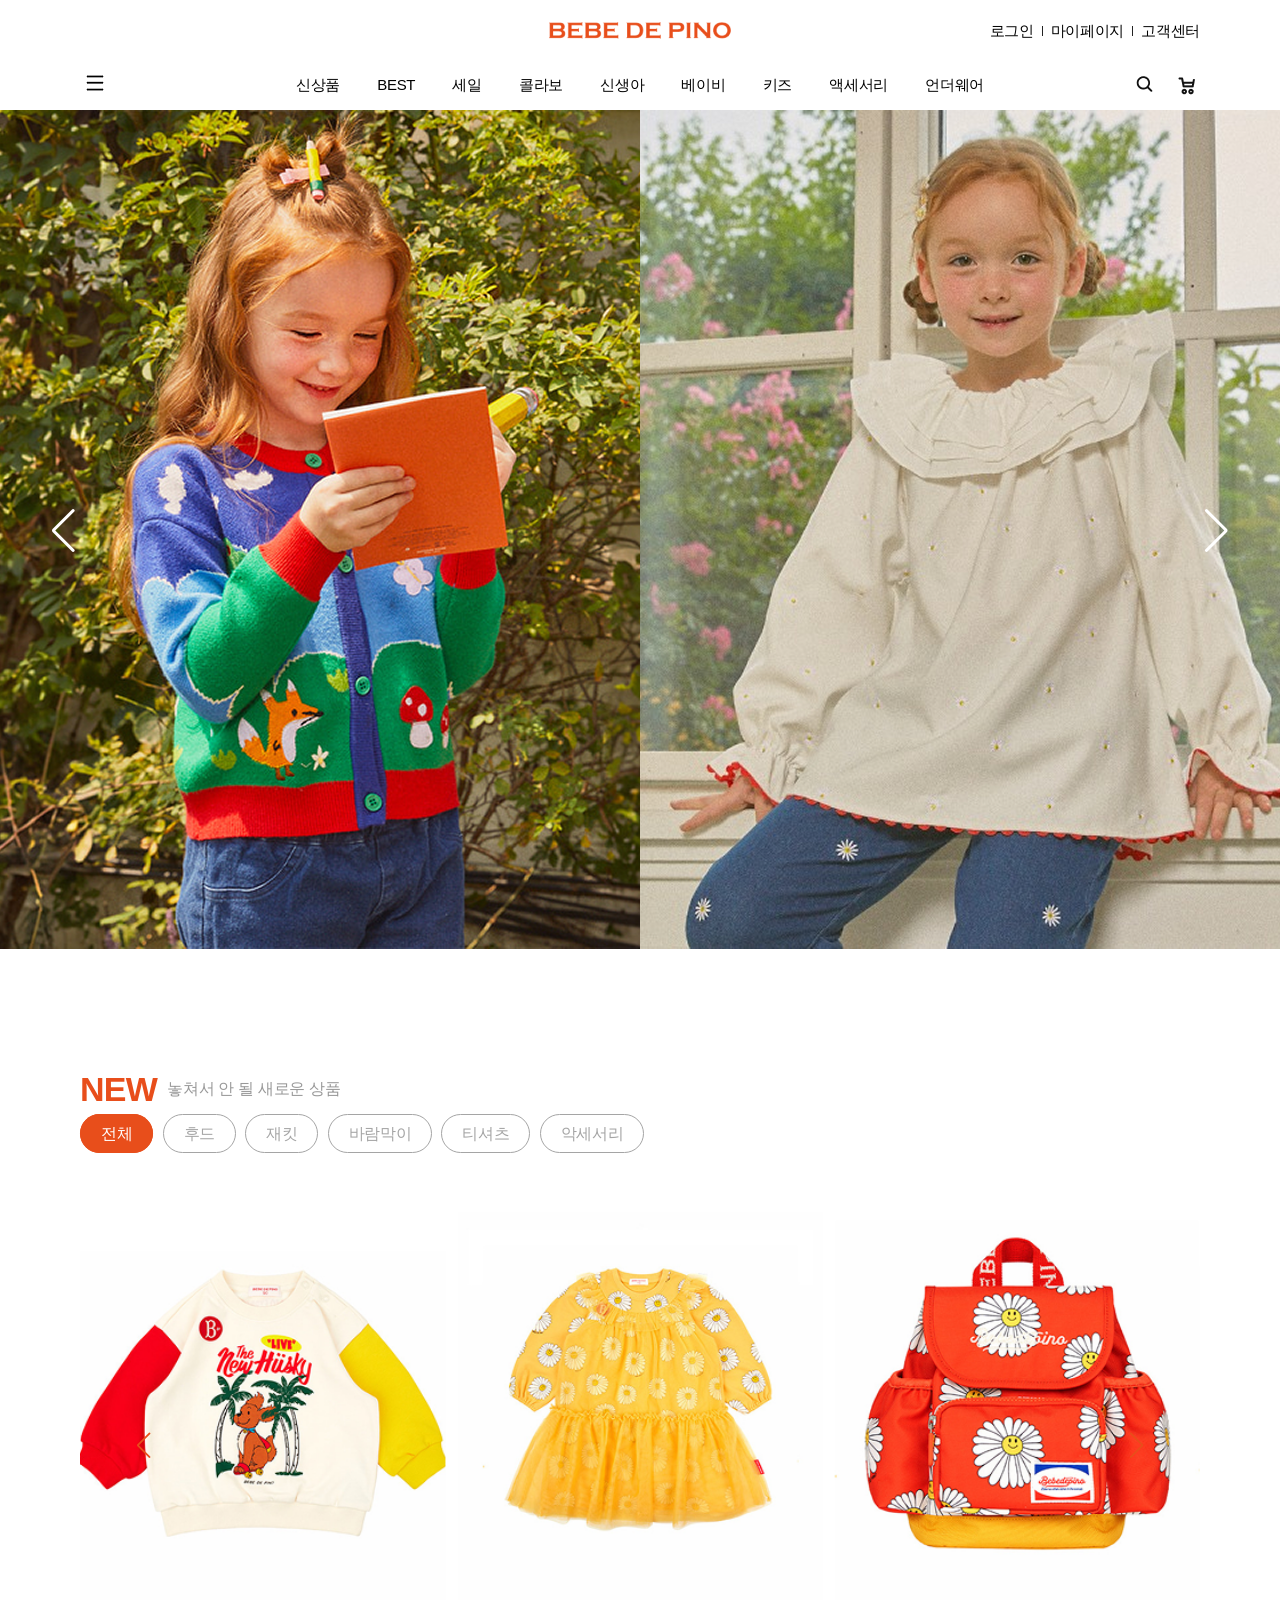
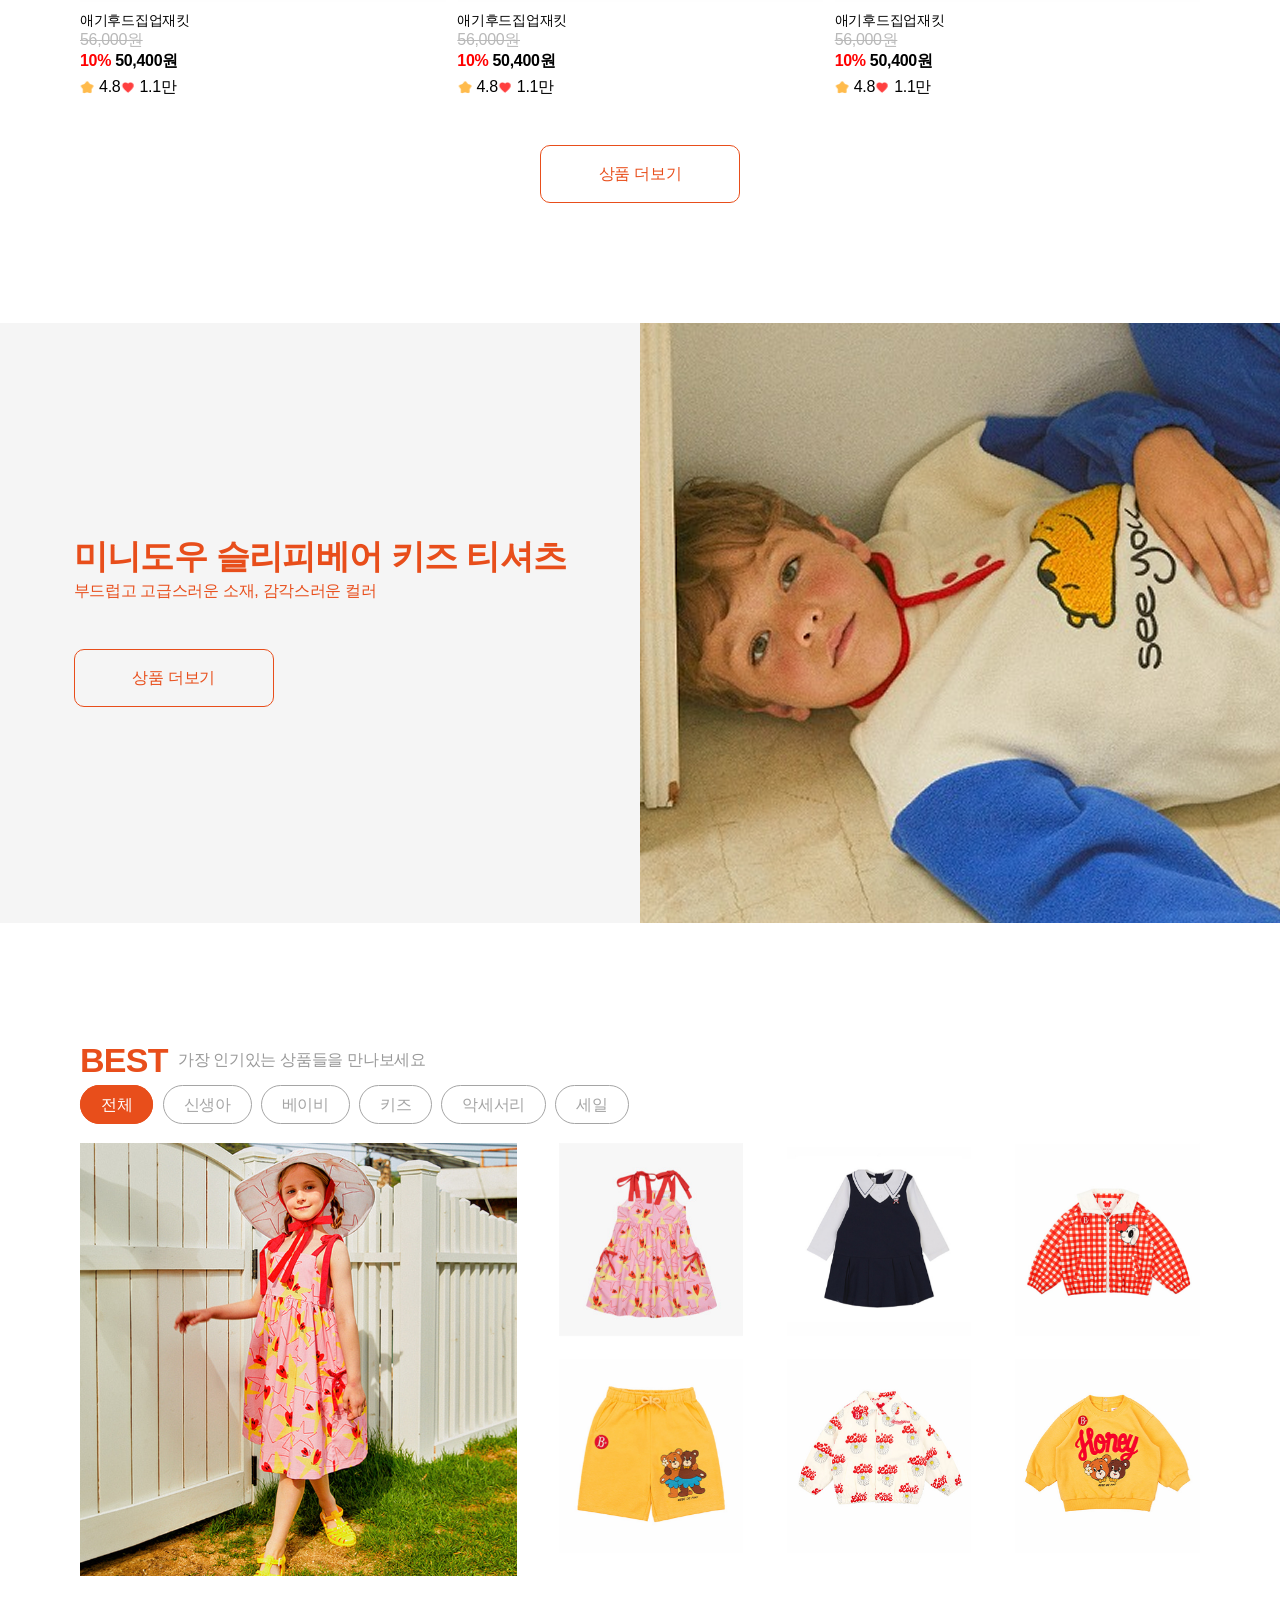
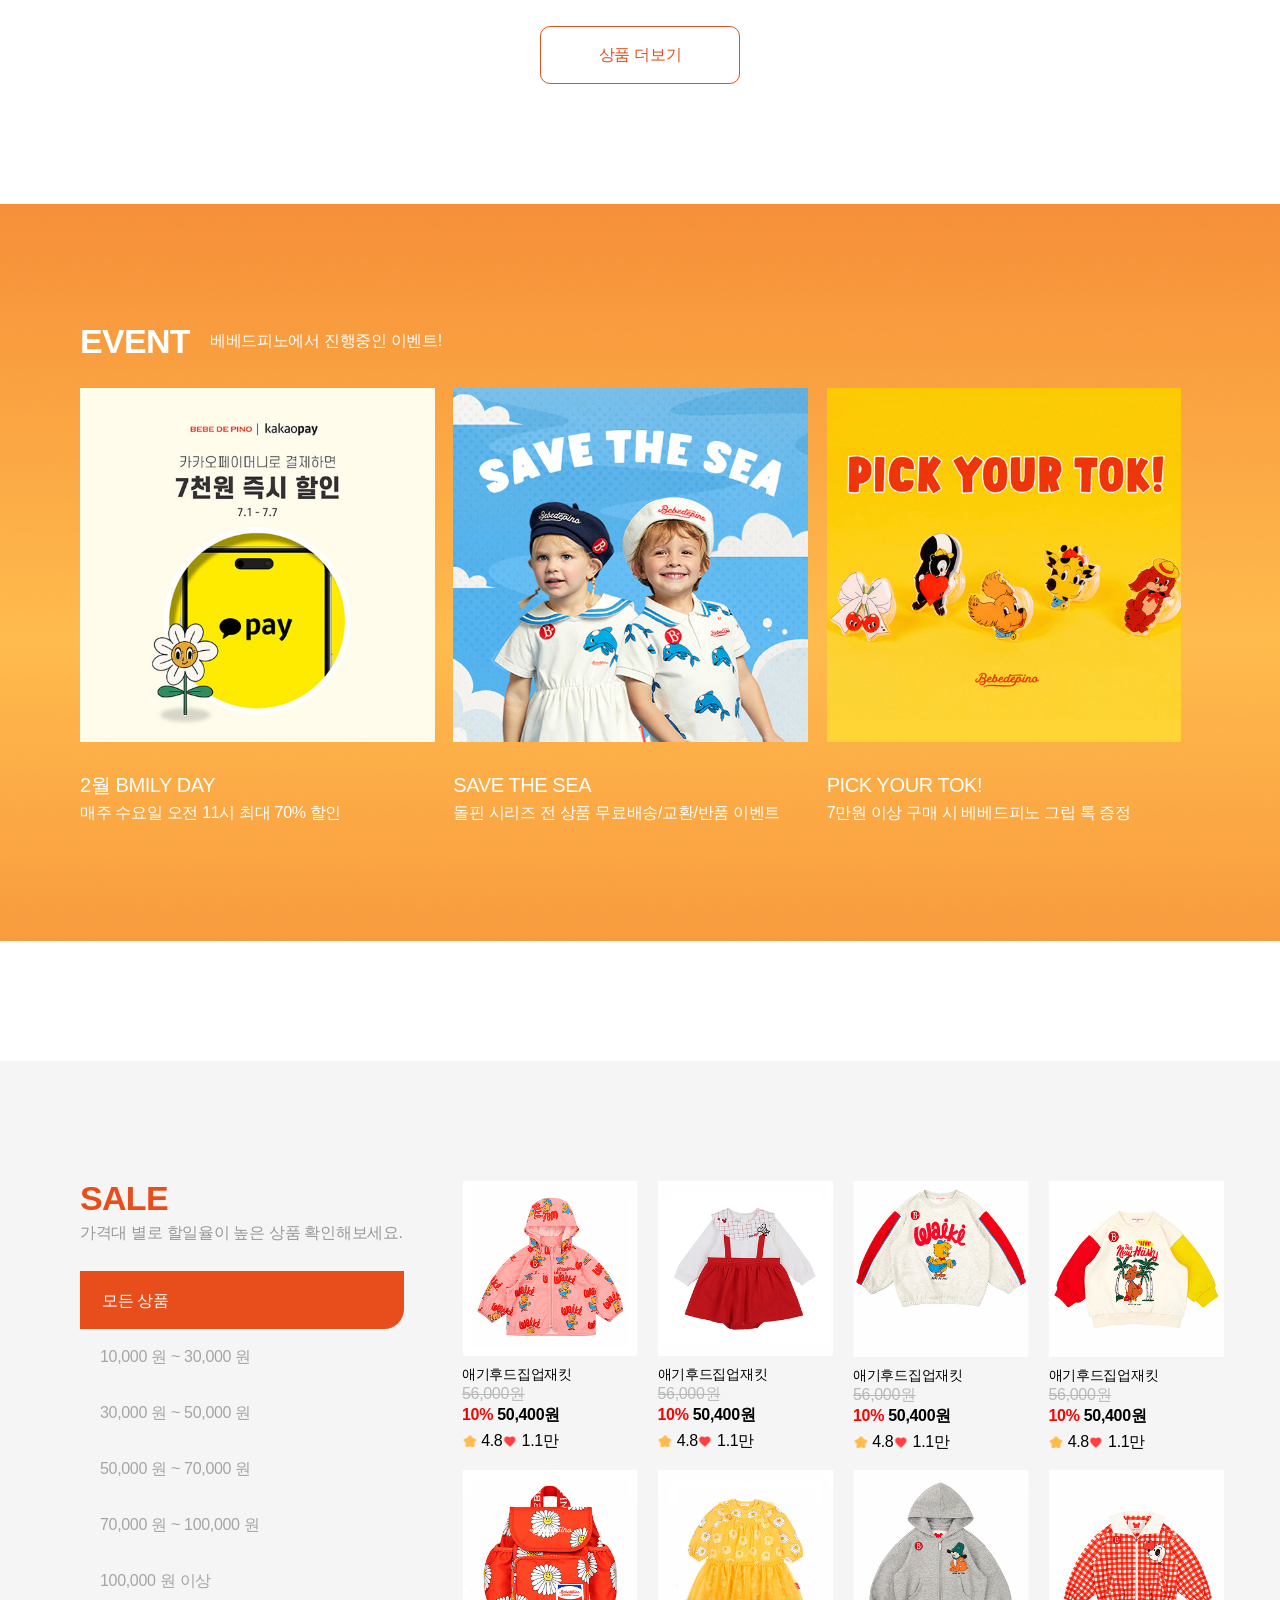
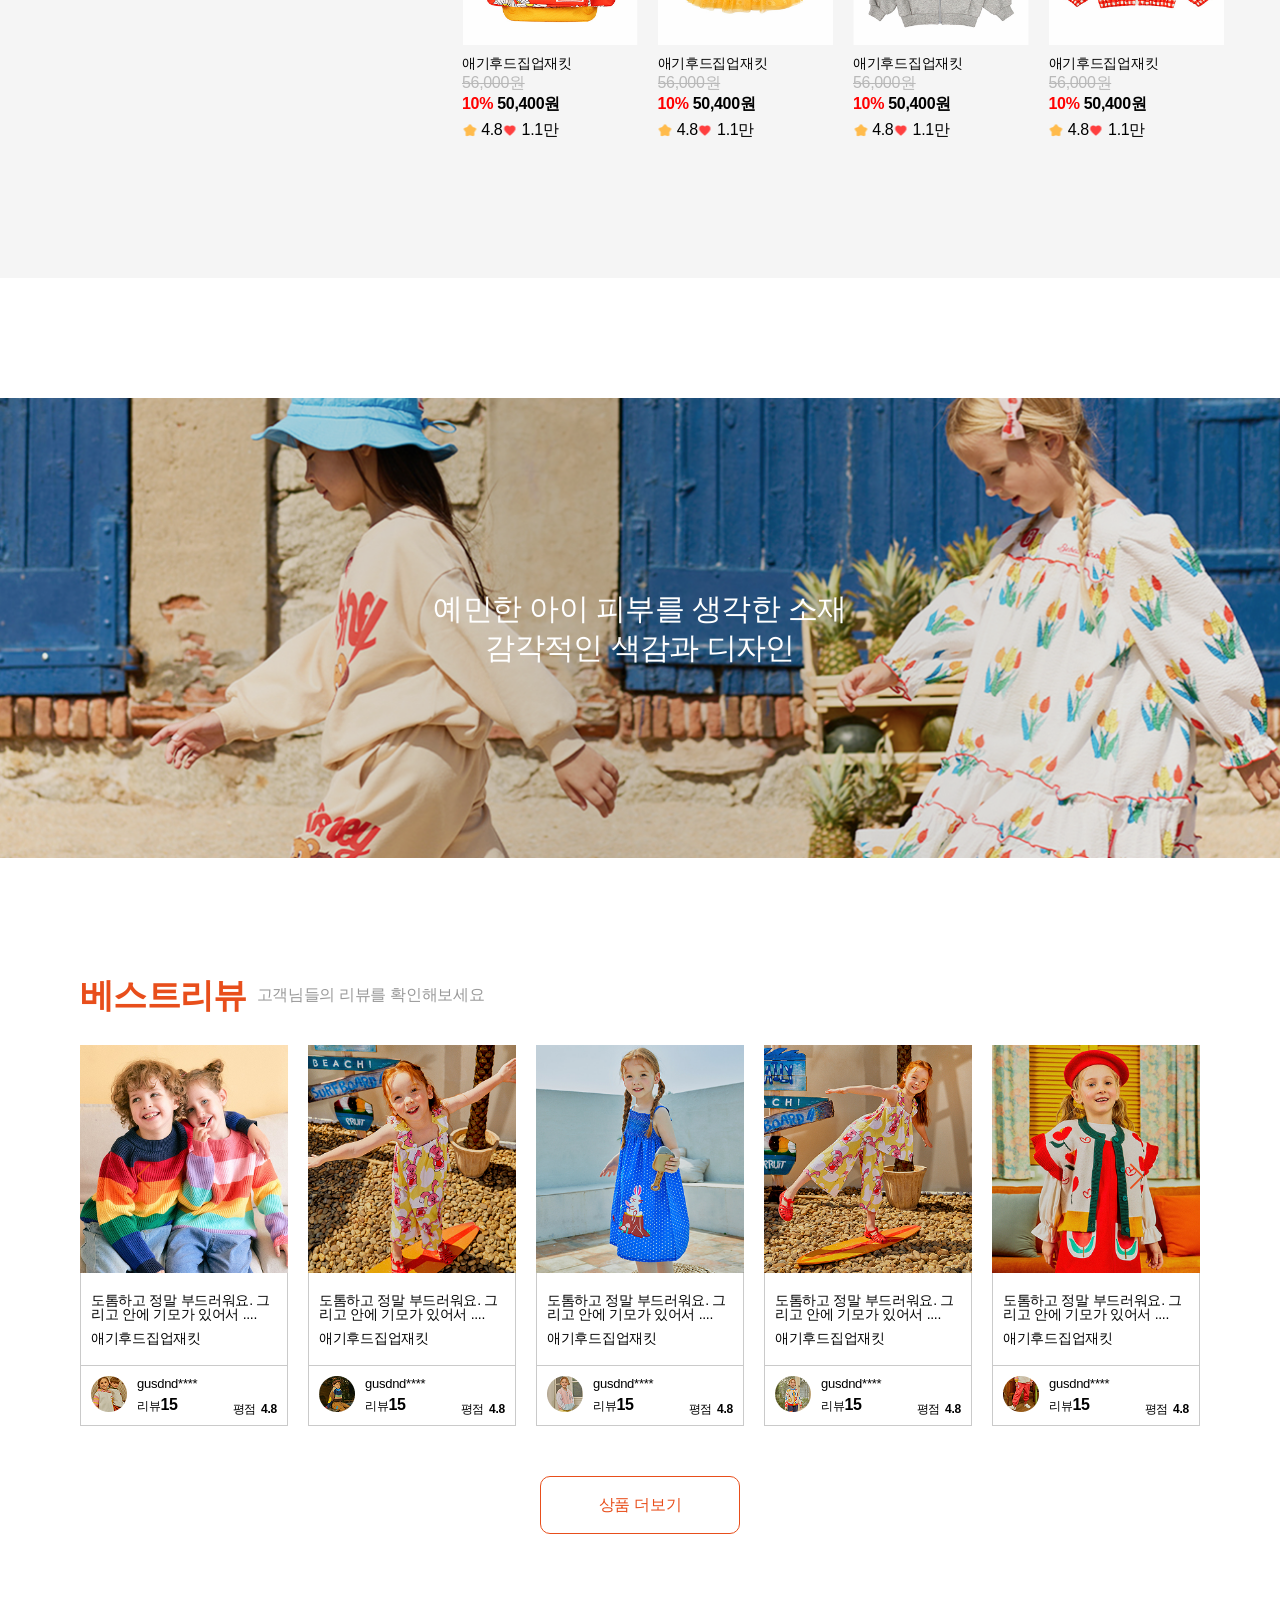
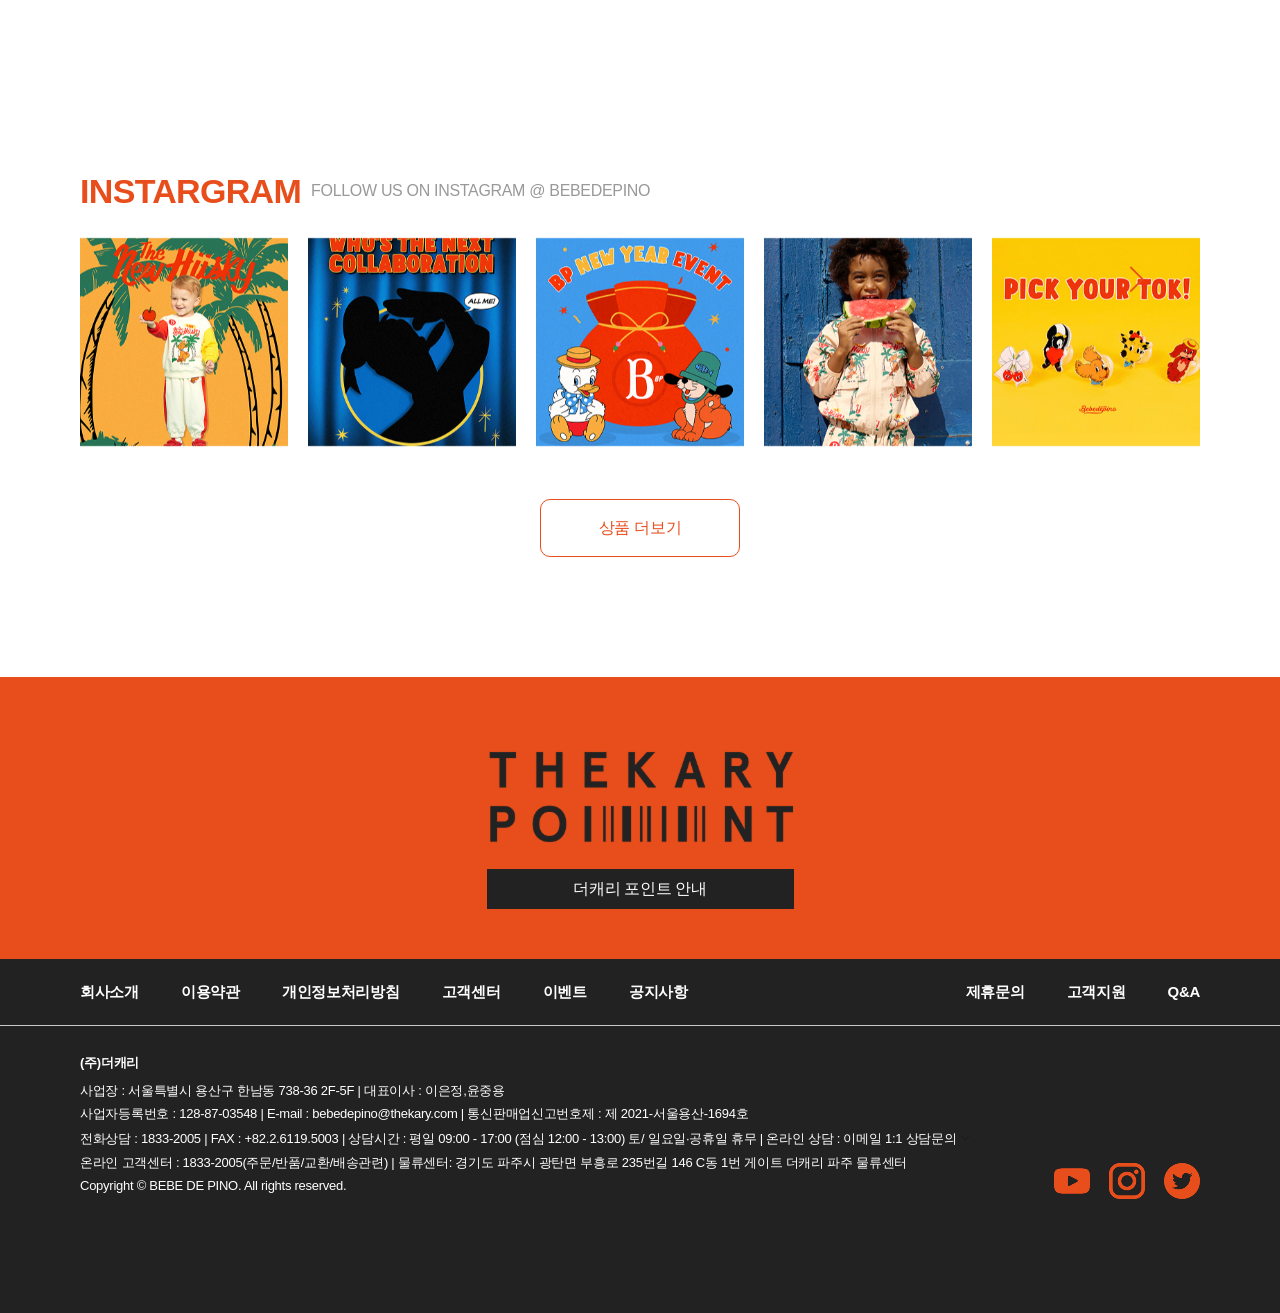
==== commit fe54caa8: "Add files via upload" ====
--- a/index.html
+++ b/index.html
@@ -50,6 +50,7 @@
     <!-- 헤더 종료 -->
     <!-- 검색 기능 시작  -->
     <div class="search_aria">
+        <a href="#" class="search_close"><img src="./images/header/close.png" alt=""></a>
         <div class="search_inner">
             <form action="#" method="get" id="Search">
                 <input type="text" name="userSearch" id="userSearch" maxlength="30" placeholder="검색어를 입력해주세요.">
--- a/styles/index.css
+++ b/styles/index.css
@@ -1,3 +1,4 @@
+body{width: 100%;}
 main{
     max-width: 1920px;
     padding-top: 110px;
@@ -27,6 +28,7 @@
 main .sell .category{
     max-width: 1680px; margin: 0 auto;
     padding: 20px 0 30px 0;
+    white-space: nowrap;
 }
 main .sell .category .active{
     background-color: #E84E1B;
@@ -124,7 +126,6 @@
 .middle_banner {
     display: flex; 
     max-width: 1920px; min-height: 600px;
-    margin-bottom: 120px;
 }
 .middle_banner .title{
     width: 100%; height: 600px;
@@ -313,6 +314,7 @@
 /* sale 영역 종료 */
 /* 광고배너 시작 */
 .banner_bg{
+    margin-top: 120px;
     background-image: url(../images/index/banner1.png);
     background-repeat: no-repeat;
     background-size: cover;
@@ -343,7 +345,7 @@
     position: relative; bottom: -3px;
 }
 .review .review_container .swiper-slide a > p{
-    padding: 20px 0 10px 10px  !important;
+    padding: 20px 10px 10px 10px  !important;
     margin: 0;
     border-left:1px solid #CACACA;
     border-right:1px solid #CACACA;
--- a/styles/common.css
+++ b/styles/common.css
@@ -17,6 +17,7 @@
 }
 header .inner .top_header .logo{
     position: absolute; left: 50%; transform: translateX(-50%);
+    z-index: 999;
 }
 header .inner .top_header .logo img{}
 header .inner .top_header .top_right_menu{
@@ -77,7 +78,7 @@
     position: relative;
 }
 .search_aria .search_inner input {
-    width: 440px;
+    width: 100%;
     padding: 10px 0;
     font-size: 1.375rem;
     border-bottom: 2px solid #222;
@@ -105,7 +106,9 @@
 .search_aria .search_inner .btm_contents > div a:nth-child(4){
     color: #E84E1B;
 }
-
+.search_close{
+    position: absolute; right: 80px; top: 20px;
+}
 
 
 /* search 버튼 종료 */
@@ -173,17 +176,19 @@
 /* header_menu 시작 */
 main{}
 .header_menu{
-    width: 450px;
+    width: 35%;
     height: 100vh;
-    position: fixed; left: -450px; top: 0;
+    position: fixed; left: -50%; top: 0;
     z-index: 1000;
     background-color: rgba(255, 255, 255)
 }
-.header_menu .menu_close{width: 340px; margin: 0 auto; display: block; padding-top: 50px;}
+.header_menu .menu_close{
+    width: 78%; margin: 0 auto; display: block; padding-top: 50px;
+}
 .header_menu .menu_close img{}
 .header_menu .menu_box{
     padding-top: 55px;
-    width: 340px;
+    width: 80%;
     margin: 0 auto;
 }
 .header_menu .menu_box .menu-item{margin-bottom: 22px; display: flex; justify-content: space-between;}
--- a/styles/responsive.css
+++ b/styles/responsive.css
@@ -2,7 +2,7 @@
     main .sell {padding: 120px 80px;}
     .middle_banner {
         width: 100%;
-        padding: 80px 0 !important;
+        padding:  0 !important;
     }
 }
 @media screen and (max-width:1250px) {
@@ -21,6 +21,34 @@
         margin-right: 15px;
     }
     /*================================== 공통 선택자 + 1행 반응형 디자인 */
+    /* search  */
+    .search_aria .search_inner {
+        width: 40%;
+        margin: 0 auto;
+    }
+    .search_aria .search_inner input {
+        font-size:1.125rem;
+    }
+    .search_aria p img{
+        width: 22px;
+    }
+    .search_aria .search_inner .btm_contents > div h3 {
+        font-size: 0.9375rem;
+    }
+    .search_aria .search_inner .btm_contents > div a {
+    }
+    /* search  */
+    /* header_menu */
+    .header_menu{
+        width: 35%;
+    }
+    .header_menu .menu_box li .menu-item a {
+        font-size:1rem;
+    }
+    .header_menu .menu_box a {
+        font-size: 0.8125rem;
+    }
+    /* header_menu */
     /* 공통 태그 */
     main .sell h2 {
         font-size:1.75rem;
@@ -161,6 +189,9 @@
     /* =============================10행 반응형디자인(tablet) */
 /* 1250 end */  
 @media screen and (max-width:900px) {
+    .header_menu{
+        width: 40%;
+    }
     /* =============================2행 반응형디자인(759~900) */
 }        
 /* 769~900 end */
@@ -168,12 +199,23 @@
 @media screen and (max-width:870px) {
     /*================================== 공통 선택자 + 1행 반응형 디자인(mobile) */
     /* header 시작 */
+    /* search */
+    .search_close{
+        position: absolute; right: 15px; top: 10px;
+    }
+    .search_close img{
+        width: 22px;
+    }
+    .header_menu .menu_box li {
+        padding: 0 0 10px 15px;
+    }
+    /* search */
     header {
+        width: 100%;
         height: 90px;
     }
     header .inner{
-        height: 90px;
-        align-content: center;
+        width: 100%;
     }
     header .inner .btm_header .btm_center_menu {
         display: none;
@@ -184,8 +226,8 @@
     header .inner .btm_header {
         display: flex;
         justify-content: space-between;
-        position: absolute; left: 0; top: 20%;
-        width: 100%;
+        position: absolute; left: 0; top: 22%;
+        width: 100% !important;
         padding: 0 15px;
         height: 50px;
         align-items: center;
@@ -199,6 +241,7 @@
     }
     /* header 종료 */
     main{
+        overflow: hidden;
         padding-top: 90px;
     }
     main .sell .category {
@@ -245,6 +288,7 @@
         margin-bottom: 5px;
     }
     main .sell a h3 {
+        margin-top: 30px;
         font-size: 0.625rem;
         text-align: center;
     }
@@ -309,6 +353,9 @@
     main .sell .category a {
         padding: 8px 10px;
     }
+    main .event .event_container p {
+        text-align: center;
+    }
     .sale_area .right_container div{
         text-align: center;
     }
@@ -345,7 +392,7 @@
     .sale_area .right_container {
         width: 100%;
         padding-left: 0px;
-        margin-top: 5px;
+        margin-top: 30px;
     }
     .best .best_container .best_main_bg {
         width: 50%;
@@ -368,6 +415,8 @@
         font-size:0.875rem;
         width: 180px;
     }
+    .swiper-button-next:after, .swiper-rtl .swiper-button-prev:after {
+    }
     @media screen and (max-width:983px) {
         footer .footer_top{
             padding: 0 15px;
@@ -375,6 +424,7 @@
         footer .footer_top .footer_menu {
             display: flex;
             justify-content: left;
+            overflow: hidden;
         }
         footer .footer_top .footer_menu .left_menu {
             display: flex;
@@ -382,7 +432,7 @@
         }
         footer .footer_top .footer_menu .left_menu a{
             font-size: 0.6875rem;
-            white-space: ;
+            white-space: nowrap;
         }
         footer .footer_top .footer_menu .right_menu{  
             display: none;
@@ -421,4 +471,85 @@
     .sale_area .category_column .active {
         font-size: 0.5rem;
     }
-}+    header .inner .top_header .logo img {
+    }
+    main .event .event_container h3 {
+        font-size:0.875rem;
+    }
+    main .event .event_container p {
+        font-size:0.625rem 
+    }
+    .banner_bg h2 {
+        font-size:1.25rem;
+    }
+    .review .review_container .user_info .user_info_row p:first-child {
+        font-size: 0.6875rem;
+    }
+    .review .review_container .total_point p {
+        white-space: nowrap;
+    }
+}
+@media screen and (max-width:780px){
+    .search_aria {
+        height: 360px;
+    }
+    /* search  */
+    .search_aria .search_inner input {
+        font-size: 0.9375rem;
+    }
+    .search_aria p img{
+        width: 18px;
+    }
+    .search_aria .search_inner .btm_contents > div h3 {
+        font-size: 0.9375rem;
+        padding: 15px 0 10px 0;
+    }
+    .search_aria .search_inner .btm_contents > div a {
+        font-size: 0.8125rem;
+    }
+    .search_aria .search_inner .btm_contents > div a {
+        padding-bottom: 15px;
+    }
+    /* search  */
+}
+@media screen and (max-width:600px){
+    .header_menu .menu_close img {
+        width: 22px;
+    }
+    .header_menu{
+        width: 50%;
+    }
+    main .service .service_container a em {
+        margin-bottom: 0px;
+    }
+    .header_menu .menu_box li .menu-item a {
+        font-size: 0.9375rem;
+    }
+    .header_menu .menu_box a {
+        font-size:0.75rem !important;
+    }
+}
+@media screen and (max-width:500px){
+    .top_header .logo img {
+        width: 90%;
+    }
+    header .inner .btm_header .btm_rigth_menu a {
+        padding-left: 10px;
+    }
+    header .inner .btm_header .btm_rigth_menu a:first-child {
+        padding-left: 0;
+    }
+    .search_aria {
+        height: 300px;
+    }
+    .search_aria .search_inner .btm_contents > div h3 {
+        font-size: 0.8125rem;
+    }
+    .search_aria .search_inner .btm_contents > div a {
+        padding-bottom: 10px !important;
+    }
+}
+@media screen and (max-width:398px){
+    body > * {min-width: 400px;}
+}
+
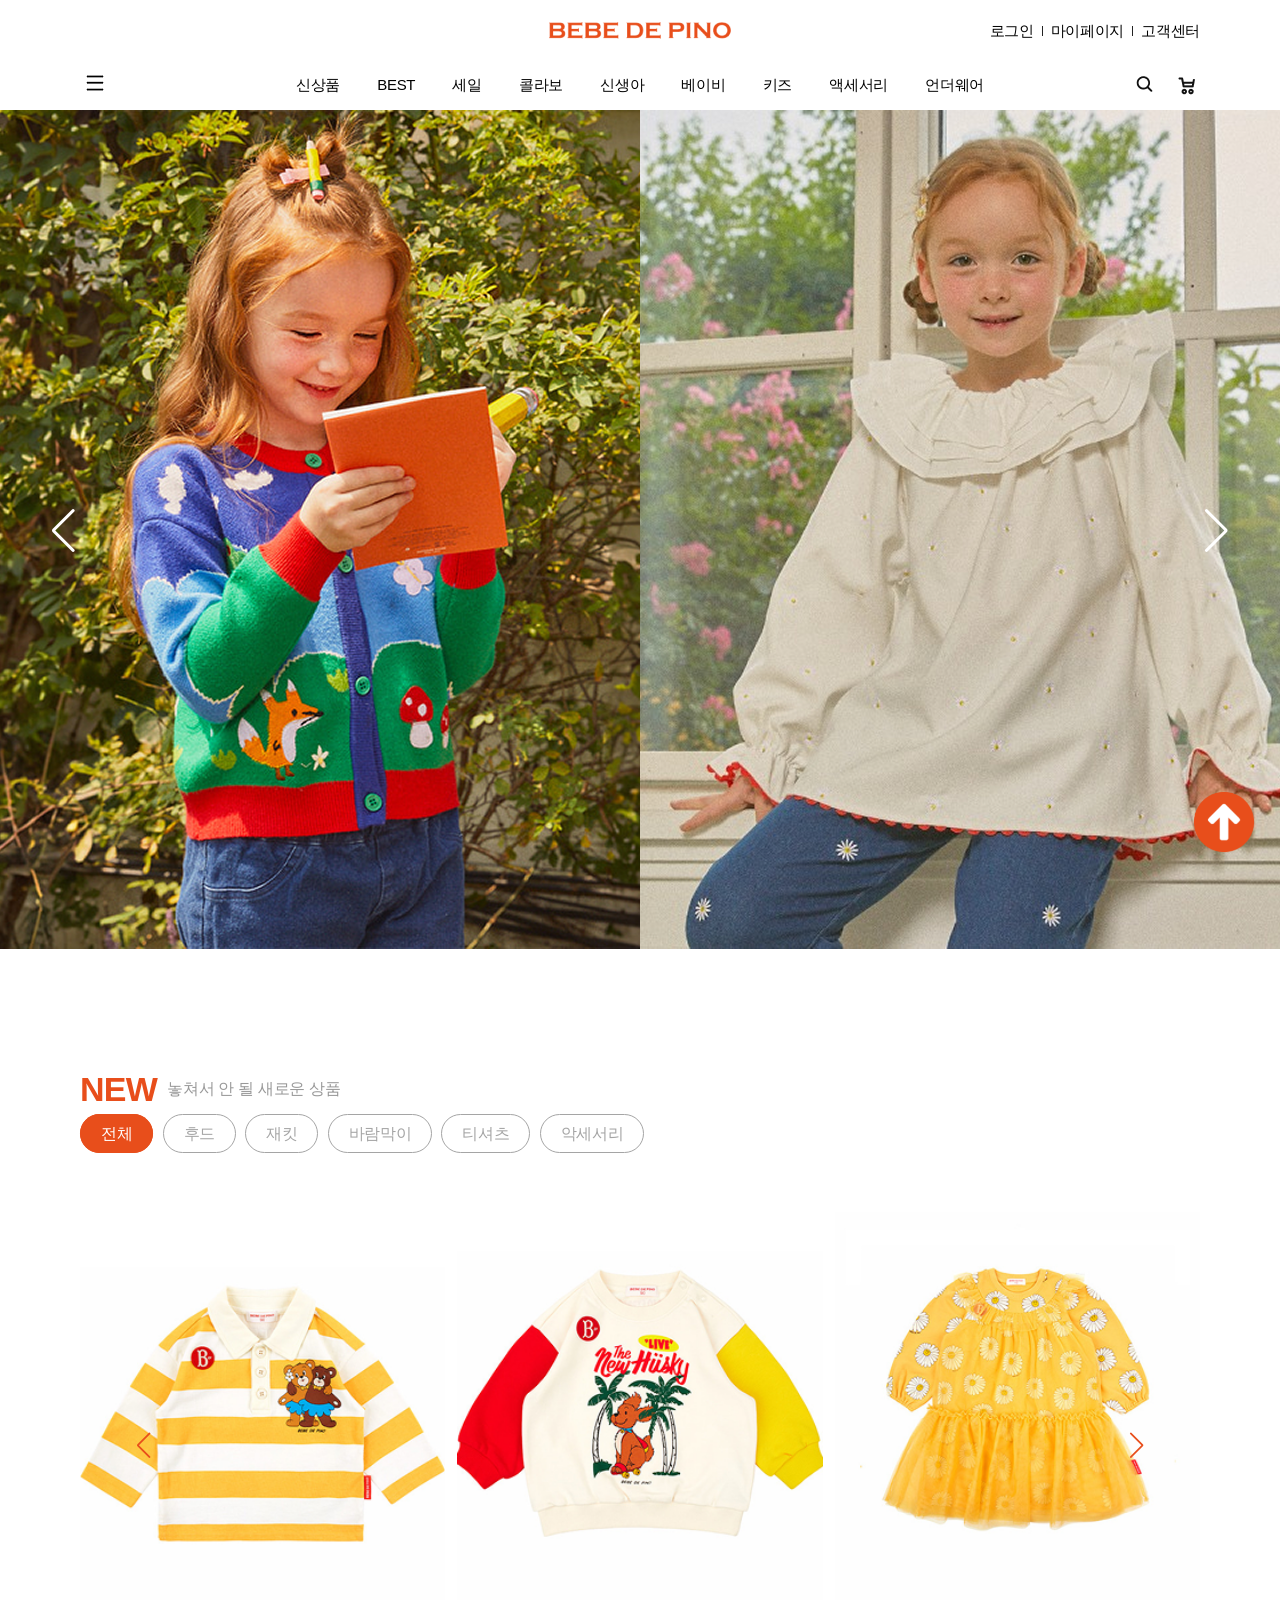
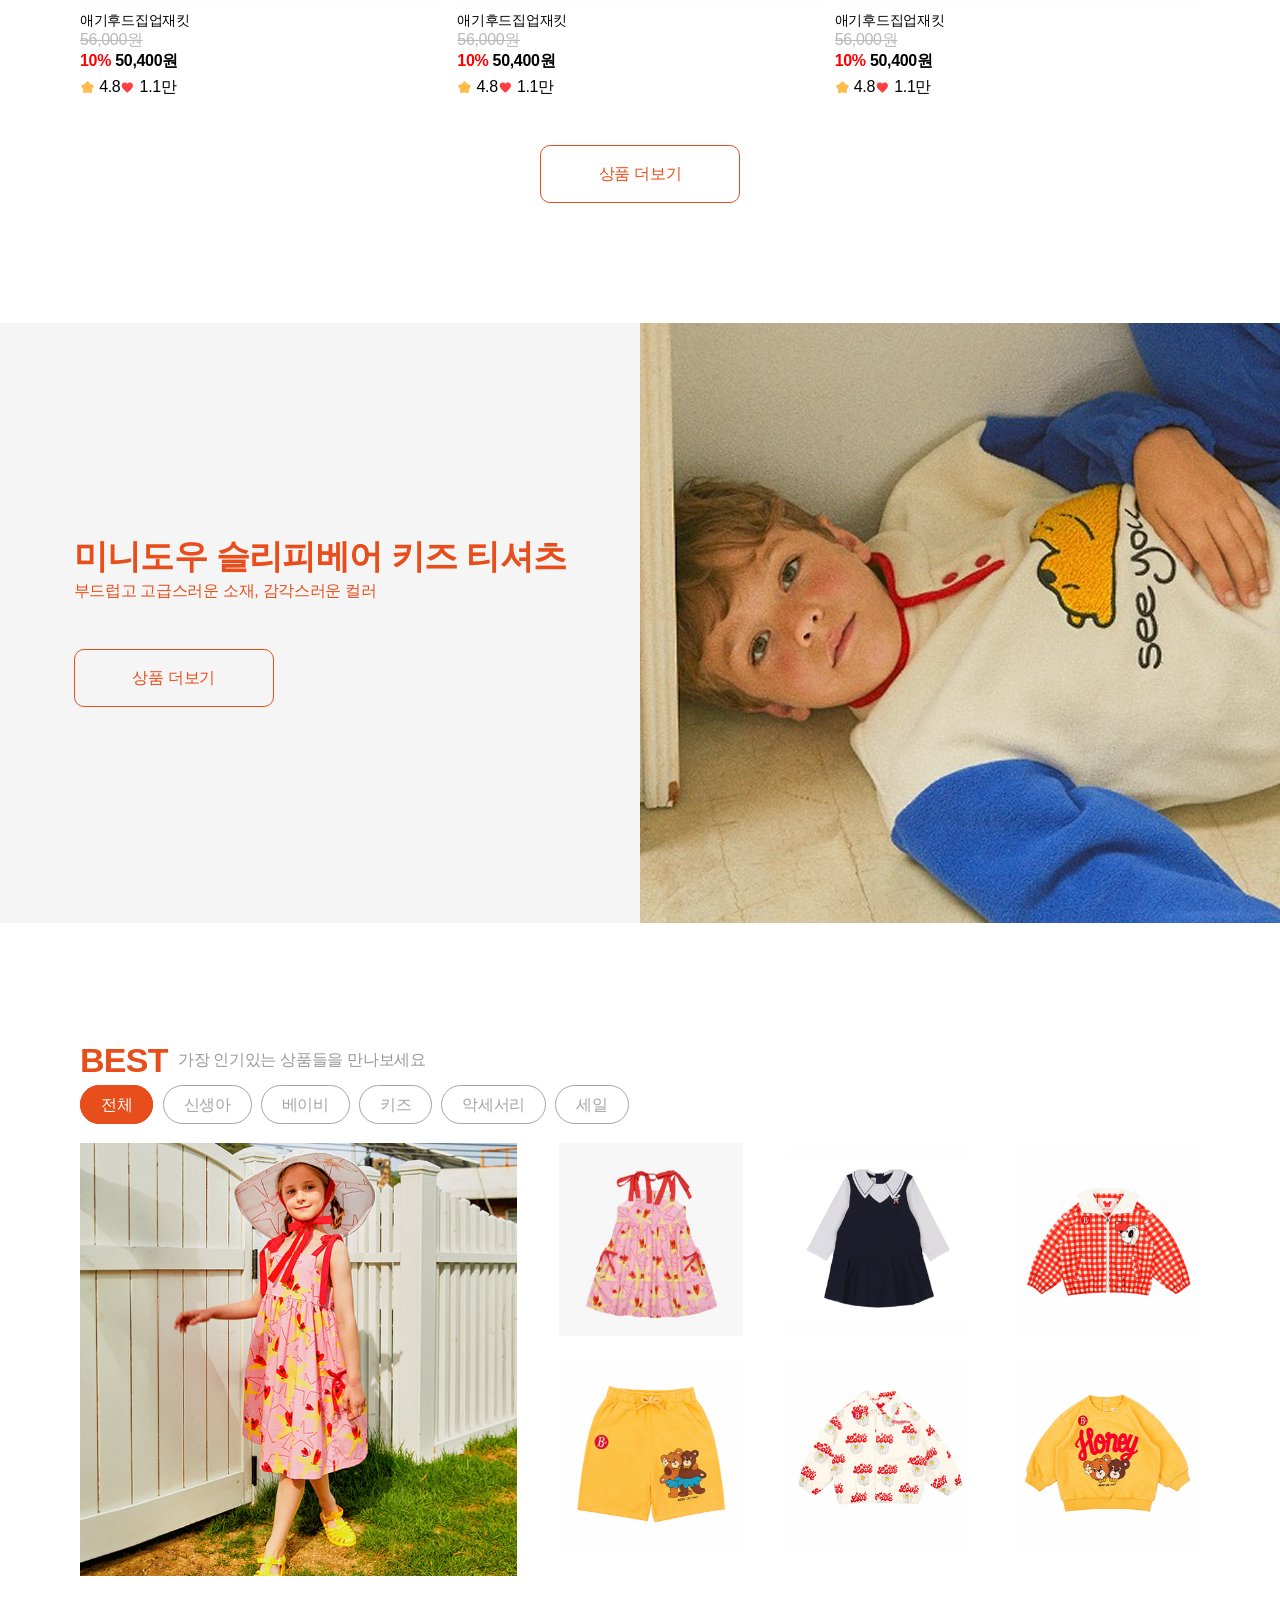
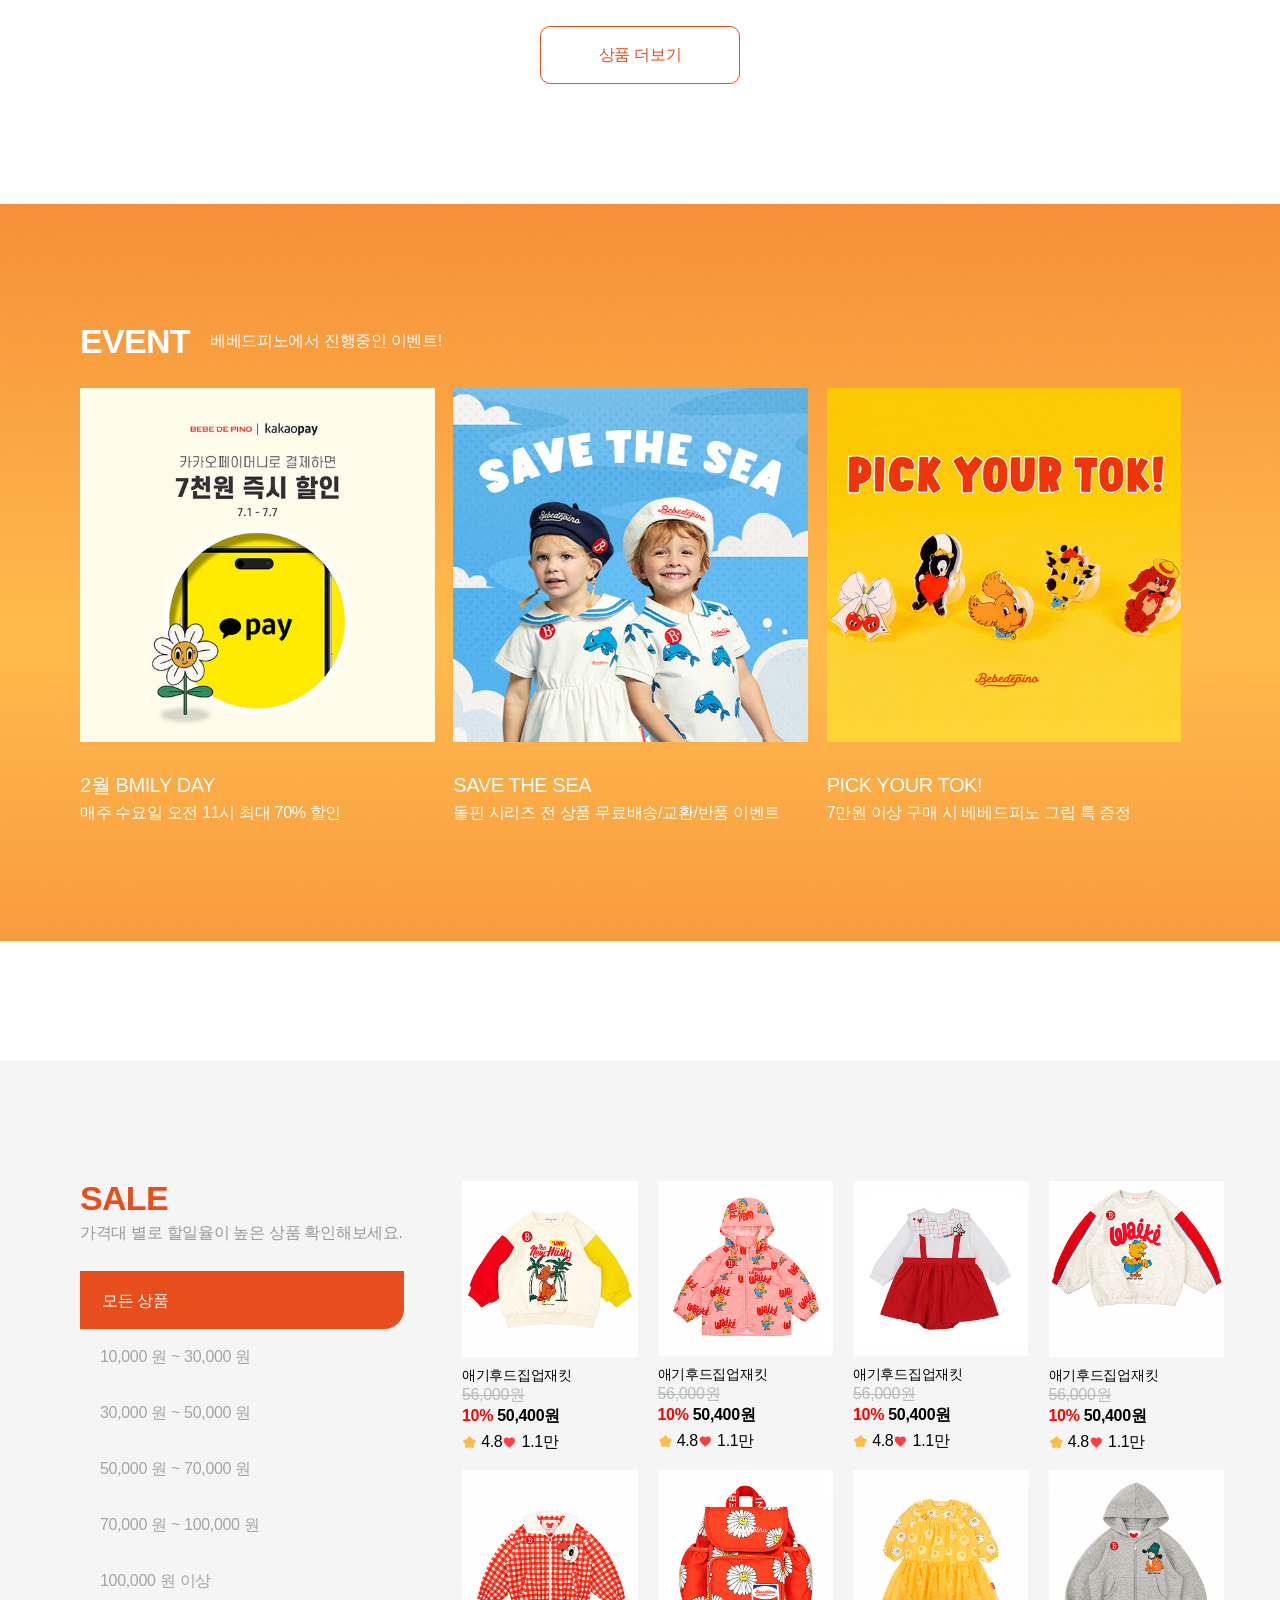
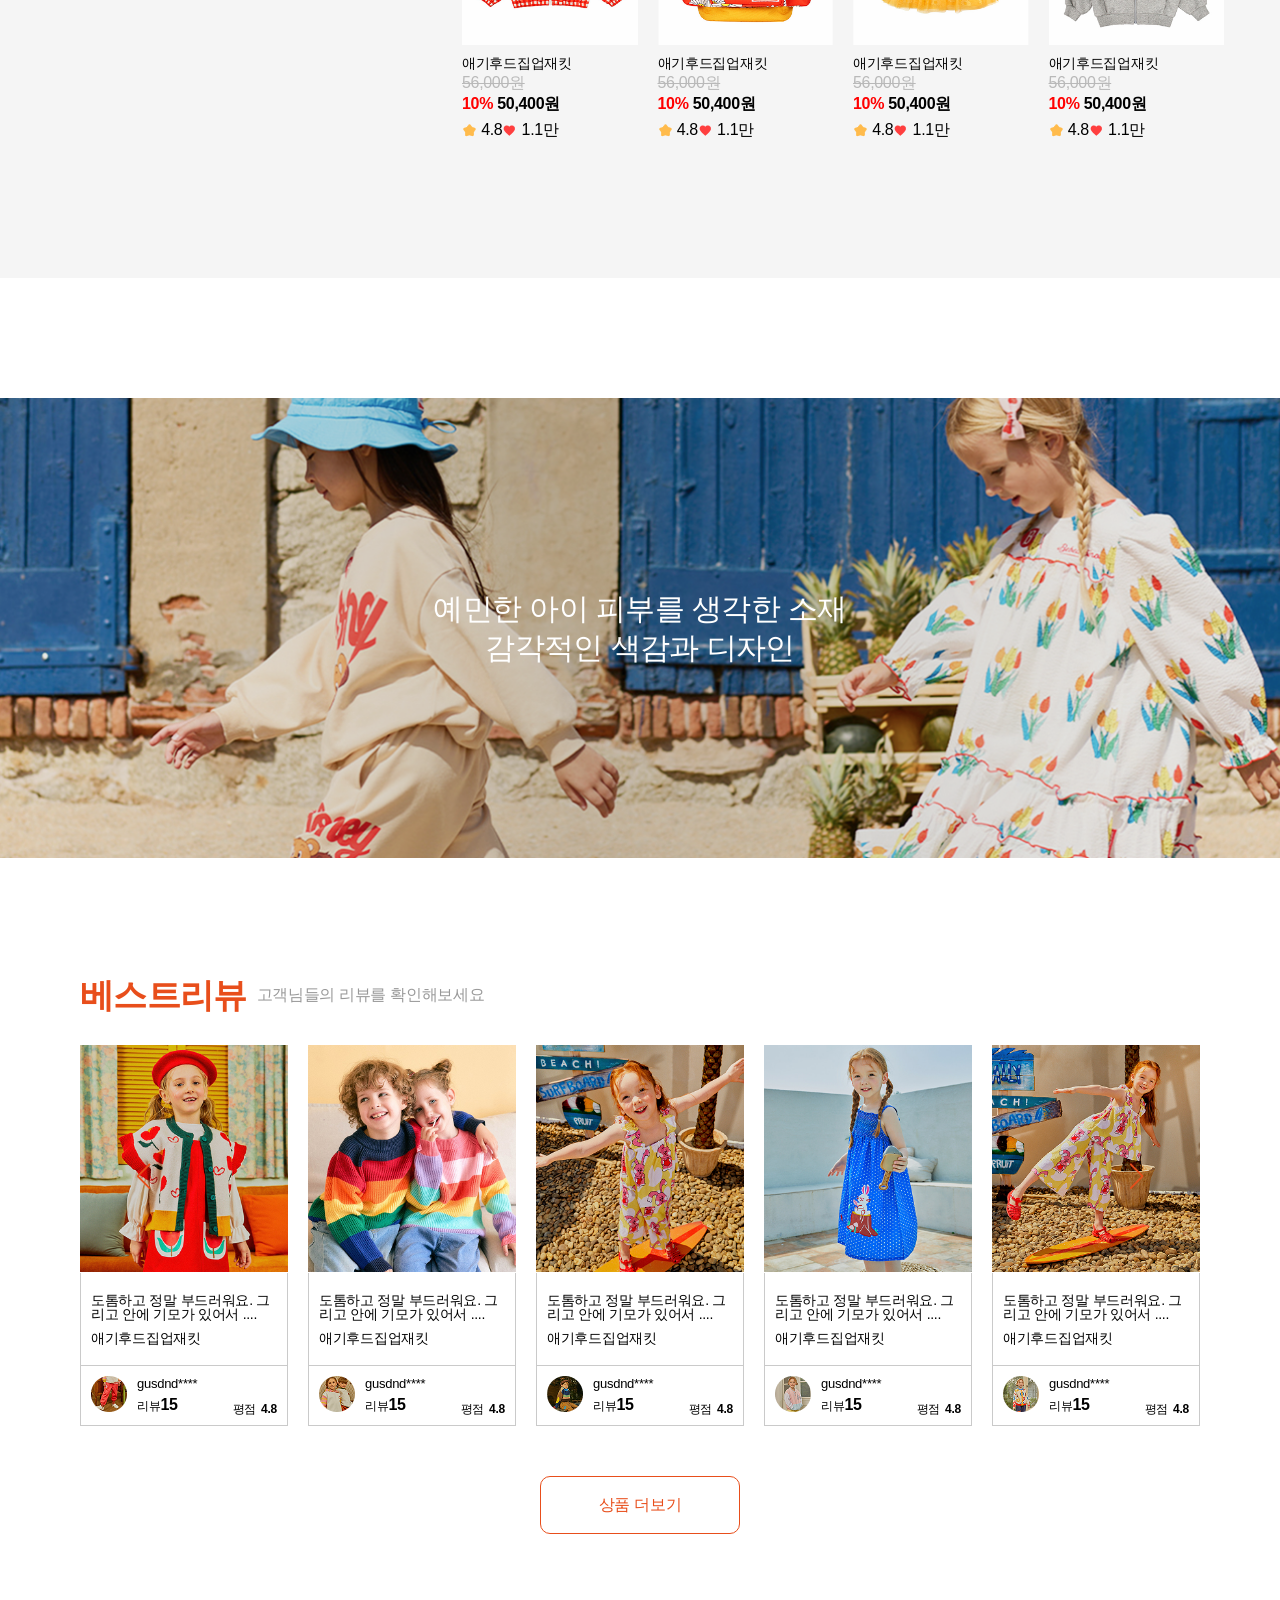
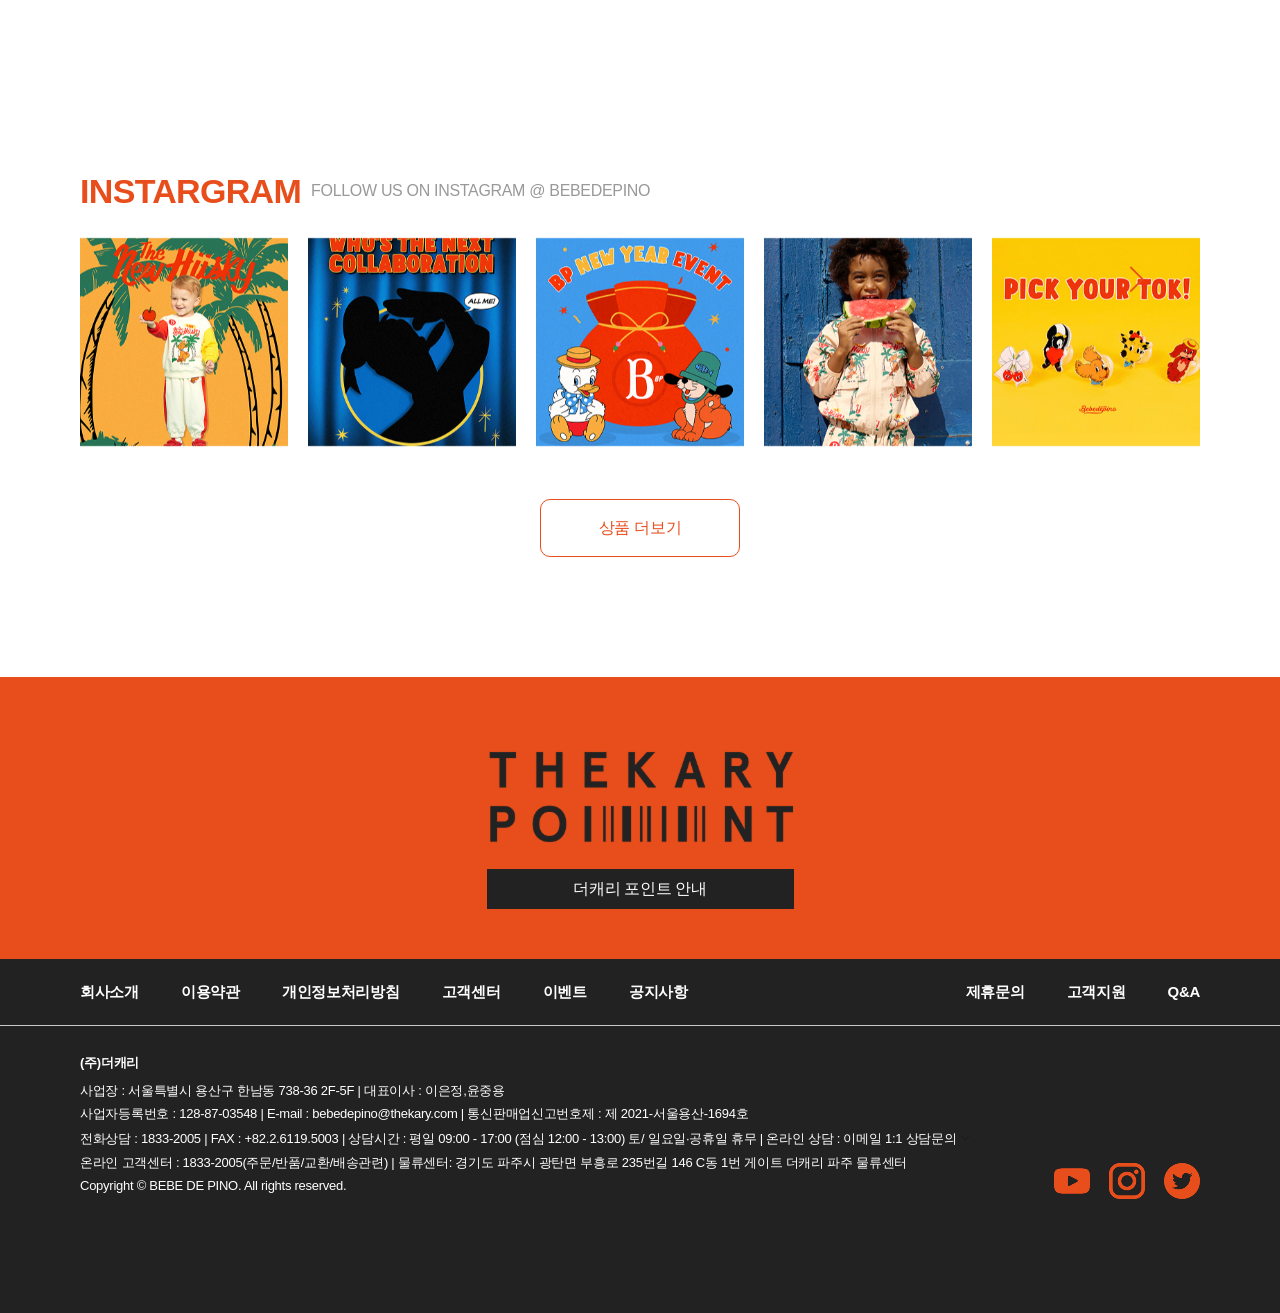
==== commit 58f68665: "Add files via upload" ====
--- a/index.html
+++ b/index.html
@@ -48,6 +48,11 @@
         </div>
     </header>
     <!-- 헤더 종료 -->
+    <!-- 위로가기 시작-->
+    <div class="top_arrow">
+        <a href="#mainBnrArrow"><img src="./images/header/top_arrow.png" alt="위로가기"></a>
+    </div>
+    <!-- 위로가기 시작 -->
     <!-- 검색 기능 시작  -->
     <div class="search_aria">
         <a href="#" class="search_close"><img src="./images/header/close.png" alt=""></a>
@@ -176,7 +181,7 @@
     <!-- main 시작 -->
     <main>
         <!-- 메인배너 시작 -->
-        <div class="swiper mainBnr">
+        <div class="swiper mainBnr" id="mainBnrArrow">
             <div class="swiper-wrapper">
                 <div class="swiper-slide slide1"><img src="./images/index/bnr.png" alt=""></div>
                 <div class="swiper-slide slide2"><img src="./images/index/bnr-1.png" alt=""></div>
--- a/styles/index.css
+++ b/styles/index.css
@@ -21,7 +21,12 @@
     left: 50px; color: #fff;
 }
 
-
+.top_arrow{
+    position: fixed; z-index: 999; right: 2%; bottom: 5%;
+}
+.top_arrow a img{
+    width: 60px;
+}
 
 /* 스와이퍼 공통 */
 main .sell {padding: 120px 0;}
--- a/styles/common.css
+++ b/styles/common.css
@@ -99,6 +99,7 @@
     padding: 30px 0 20px 0;
 }
 .search_aria .search_inner .btm_contents > div a{
+    
     padding-bottom: 20px;
 }
 .search_aria .search_inner .btm_contents > div a:nth-child(2),
--- a/styles/responsive.css
+++ b/styles/responsive.css
@@ -6,7 +6,7 @@
     }
 }
 @media screen and (max-width:1250px) {
-    body > * {
+    body{
         width: 100%;
     }
     /* hedaer */
@@ -461,6 +461,9 @@
         .footer_btm_right a img{
             width: 28px;
         }
+        .top_arrow a img {
+            width: 40px;
+        }
     }
 }    
     /* =============================1행 반응형디자인(mobile) */
@@ -549,7 +552,10 @@
         padding-bottom: 10px !important;
     }
 }
-@media screen and (max-width:398px){
-    body > * {min-width: 400px;}
+@media screen and (max-width:400px){
+    body{min-width: 400px;}
+    .header_menu {
+        min-width: 0;
+    }
 }
 
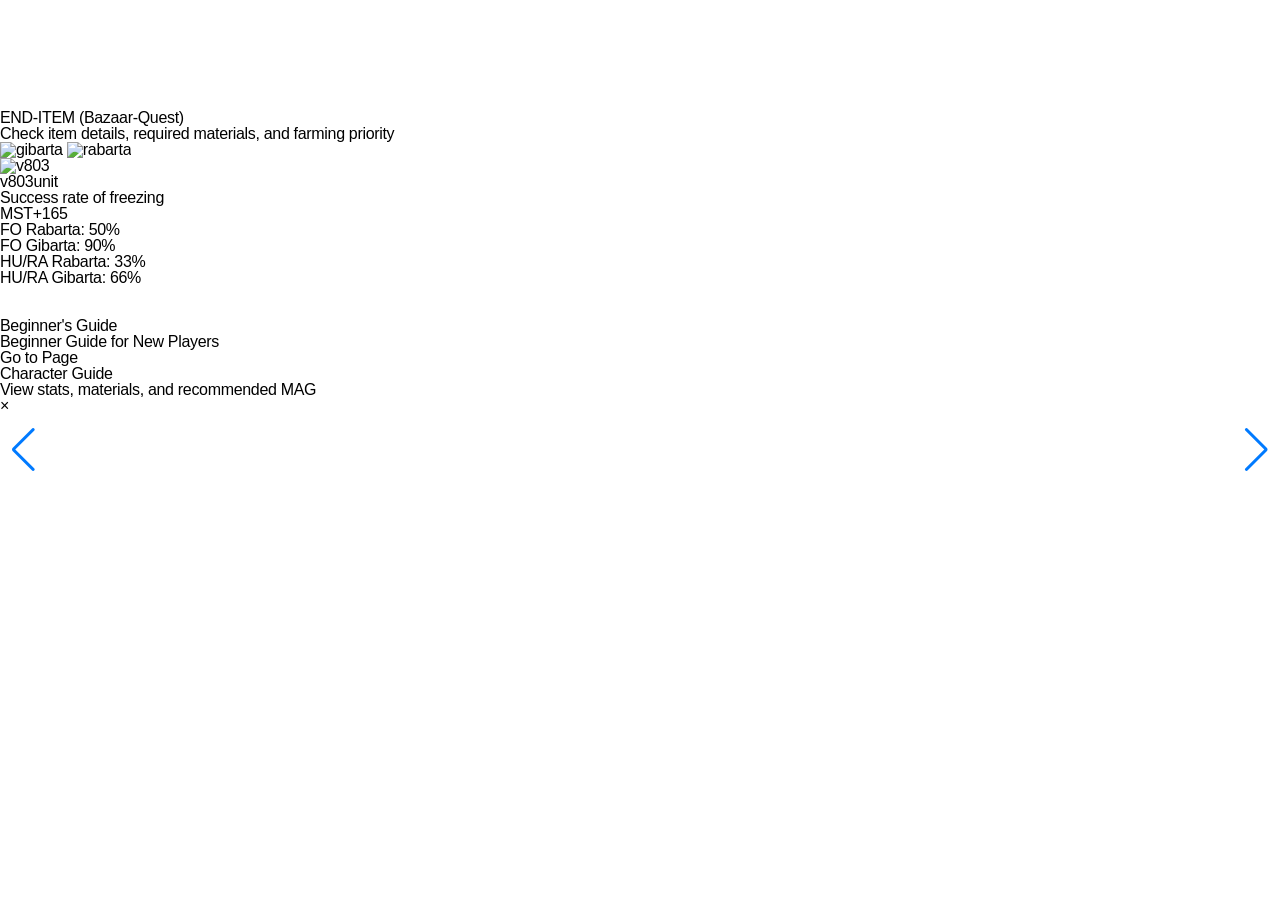
==== commit e4487df5: "Add files via upload" ====
--- a/index.html
+++ b/index.html
@@ -3,1230 +3,266 @@
 <head>
     <meta charset="UTF-8">
     <meta name="viewport" content="width=device-width, initial-scale=1.0">
-    <title>bebedepino</title>
+    <title>DestinyGuide</title>
     <link rel="stylesheet" href="./styles/reset.css">
     <link rel="stylesheet" href="./styles/index.css">
     <link rel="stylesheet" href="./styles/common.css">
     <link rel="stylesheet" href="./styles/responsive.css">
     <script src="./scripts/index.js" defer></script>
+    <script src="./scripts/item_info.js" defer></script>
     <link rel="stylesheet" href="https://cdn.jsdelivr.net/npm/swiper@11/swiper-bundle.min.css"/>
-    <script src="https://cdn.jsdelivr.net/npm/swiper@11/swiper-bundle.min.js"></script>
-    <script src="https://cdnjs.cloudflare.com/ajax/libs/jquery/3.7.1/jquery.min.js"></script>
-    <link rel="shortcut icon" href="./images/header/top_logo.png" type="image/x-icon">
-    <link rel="icon" href="./images/header/top_logo.png" type="image/x-icon">
+    <link rel="shortcut icon" href="./images/common/favicon.jpg" type="image/x-icon">
+    <link rel="icon" href="./images/header/common/favicon.jpg" type="image/x-icon">
 </head>
 <body>
-    <!-- 헤더 시작 -->
-    <header>
-        <div class="inner">
-            <div class="top_header">
-                <a class="logo" href="./index.html"><h1><img src="./images/header/rogo.png" alt="메인페이지로 가기"></h1></a>
-                <div class="top_right_menu">
-                    <a href="#">로그인</a>
-                    <a href="#">마이페이지</a>
-                    <a href="#">고객센터</a>
+    <!-- 헤더시작 -->
+    <div id="site-header"></div>
+    <script src="./scripts/include.js"></script>
+    <!-- 헤더종료 -->
+    <main>
+        <div class="content_area">
+            <!-- bazaar라인 시작 -->
+            <div class="bazaar_inner">
+                <div class="new_area">
+                    <h3>END-ITEM <span class="bazaar_sub_text">(Bazaar-Quest)</span></h3>
+                    <p>Check item details, required materials, and farming priority</p>
+                    <div class="swiper bazaar_slide">
+                        <!-- Additional required wrapper -->
+                        <div class="swiper-wrapper">
+                            <!-- Slides -->
+                            <div class="swiper-slide v803">
+                                <a href="#" class="item_box" data-item="v803">
+                                    <div class="item_inner">
+                                    <div class="Symbol_item">
+                                        <img src="./images/common/140px-Gibarta.png" alt="gibarta">
+                                        <img src="./images/common/140px-Rabarta.png" alt="rabarta">
+                                    </div>
+                                    <div class="item_img"><img src="./images/common/v803_img.png" alt="v803"></div>
+                                    <h4 class="item_title">v803<span class="item_type">unit</span></h4>
+                                    <p class="item_info infortant_info">Success rate of freezing</p>
+                                    <p class="item_info">MST+165</p>
+                                    <p class="item_info">
+                                        FO Rabarta: 50% <br>
+                                        FO Gibarta: 90% <br>
+                                        HU/RA Rabarta: 33% <br>
+                                        HU/RA Gibarta: 66%
+                                    </p>
+                                    </div>
+                                </a>
+                            </div>
+                            <div class="swiper-slide phantasmal_field">
+                                <a href="#" class="item_box" data-item="phantasmal_field">
+                                    <div class="item_inner">
+                                        <div class="item_img"><img src="./images/common/phantasmal_field_img.png" alt="v803"></div>
+                                        <h4 class="item_title">Phantasmal Field<span class="item_type">armor</span></h4>
+                                        <p class="item_info infortant_info">All Stats +30 (Lv: 200)</p>
+                                        <p class="item_info">Resists: 32-32-32-41-41</p>
+                                        <p class="item_info">
+                                            DFP: 340 <br>
+                                            EVP: 340 <br>
+                                        </p>
+                                    </div> 
+                                </a>
+                            </div>
+                            <div class="swiper-slide ASTRAL_CLAW">
+                                <a href="#" class="item_box" data-item="ASTRAL_CLAW">
+                                    <div class="item_inner">
+                                        <div class="Symbol_item Symbol_1">
+                                            <img src="./images/common/Jellen.png" alt="gibarta">
+                                            <img src="./images/common/140px-Resta.png" alt="rabarta">
+                                            <img src="./images/common/140px-Barta.png" alt="rabarta">
+                                        </div>
+                                        <!-- <div class="Symbol_item Symbol_2">
+                                            <img src="./images/common/140px-Rabarta.png" alt="rabarta">
+                                        </div> -->
+                                        <div class="item_img"><img src="./images/common/astral_claw_img.png" alt="v803"></div>
+                                        <h4 class="item_title">ASTRAL CLAW<span class="item_type">weapon</span></h4>
+                                        <p class="item_info infortant_info">Special: Demons (target: 4)</p>
+                                        <p class="item_info">ATP:700 ATA:50 HP+73</p>
+                                        <p class="item_info">
+                                            Range of Jellen +300% <br>
+                                            Range of Resta +100% <br>
+                                            Power of Barta +100%<br><br>
+                                            Force Only
+                                            </p>
+                                    </div> 
+                                </a>
+                            </div>
+                            <div class="swiper-slide ASTRAL_CLOAK">
+                                <a href="#" class="item_box" data-item="ASTRAL_CLOAK">
+                                    <div class="item_inner">
+                                        <div class="Symbol_item Symbol_1">
+                                            <img src="./images/common/140px-Rabarta.png" alt="rabarta">
+                                            <img src="./images/common/140px-Gibarta.png" alt="gibarta">
+                                            <img src="./images/common/140px-Barta.png" alt="barta">
+                                        </div>
+                                        <div class="Symbol_item Symbol_2">
+                                            <img src="./images/common/140px-Gizonde.png" alt="gozonde">
+                                            <img src="./images/common/140px-Zonde.png" alt="zonde">
+                                        </div>
+                                        <div class="Symbol_item Symbol_3">
+                                            <img src="./images/common/140px-Gifoie.png" alt="gifoie">
+                                            <img src="./images/common/140px-Foie.png" alt="foie">
+                                        </div>
+                                        <div class="item_img"><img src="./images/common/astral_cloak_img.png" alt="astral_cloak"></div>
+                                        <h4 class="item_title">ASTRAL CLOAK<span class="item_type">armor</span></h4>
+                                        <p class="item_info infortant_info">Class: ALL (Lv: 200)</p>
+                                        <p class="item_info">Resists: 35-35-35-35-35</p>
+                                        <p class="item_info">
+                                            Si techs 100% <br>
+                                            Gi techs 80% <br>
+                                            Rabarta 90% <br>
+                                            </p>
+                                    </div> 
+                                </a>
+                            </div>
+                            <div class="swiper-slide ASTRAL_WINGS">
+                                <a href="#" class="item_box" data-item="ASTRAL_WINGS">
+                                    <div class="item_inner">
+                                        <div class="item_img"><img src="./images/common/astral_wing_img.png" alt="v803"></div>
+                                        <h4 class="item_title">ASTRAL WINGS<span class="item_type">Shield</span></h4>
+                                        <p class="item_info infortant_info">Class: ALL</p>
+                                        <p class="item_info">Resists: 32/32/32/24/24</p>
+                                        <p class="item_info">
+                                            DFP: 180 <br>
+                                            EVP: 180 <br>
+                                            State/Maintenance <br>
+                                            Trap/Search
+                                            </p>
+                                    </div> 
+                                </a>
+                            </div>
+                            <div class="swiper-slide Jointparts">
+                                <a href="#" class="item_box" data-item="Jointparts">
+                                    <div class="item_inner">
+                                        <div class="item_img"><img src="./images/common/jointparts.png" alt="v803"></div>
+                                        <h4 class="item_title">Jointparts<span class="item_type">unit</span></h4>
+                                        <p class="item_info infortant_info">Click for details</p>
+                                        <p class="item_info">Weapon Special Boost</p>
+                                        <p class="item_info">
+                                            Mille Marteaux <br>
+                                            Guld Milla <br>
+                                            Dual Bird <br>
+                                            elestial Fusion <br>
+                                            Twin Rika's Claw <br>
+                                            Ultimate Double Cannon
+                                            </p>
+                                    </div> 
+                                </a>
+                            </div>
+                            <div class="swiper-slide Millennium/HP">
+                                <a href="#" class="item_box"  data-item="MillenniumHP">
+                                    <div class="item_inner">
+                                        <div class="item_img"><img src="./images/common/Millennium_HP.png" alt="v803"></div>
+                                        <h4 class="item_title">Millennium/HP<span class="item_type">unit</span></h4>
+                                        <p class="item_info infortant_info">HP +275</p>
+                                        <p class="item_info">Endgame Required</p>
+                                    </div> 
+                                </a>
+                            </div>
+                            <div class="swiper-slide Ignis_Engine">
+                                <a href="#" class="item_box" data-item="Ignis_Engine">
+                                    <div class="item_inner" >
+                                        <div class="item_img"><img src="./images/common/Ignis_Engine.png" alt="v803"></div>
+                                        <h4 class="item_title">Ignis Engine<span class="item_type">(unit)</span></h4>
+                                        <p class="item_info infortant_info">Click for details</p>
+                                        <p class="item_info">Weapon Special Boost</p>
+                                        <p class="item_info">
+                                            EFR +15 <br>
+                                            Rathalos Great Sword<br>
+                                            Terror Sawd <br>
+                                            Final Egg Blaster <br>
+                                            Astral Dragon<br>
+                                            Zu's Punishment
+                                            </p>
+                                    </div> 
+                                </a>
+                            </div>
+                            <div class="swiper-slide comingsoon">
+                                <a href="#" class="item_box">
+                                    <div class="item_inner">
+                                        <div class="item_img"><img src="./images/common/unit_img.png" alt="v803"></div>
+                                        <h4 class="item_title">Coming Soon<!-- <span class="item_type">(unit)</span> --></h4>
+                                        <p class="item_info infortant_info">-</p>
+                                        <p class="item_info">-</p>
+                                        <p class="item_info">
+                                            - <br>
+                                            - <br>
+                                            - <br>
+                                            -
+                                            </p>
+                                    </div> 
+                                </a>
+                            </div>
+                            <div class="swiper-slide comingsoon">
+                                <a href="#" class="item_box">
+                                    <div class="item_inner">
+                                        <div class="item_img"><img src="./images/common/unit_img.png" alt="v803"></div>
+                                        <h4 class="item_title">Coming Soon<!-- <span class="item_type">(unit)</span> --></h4>
+                                        <p class="item_info infortant_info">-</p>
+                                        <p class="item_info">-</p>
+                                        <p class="item_info">
+                                            - <br>
+                                            - <br>
+                                            - <br>
+                                            -
+                                            </p>
+                                    </div> 
+                                </a>
+                            </div>
+                        </div>   
+                    </div>
+                </div>    
+                <div class="new_btn">
+                    <div class="swiper-button-prev"></div>
+                    <div class="swiper-button-next"></div>
                 </div>
             </div>
-            <div class="btm_header">
-                <a href="#" class="btm_left_menu"><img src="./images/header/menu.png" alt="메뉴열기"></a>
-                <div class="btm_center_menu">
-                    <a href="#">신상품</a>
-                    <a href="#">BEST</a>
-                    <a href="#">세일</a>
-                    <a href="#">콜라보</a>
-                    <a href="#">신생아</a>
-                    <a href="#">베이비</a>
-                    <a href="#">키즈</a>
-                    <a href="#">액세서리</a>
-                    <a href="#">언더웨어</a>
-                </div>
-                <div class="btm_rigth_menu">
-                    <a href="#" class="search_btn"><img src="./images/header/ico_search.png" alt="검색"></a>
-                    <a href="#"><img src="./images/header/ico_cart.png" alt="장바구니"></a>
+            <!--  bazaar라인 종료 -->
+            <!-- 초보자 가이드 시작 -->
+            <div class="beginner_guide">
+                <div class="guide_bg"><img src="./images/index/destiny_bnr_1.jpg" alt=""></div>
+                <div class="beginner_inner">
+                    <h3>Beginner's Guide</h3>
+                    <p>Beginner Guide for New Players</p>
+                    <a href="./beginner_page.html" class="begineer_btn">Go to Page</a>
                 </div>
             </div>
-        </div>
-    </header>
-    <!-- 헤더 종료 -->
-    <!-- 위로가기 시작-->
-    <div class="top_arrow">
-        <a href="#mainBnrArrow"><img src="./images/header/top_arrow.png" alt="위로가기"></a>
-    </div>
-    <!-- 위로가기 시작 -->
-    <!-- 검색 기능 시작  -->
-    <div class="search_aria">
-        <a href="#" class="search_close"><img src="./images/header/close.png" alt=""></a>
-        <div class="search_inner">
-            <form action="#" method="get" id="Search">
-                <input type="text" name="userSearch" id="userSearch" maxlength="30" placeholder="검색어를 입력해주세요.">
-                <p><img src="./images/header/ico_search_large.png" alt=""></p>
-            </form>
-            <div class="btm_contents">
-                <div class="suggest_search">
-                    <h3>추천 검색어</h3>
-                    <a href="#">1.와이키</a>
-                    <a href="#">2.허니베어</a>
-                    <a href="#">3.베니베어</a>
-                    <a href="#">4.울오버</a>
-                    <a href="#">5.맨투맨</a>
-                    <a href="#">6.핑크엘리펀트</a>
-                    <a href="#">7.러브데이지</a>
-                </div>
-                <div class="popular_search">
-                    <h3>추천 검색어</h3>
-                    <a href="#">1.후드티</a>
-                    <a href="#">2.원피스</a>
-                    <a href="#">3.티셔츠</a>
-                    <a href="#">4.패딩</a>
-                    <a href="#">5.가방</a>
-                    <a href="#">6.모자</a>
-                    <a href="#">7.디즈니</a>
+            <!-- 초보자 가이드 종료 -->
+            <!-- Destiny Character info 라인 시작 -->
+            <div class="Character_info">
+                <div class="right_contents">
+                    <h3>Character Guide</h3>
+                    <p>View stats, materials, and recommended MAG</p>
+                    <div id="best-slide-area"></div>  
                 </div>
             </div>
+            <!-- Destiny Character info 라인 종료 -->
+        </div>
+    </main>
+</body>
+<div class="item_popup" id="itemPopup" aria-hidden="true">
+    <div class="popup_dim"></div>
+
+    <div class="popup_box" role="dialog" aria-modal="true">
+        <button type="button" class="popup_close" aria-label="Close">×</button>
+
+        <div class="popup_head">
+        <div class="popup_img"><img src="" alt=""></div>
+        <div class="popup_titles">
+            <h3 class="popup_title"></h3>
+            <div class="popup_type"></div>
+        </div>
+        </div>
+
+        <div class="popup_body">
+        <div class="popup_symbols"></div>
+        <div class="popup_infos"></div>
+
+        <!-- 여기부터가 상세 내용(많아져도 OK) -->
+        <div class="popup_sections"></div>
         </div>
     </div>
-    <!-- 검색 기능 시작  -->
-    <!-- 메뉴 카테고리 시작  -->
-    <div class="header_menu">
-        <a href="#" class="menu_close"><img src="./images/header/close.png" alt=""></a>
-        <ul class="menu_box">
-            <li>
-                <div class="menu-item"><a href="#">전체보기</a></div>
-            </li>
-            <li>
-                <div class="menu-item"><a href="#">신상품</a><a href="#">+</a></div>
-                <ul class="submenu">
-                    <li><a href="#">2025 봄</a></li>
-                    <li><a href="#">베이비</a></li>
-                    <li><a href="#">키즈</a></li>
-                    <li><a href="#">신생아</a></li>
-                    <li><a href="#">디즈니</a></li>
-                </ul>
-            </li>
-            <li>
-                <div class="menu-item"><a href="#">BEST</a><a href="#">+</a></div>
-                <ul class="submenu">
-                    <li><a href="#">후드티</a></li>
-                    <li><a href="#">티셔츠</a></li>
-                    <li><a href="#">바람막이</a></li>
-                    <li><a href="#">원피스</a></li>
-                    <li><a href="#">맨투맨</a></li>
-                </ul>
-            </li>
-            <li>
-                <div class="menu-item"><a href="#">신생아</a><a href="#">+</a></div>
-                <ul class="submenu">
-                    <li><a href="#">울오버</a></li>
-                    <li><a href="#">허니베어</a></li>
-                    <li><a href="#">하트제이미</a></li>
-                    <li><a href="#">브룩스베이비</a></li>
-                    <li><a href="#">레이첼</a></li>
-                </ul>
-            </li>
-            <li>
-                <div class="menu-item"><a href="#">베이비</a><a href="#">+</a></div>
-                <ul class="submenu">
-                    <li><a href="#">상의</a></li>
-                    <li><a href="#">하의</a></li>
-                    <li><a href="#">수트&드레스</a></li>
-                    <li><a href="#">아우터</a></li>
-                    <li><a href="#">패딩</a></li>
-                </ul>
-            </li>
-            <li>
-                <div class="menu-item"><a href="#">키즈</a><a href="#">+</a></div>
-                <ul class="submenu">
-                    <li><a href="#">상의</a></li>
-                    <li><a href="#">하의</a></li>
-                    <li><a href="#">수트&드레스</a></li>
-                    <li><a href="#">아우터</a></li>
-                </ul>
-            </li>
-            <li>
-                <div class="menu-item"><a href="#">언더웨어</a><a href="#">+</a></div>
-                <ul class="submenu">
-                    <li><a href="#">언더웨어</a></li>
-                    <li><a href="#">파자마</a></li>
-                    <li><a href="#">라운지웨어</a></li>
-                    <li><a href="#">패밀리웨어</a></li>
-                    <li><a href="#">액세서리</a></li>
-                    <li><a href="#">펫웨어</a></li>
-                    <li><a href="#">세일</a></li>
-                    <li><a href="#">아울렛</a></li>
-                </ul>
-            </li>
-            <li>
-                <div class="menu-item"><a href="#">액세서리</a><a href="#">+</a></div>
-                <ul class="submenu">
-                    <li><a href="#">양말</a></li>
-                    <li><a href="#">모자</a></li>
-                    <li><a href="#">스카프&턱받이</a></li>
-                    <li><a href="#">헤어 액세서리</a></li>
-                    <li><a href="#">기타</a></li>
-                </ul>
-            </li>
-            <li>
-                <div class="menu-item"><a href="#">세일</a><a href="#">+</a></div>
-                <ul class="submenu">
-                    <li><a href="#">상의</a></li>
-                    <li><a href="#">하의</a></li>
-                    <li><a href="#">수트&드레스</a></li>
-                    <li><a href="#">아우터</a></li>
-                    <li><a href="#">패딩</a></li>
-                </ul>
-            </li>
-        </ul>
-    </div>
-    <!-- 메뉴 카테고리 종료  -->
-    <!-- main 시작 -->
-    <main>
-        <!-- 메인배너 시작 -->
-        <div class="swiper mainBnr" id="mainBnrArrow">
-            <div class="swiper-wrapper">
-                <div class="swiper-slide slide1"><img src="./images/index/bnr.png" alt=""></div>
-                <div class="swiper-slide slide2"><img src="./images/index/bnr-1.png" alt=""></div>
-                <div class="swiper-slide slide3"><img src="./images/index/bnr-2.png" alt=""></div>
-                <div class="swiper-slide slide4"><img src="./images/index/bnr-3.png" alt=""></div>
-                <div class="swiper-slide slide5"><img src="./images/index/bnr-4.png" alt=""></div>
-                <div class="swiper-slide slide6"><img src="./images/index/bnr-5.png" alt=""></div>
-                <div class="swiper-slide slide7"><img src="./images/index/bnr-6.png" alt=""></div>
-                <div class="swiper-slide slide8"><img src="./images/index/bnr-7.png" alt=""></div>
-                <div class="swiper-slide slide9"><img src="./images/index/bnr-8.png" alt=""></div>
-                <div class="swiper-slide slide10"><img src="./images/index/bnr-9.png" alt=""></div>
-                <div class="swiper-slide slide11"><img src="./images/index/bnr-10.png" alt=""></div>
-                <div class="swiper-slide slide12"><img src="./images/index/bnr-11.png" alt=""></div>
-                <div class="swiper-slide slide13"><img src="./images/index/bnr-12.png" alt=""></div>
-                <div class="swiper-slide slide14"><img src="./images/index/bnr-13.png" alt=""></div>
-                <div class="swiper-slide slide15"><img src="./images/index/bnr-14.png" alt=""></div>
-            </div>    
-            <div class="slide_bnr_btn">
-                <!-- (아래) 기본 -->
-                <div class="swiper-button-next"></div>
-                <div class="swiper-button-prev"></div>
-            </div>
-        </div>
-        <!-- 메인배너 종료 -->
-        <!-- New 시작 -->
-        <div class="sell new">
-            <div class="title">
-                <h2>NEW</h2>
-                <p>놓쳐서 안 될 새로운 상품 </p>
-            </div>
-            <div class="category">
-                <a href="#" class="active">전체</a>
-                <a href="#">후드</a>
-                <a href="#">재킷</a>
-                <a href="#">바람막이</a>
-                <a href="#">티셔츠</a>
-                <a href="#">악세서리</a>
-            </div>
-            <div class="swiper new_container">
-                <div class="swiper-wrapper">
-                    <div class="swiper-slide slide1">
-                        <a href="./sell_page.html">
-                            <div><img src="./images/index/new_001.png" alt=""></div>
-                            <h3>애기후드집업재킷</h3>
-                            <div class="sale_price">
-                                <del>56,000원</del>
-                            </div>
-                            <div>
-                                <em>10%</em>
-                                <span>50,400원</span>
-                            </div>
-                            <div class="star">
-                                <p><img src="./images/index/kid_star.png" alt=""> 4.8</p>
-                                <p><img src="./images/index/heart.png" alt=""> 1.1만</p>
-                            </div>
-                        </a>
-                    </div>
-                    <div class="swiper-slide slide2">
-                        <a href="./sell_page.html">
-                            <div><img src="./images/index/new_002.png" alt=""></div>
-                            <h3>애기후드집업재킷</h3>
-                            <div class="sale_price">
-                                <del>56,000원</del>
-                            </div>
-                            <div>
-                                <em>10%</em>
-                                <span>50,400원</span>
-                            </div>
-                            <div class="star">
-                                <p><img src="./images/index/kid_star.png" alt=""> 4.8</p>
-                                <p><img src="./images/index/heart.png" alt=""> 1.1만</p>
-                            </div>
-                        </a>
-                    </div>
-                    <div class="swiper-slide slide3">
-                        <a href="./sell_page.html">
-                            <div><img src="./images/index/new_003.png" alt=""></div>
-                            <h3>애기후드집업재킷</h3>
-                            <div class="sale_price">
-                                <del>56,000원</del>
-                            </div>
-                            <div>
-                                <em>10%</em>
-                                <span>50,400원</span>
-                            </div>
-                            <div class="star">
-                                <p><img src="./images/index/kid_star.png" alt=""> 4.8</p>
-                                <p><img src="./images/index/heart.png" alt=""> 1.1만</p>
-                            </div>
-                        </a>
-                    </div>
-                    <div class="swiper-slide slide4">
-                        <a href="./sell_page.html">
-                            <div><img src="./images/index/new_004.png" alt=""></div>
-                            <h3>애기후드집업재킷</h3>
-                            <div class="sale_price">
-                                <del>56,000원</del>
-                            </div>
-                            <div>
-                                <em>10%</em>
-                                <span>50,400원</span>
-                            </div>
-                            <div class="star">
-                                <p><img src="./images/index/kid_star.png" alt=""> 4.8</p>
-                                <p><img src="./images/index/heart.png" alt=""> 1.1만</p>
-                            </div>
-                        </a>
-                    </div>
-                    <div class="swiper-slide slide5">
-                        <a href="./sell_page.html">
-                            <div><img src="./images/index/new_005.png" alt=""></div>
-                            <h3>애기후드집업재킷</h3>
-                            <div class="sale_price">
-                                <del>56,000원</del>
-                            </div>
-                            <div>
-                                <em>10%</em>
-                                <span>50,400원</span>
-                            </div>
-                            <div class="star">
-                                <p><img src="./images/index/kid_star.png" alt=""> 4.8</p>
-                                <p><img src="./images/index/heart.png" alt=""> 1.1만</p>
-                            </div>
-                        </a>
-                    </div>
-                    <div class="swiper-slide slide1">
-                        <a href="./sell_page.html">
-                            <div><img src="./images/index/new_001.png" alt=""></div>
-                            <h3>애기후드집업재킷</h3>
-                            <div class="sale_price">
-                                <del>56,000원</del>
-                            </div>
-                            <div>
-                                <em>10%</em>
-                                <span>50,400원</span>
-                            </div>
-                            <div class="star">
-                                <p><img src="./images/index/kid_star.png" alt=""> 4.8</p>
-                                <p><img src="./images/index/heart.png" alt=""> 1.1만</p>
-                            </div>
-                        </a>
-                    </div>
-                    <div class="swiper-slide slide2">
-                        <a href="./sell_page.html">
-                            <div><img src="./images/index/new_002.png" alt=""></div>
-                            <h3>애기후드집업재킷</h3>
-                            <div class="sale_price">
-                                <del>56,000원</del>
-                            </div>
-                            <div>
-                                <em>10%</em>
-                                <span>50,400원</span>
-                            </div>
-                            <div class="star">
-                                <p><img src="./images/index/kid_star.png" alt=""> 4.8</p>
-                                <p><img src="./images/index/heart.png" alt=""> 1.1만</p>
-                            </div>
-                        </a>
-                    </div>
-                    <div class="swiper-slide slide3">
-                        <a href="./sell_page.html">
-                            <div><img src="./images/index/new_003.png" alt=""></div>
-                            <h3>애기후드집업재킷</h3>
-                            <div class="sale_price">
-                                <del>56,000원</del>
-                            </div>
-                            <div>
-                                <em>10%</em>
-                                <span>50,400원</span>
-                            </div>
-                            <div class="star">
-                                <p><img src="./images/index/kid_star.png" alt=""> 4.8</p>
-                                <p><img src="./images/index/heart.png" alt=""> 1.1만</p>
-                            </div>
-                        </a>
-                    </div>
-                    <div class="swiper-slide slide4">
-                        <a href="./sell_page.html">
-                            <div><img src="./images/index/new_004.png" alt=""></div>
-                            <h3>애기후드집업재킷</h3>
-                            <div class="sale_price">
-                                <del>56,000원</del>
-                            </div>
-                            <div>
-                                <em>10%</em>
-                                <span>50,400원</span>
-                            </div>
-                            <div class="star">
-                                <p><img src="./images/index/kid_star.png" alt=""> 4.8</p>
-                                <p><img src="./images/index/heart.png" alt=""> 1.1만</p>
-                            </div>
-                        </a>
-                    </div>
-                    <div class="swiper-slide slide5">
-                        <a href="./sell_page.html">
-                            <div><img src="./images/index/new_005.png" alt=""></div>
-                            <h3>애기후드집업재킷</h3>
-                            <div class="sale_price">
-                                <del>56,000원</del>
-                            </div>
-                            <div>
-                                <em>10%</em>
-                                <span>50,400원</span>
-                            </div>
-                            <div class="star">
-                                <p><img src="./images/index/kid_star.png" alt=""> 4.8</p>
-                                <p><img src="./images/index/heart.png" alt=""> 1.1만</p>
-                            </div>
-                        </a>
-                    </div>
-                </div>   
-            </div>  
-            <div class="slide_btn">
-                <!-- (아래) 기본 -->
-                <div class="swiper-button-next"></div>
-                <div class="swiper-button-prev"></div>
-            </div>
-            <div class="more_btn">
-                <a href="#" class="more_view">
-                    <p>상품 더보기</p>
-                </a> 
-            </div>
-        </div>
-        <!-- New 종료 -->
-        <!-- 광고배너 시작 -->
-        <div class="sell middle_banner">
-            <div class="title absolute_text">
-                <div class="center_container">
-                    <h2>미니도우 슬리피베어 키즈  티셔츠</h2>
-                    <p class="sub_text">부드럽고 고급스러운 소재, 감각스러운 컬러</p>
-                    <div class="more_btn mid_bnr">
-                        <a href="#" class="more_view">
-                            <p>상품 더보기</p>
-                        </a> 
-                    </div> 
-                </div>
-            </div>
-            <div class="banner_bg_main"></div>
-        </div>
-        <!-- 광고배너 종료 -->
-        <div class="sell best">
-            <div class="title">
-                <h2>BEST</h2>
-                <p class="sub_text">가장 인기있는 상품들을 만나보세요</p>
-            </div>
-            <div class="category">
-                <a href="#" class="active">전체</a>
-                <a href="#">신생아</a>
-                <a href="#">베이비</a>
-                <a href="#">키즈</a>
-                <a href="#">악세서리</a>
-                <a href="#">세일</a>
-            </div>
-            <div class="best_container">
-                <div class="best_main_bg">
-                </div>
-                <div class="right_contents">
-                    <div class="swiper best_aria">
-                        <div class="swiper-wrapper">
-                            <div class="swiper-slide slide4">
-                                <a href="./sell_page.html" class="item_bg4">
-                                    <div class="best_item_bg"><img src="./images/index/best_000.jpg" alt=""></div>
-                                    <div class="hide_text">
-                                        <h3>애기후드집업재킷</h3>
-                                        <span>50,400원</span>
-                                    </div>
-                                </a>
-                            </div>
-                            <div class="swiper-slide slide5">
-                                <a href="./sell_page.html" class="item_bg5">
-                                    <div class="best_item_bg"><img src="./images/index/best_001.png" alt=""></div>
-                                    <div class="hide_text">
-                                        <h3>애기후드집업재킷</h3>
-                                        <span>50,400원</span>
-                                    </div>
-                                </a>
-                            </div>
-                            <div class="swiper-slide slide6">
-                                <a href="./sell_page.html" class="item_bg6">
-                                    <div class="best_item_bg"><img src="./images/index/best_002.png" alt=""></div>
-                                    <div class="hide_text">
-                                        <h3>애기후드집업재킷</h3>
-                                        <span>50,400원</span>
-                                    </div>
-                                </a>
-                            </div>
-                            <div class="swiper-slide slide4">
-                                <a href="./sell_page.html" class="item_bg4">
-                                    <div class="best_item_bg"><img src="./images/index/best_000.jpg" alt=""></div>
-                                    <div class="hide_text">
-                                        <h3>애기후드집업재킷</h3>
-                                        <span>50,400원</span>
-                                    </div>
-                                </a>
-                            </div>
-                            <div class="swiper-slide slide5">
-                                <a href="./sell_page.html" class="item_bg5">
-                                    <div class="best_item_bg"><img src="./images/index/best_001.png" alt=""></div>
-                                    <div class="hide_text">
-                                        <h3>애기후드집업재킷</h3>
-                                        <span>50,400원</span>
-                                    </div>
-                                </a>
-                            </div>
-                            <div class="swiper-slide slide6">
-                                <a href="./sell_page.html" class="item_bg">
-                                    <div class="best_item_bg"><img src="./images/index/best_002.png" alt=""></div>
-                                    <div class="hide_text">
-                                        <h3>애기후드집업재킷</h3>
-                                        <span>50,400원</span>
-                                    </div>
-                                </a>
-                            </div>
-                        </div>
-                    </div>
-                    <div class="swiper best_aria">
-                        <div class="swiper-wrapper">
-                            <div class="swiper-slide slide1">
-                                <a href="./sell_page.html" class="item_bg1">
-                                    <div class="best_item_bg"><img src="./images/index/best_004.png" alt=""></div>
-                                    <div class="hide_text">
-                                        <h3>애기후드집업재킷</h3>
-                                        <span>50,400원</span>
-                                    </div>
-                                </a>
-                            </div>
-                            <div class="swiper-slide slide2">
-                                <a href="./sell_page.html" class="item_bg2">
-                                    <div class="best_item_bg"><img src="./images/index/best_005.png" alt=""></div>
-                                    <div class="hide_text">
-                                        <h3>애기후드집업재킷</h3>
-                                        <span>50,400원</span>
-                                    </div>
-                                </a>
-                            </div>
-                            <div class="swiper-slide slide3">
-                                <a href="./sell_page.html" class="item_bg3">
-                                    <div class="best_item_bg"><img src="./images/index/best_006.png" alt=""></div>
-                                    <div class="hide_text">
-                                        <h3>애기후드집업재킷</h3>
-                                        <span>50,400원</span>
-                                    </div>
-                                </a>
-                            </div>
-                            <div class="swiper-slide slide1">
-                                <a href="./sell_page.html" class="item_bg1">
-                                    <div class="best_item_bg"><img src="./images/index/best_004.png" alt=""></div>
-                                    <div class="hide_text">
-                                        <h3>애기후드집업재킷</h3>
-                                        <span>50,400원</span>
-                                    </div>
-                                </a>
-                            </div>
-                            <div class="swiper-slide slide2">
-                                <a href="./sell_page.html" class="item_bg2">
-                                    <div class="best_item_bg"><img src="./images/index/best_005.png" alt=""></div>
-                                    <div class="hide_text">
-                                        <h3>애기후드집업재킷</h3>
-                                        <span>50,400원</span>
-                                    </div>
-                                </a>
-                            </div>
-                            <div class="swiper-slide slide3">
-                                <a href="./sell_page.html" class="item_bg3">
-                                    <div class="best_item_bg"><img src="./images/index/best_006.png" alt=""></div>
-                                    <div class="hide_text">
-                                        <h3>애기후드집업재킷</h3>
-                                        <span>50,400원</span>
-                                    </div>
-                                </a>
-                            </div>
-                        </div>
-                    </div>
-                </div>
-            </div>
-            <div class="more_btn">
-                <a href="#" class="more_view">
-                    <p>상품 더보기</p>
-                </a> 
-            </div> 
-        </div>
-        <!-- event 시작 -->
-        <div class="sell event">
-            <div class="event_bg">
-                <div class="title">
-                    <h2>EVENT</h2>
-                    <p>베베드피노에서 진행중인 이벤트!</p>
-                </div>
-                <div class="event_container">
-                    <a href="#">
-                        <div class="event_contents">
-                            <div class="event_img1"><img src="./images/index/event_001.png" alt=""></div>
-                            <h3>2월 BMILY DAY</h3>
-                            <p>매주 수요일 오전 11시 최대 70% 할인</p>
-                        </div>
-                    </a>
-                    <a href="#">
-                        <div class="event_contents">
-                            <div class="event_img2"><img src="./images/index/event_002.png" alt=""></div>
-                            <h3>SAVE THE SEA</h3>
-                            <p>돌핀 시리즈 전 상품 무료배송/교환/반품 이벤트</p>
-                        </div>
-                    </a>
-                    <a href="#">
-                        <div class="event_contents">
-                            <div class="event_img3"><img src="./images/index/event_003.png" alt=""></div>
-                            <h3>PICK YOUR TOK!</h3>
-                            <p>7만원 이상 구매 시 베베드피노 그립 톡 증정</p>
-                        </div>
-                    </a>
-                </div>
-            </div>
-        </div>
-        <!-- event 종료 -->
-        <!-- SALE 시작  -->
-        <div class="sell sale_area">
-            <div class="sale_contents">
-                <div class="left_container">
-                    <div class="title_column">
-                        <h2>SALE</h2>
-                        <p class="sub_text">가격대 별로 할일율이 높은 상품 확인해보세요.</p>
-                    </div>
-                    <div class="category_column">
-                        <a href="#" class="active">모든 상품</a>
-                        <a href="#">10,000 원 ~ 30,000 원</a>
-                        <a href="#">30,000 원 ~ 50,000 원</a>
-                        <a href="#">50,000 원 ~ 70,000 원</a>
-                        <a href="#">70,000 원 ~ 100,000 원</a>
-                        <a href="#">100,000 원 이상</a>
-                    </div>
-                </div>
-                <div class="right_container">
-                    <div class="swiper sale_container">
-                        <div class="swiper-wrapper">
-                            <div class="swiper-slide slide1">
-                                <a href="./sell_page.html">
-                                    <div><img src="./images/index/sale_001.png" alt=""></div>
-                                    <h3>애기후드집업재킷</h3>
-                                    <div class="sale_price">
-                                        <del>56,000원</del>
-                                    </div>
-                                    <div>
-                                        <em>10%</em>
-                                        <span>50,400원</span>
-                                    </div>
-                                    <div class="star">
-                                        <p><img src="./images/index/kid_star.png" alt=""> 4.8</p>
-                                        <p><img src="./images/index/heart.png" alt=""> 1.1만</p>
-                                    </div>
-                                </a>
-                            </div>
-                            <div class="swiper-slide slide2">
-                                <a href="./sell_page.html">
-                                    <div><img src="./images/index/sale_002.png" alt=""></div>
-                                    <h3>애기후드집업재킷</h3>
-                                    <div class="sale_price">
-                                        <del>56,000원</del>
-                                    </div>
-                                    <div>
-                                        <em>10%</em>
-                                        <span>50,400원</span>
-                                    </div>
-                                    <div class="star">
-                                        <p><img src="./images/index/kid_star.png" alt=""> 4.8</p>
-                                        <p><img src="./images/index/heart.png" alt=""> 1.1만</p>
-                                    </div>
-                                </a>
-                            </div>
-                            <div class="swiper-slide slide3">
-                                <a href="./sell_page.html">
-                                    <div><img src="./images/index/sale_003.png" alt=""></div>
-                                    <h3>애기후드집업재킷</h3>
-                                    <div class="sale_price">
-                                        <del>56,000원</del>
-                                    </div>
-                                    <div>
-                                        <em>10%</em>
-                                        <span>50,400원</span>
-                                    </div>
-                                    <div class="star">
-                                        <p><img src="./images/index/kid_star.png" alt=""> 4.8</p>
-                                        <p><img src="./images/index/heart.png" alt=""> 1.1만</p>
-                                    </div>
-                                </a>
-                            </div>
-                            <div class="swiper-slide slide4">
-                                <a href="./sell_page.html">
-                                    <div><img src="./images/index/sale_004.png" alt=""></div>
-                                    <h3>애기후드집업재킷</h3>
-                                    <div class="sale_price">
-                                        <del>56,000원</del>
-                                    </div>
-                                    <div>
-                                        <em>10%</em>
-                                        <span>50,400원</span>
-                                    </div>
-                                    <div class="star">
-                                        <p><img src="./images/index/kid_star.png" alt=""> 4.8</p>
-                                        <p><img src="./images/index/heart.png" alt=""> 1.1만</p>
-                                    </div>
-                                </a>
-                            </div>
-                            <div class="swiper-slide slide1">
-                                <a href="./sell_page.html">
-                                    <div><img src="./images/index/sale_001.png" alt=""></div>
-                                    <h3>애기후드집업재킷</h3>
-                                    <div class="sale_price">
-                                        <del>56,000원</del>
-                                    </div>
-                                    <div>
-                                        <em>10%</em>
-                                        <span>50,400원</span>
-                                    </div>
-                                    <div class="star">
-                                        <p><img src="./images/index/kid_star.png" alt=""> 4.8</p>
-                                        <p><img src="./images/index/heart.png" alt=""> 1.1만</p>
-                                    </div>
-                                </a>
-                            </div>
-                            <div class="swiper-slide slide2">
-                                <a href="./sell_page.html">
-                                    <div><img src="./images/index/sale_002.png" alt=""></div>
-                                    <h3>애기후드집업재킷</h3>
-                                    <div class="sale_price">
-                                        <del>56,000원</del>
-                                    </div>
-                                    <div>
-                                        <em>10%</em>
-                                        <span>50,400원</span>
-                                    </div>
-                                    <div class="star">
-                                        <p><img src="./images/index/kid_star.png" alt=""> 4.8</p>
-                                        <p><img src="./images/index/heart.png" alt=""> 1.1만</p>
-                                    </div>
-                                </a>
-                            </div>
-                            <div class="swiper-slide slide3">
-                                <a href="./sell_page.html">
-                                    <div><img src="./images/index/sale_003.png" alt=""></div>
-                                    <h3>애기후드집업재킷</h3>
-                                    <div class="sale_price">
-                                        <del>56,000원</del>
-                                    </div>
-                                    <div>
-                                        <em>10%</em>
-                                        <span>50,400원</span>
-                                    </div>
-                                    <div class="star">
-                                        <p><img src="./images/index/kid_star.png" alt=""> 4.8</p>
-                                        <p><img src="./images/index/heart.png" alt=""> 1.1만</p>
-                                    </div>
-                                </a>
-                            </div>
-                            <div class="swiper-slide slide4">
-                                <a href="./sell_page.html">
-                                    <div><img src="./images/index/sale_004.png" alt=""></div>
-                                    <h3>애기후드집업재킷</h3>
-                                    <div class="sale_price">
-                                        <del>56,000원</del>
-                                    </div>
-                                    <div>
-                                        <em>10%</em>
-                                        <span>50,400원</span>
-                                    </div>
-                                    <div class="star">
-                                        <p><img src="./images/index/kid_star.png" alt=""> 4.8</p>
-                                        <p><img src="./images/index/heart.png" alt=""> 1.1만</p>
-                                    </div>
-                                </a>
-                            </div>
-                        </div>   
-                    </div>
-                    <div class="swiper sale_container1">
-                        <div class="swiper-wrapper">
-                            <div class="swiper-slide slide1">
-                                <a href="./sell_page.html">
-                                    <div><img src="./images/index/sale_005.png" alt=""></div>
-                                    <h3>애기후드집업재킷</h3>
-                                    <div class="sale_price">
-                                        <del>56,000원</del>
-                                    </div>
-                                    <div>
-                                        <em>10%</em>
-                                        <span>50,400원</span>
-                                    </div>
-                                    <div class="star">
-                                        <p><img src="./images/index/kid_star.png" alt=""> 4.8</p>
-                                        <p><img src="./images/index/heart.png" alt=""> 1.1만</p>
-                                    </div>
-                                </a>
-                            </div>
-                            <div class="swiper-slide slide2">
-                                <a href="./sell_page.html">
-                                    <div><img src="./images/index/sale_006.png" alt=""></div>
-                                    <h3>애기후드집업재킷</h3>
-                                    <div class="sale_price">
-                                        <del>56,000원</del>
-                                    </div>
-                                    <div>
-                                        <em>10%</em>
-                                        <span>50,400원</span>
-                                    </div>
-                                    <div class="star">
-                                        <p><img src="./images/index/kid_star.png" alt=""> 4.8</p>
-                                        <p><img src="./images/index/heart.png" alt=""> 1.1만</p>
-                                    </div>
-                                </a>
-                            </div>
-                            <div class="swiper-slide slide3">
-                                <a href="./sell_page.html">
-                                    <div><img src="./images/index/sale_007.png" alt=""></div>
-                                    <h3>애기후드집업재킷</h3>
-                                    <div class="sale_price">
-                                        <del>56,000원</del>
-                                    </div>
-                                    <div>
-                                        <em>10%</em>
-                                        <span>50,400원</span>
-                                    </div>
-                                    <div class="star">
-                                        <p><img src="./images/index/kid_star.png" alt=""> 4.8</p>
-                                        <p><img src="./images/index/heart.png" alt=""> 1.1만</p>
-                                    </div>
-                                </a>
-                            </div>
-                            <div class="swiper-slide slide4">
-                                <a href="#">
-                                    <div><img src="./images/index/sale_008.png" alt=""></div>
-                                    <h3>애기후드집업재킷</h3>
-                                    <div class="sale_price">
-                                        <del>56,000원</del>
-                                    </div>
-                                    <div>
-                                        <em>10%</em>
-                                        <span>50,400원</span>
-                                    </div>
-                                    <div class="star">
-                                        <p><img src="./images/index/kid_star.png" alt=""> 4.8</p>
-                                        <p><img src="./images/index/heart.png" alt=""> 1.1만</p>
-                                    </div>
-                                </a>
-                            </div>
-                            <div class="swiper-slide slide1">
-                                <a href="./sell_page.html">
-                                    <div><img src="./images/index/sale_005.png" alt=""></div>
-                                    <h3>애기후드집업재킷</h3>
-                                    <div class="sale_price">
-                                        <del>56,000원</del>
-                                    </div>
-                                    <div>
-                                        <em>10%</em>
-                                        <span>50,400원</span>
-                                    </div>
-                                    <div class="star">
-                                        <p><img src="./images/index/kid_star.png" alt=""> 4.8</p>
-                                        <p><img src="./images/index/heart.png" alt=""> 1.1만</p>
-                                    </div>
-                                </a>
-                            </div>
-                            <div class="swiper-slide slide2">
-                                <a href="./sell_page.html">
-                                    <div><img src="./images/index/sale_006.png" alt=""></div>
-                                    <h3>애기후드집업재킷</h3>
-                                    <div class="sale_price">
-                                        <del>56,000원</del>
-                                    </div>
-                                    <div>
-                                        <em>10%</em>
-                                        <span>50,400원</span>
-                                    </div>
-                                    <div class="star">
-                                        <p><img src="./images/index/kid_star.png" alt=""> 4.8</p>
-                                        <p><img src="./images/index/heart.png" alt=""> 1.1만</p>
-                                    </div>
-                                </a>
-                            </div>
-                            <div class="swiper-slide slide3">
-                                <a href="./sell_page.html">
-                                    <div><img src="./images/index/sale_007.png" alt=""></div>
-                                    <h3>애기후드집업재킷</h3>
-                                    <div class="sale_price">
-                                        <del>56,000원</del>
-                                    </div>
-                                    <div>
-                                        <em>10%</em>
-                                        <span>50,400원</span>
-                                    </div>
-                                    <div class="star">
-                                        <p><img src="./images/index/kid_star.png" alt=""> 4.8</p>
-                                        <p><img src="./images/index/heart.png" alt=""> 1.1만</p>
-                                    </div>
-                                </a>
-                            </div>
-                            <div class="swiper-slide slide4">
-                                <a href="./sell_page.html">
-                                    <div><img src="./images/index/sale_008.png" alt=""></div>
-                                    <h3>애기후드집업재킷</h3>
-                                    <div class="sale_price">
-                                        <del>56,000원</del>
-                                    </div>
-                                    <div>
-                                        <em>10%</em>
-                                        <span>50,400원</span>
-                                    </div>
-                                    <div class="star">
-                                        <p><img src="./images/index/kid_star.png" alt=""> 4.8</p>
-                                        <p><img src="./images/index/heart.png" alt=""> 1.1만</p>
-                                    </div>
-                                </a>
-                            </div>
-                        </div>   
-                    </div>
-                </div>
-            </div>
-        </div>
-        <!-- SALE 종료  -->
-        <!-- 광고배너 시작  -->
-        <div class="banner_bg">
-            <h2>
-                예민한 아이 피부를 생각한 소재<br>
-                감각적인 색감과 디자인
-            </h2>
-        </div>
-        <!-- 광고배너 종료  -->
-        <!-- 리뷰 시작  -->
-        <div class="sell review">
-            <div class="title">
-                <h2>베스트리뷰</h2>
-                <p>고객님들의 리뷰를 확인해보세요</p>
-            </div>
-            <div class="swiper review_container">
-                <div class="swiper-wrapper">
-                    <div class="swiper-slide slide1">
-                        <a href="#">
-                            <div class="review_bg"><img src="./images/index/review_001.png" alt=""></div>
-                            <p>도톰하고 정말 부드러워요. 그리고 안에 기모가 있어서 .... </p>
-                            <h3>애기후드집업재킷</h3>
-                            <div class="user_info">
-                                <div class="user_id_count">
-                                    <div class="review_img"><img src="./images/index/user_profile_001.png" alt=""></div>
-                                    <div class="user_info_row">
-                                        <p>gusdnd****</p>
-                                        <p>리뷰<span>15</span></p>
-                                    </div>
-                                </div>
-                                <div class="total_point">
-                                    <p>평점</p>
-                                    <span>4.8</span>
-                                </div>
-                            </div>
-                        </a>
-                    </div>
-                    <div class="swiper-slide slide2">
-                        <a href="#">
-                            <div class="review_bg"><img src="./images/index/review_002.png" alt=""></div>
-                            <p>도톰하고 정말 부드러워요. 그리고 안에 기모가 있어서 .... </p>
-                            <h3>애기후드집업재킷</h3>
-                            <div class="user_info">
-                                <div class="user_id_count">
-                                    <div class="review_img"><img src="./images/index/user_profile_002.png" alt=""></div>
-                                    <div class="user_info_row">
-                                        <p>gusdnd****</p>
-                                        <p>리뷰<span>15</span></p>
-                                    </div>
-                                </div>
-                                <div class="total_point">
-                                    <p>평점</p>
-                                    <span>4.8</span>
-                                </div>
-                            </div>
-                        </a>
-                    </div>
-                    <div class="swiper-slide slide3">
-                        <a href="#">
-                            <div class="review_bg"><img src="./images/index/review_003.png" alt=""></div>
-                            <p>도톰하고 정말 부드러워요. 그리고 안에 기모가 있어서 .... </p>
-                            <h3>애기후드집업재킷</h3>
-                            <div class="user_info">
-                                <div class="user_id_count">
-                                    <div class="review_img"><img src="./images/index/user_profile_003.png" alt=""></div>
-                                    <div class="user_info_row">
-                                        <p>gusdnd****</p>
-                                        <p>리뷰<span>15</span></p>
-                                    </div>
-                                </div>
-                                <div class="total_point">
-                                    <p>평점</p>
-                                    <span>4.8</span>
-                                </div>
-                            </div>
-                        </a>
-                    </div>
-                    <div class="swiper-slide slide4">
-                        <a href="#">
-                            <div class="review_bg"><img src="./images/index/review_004.png" alt=""></div>
-                            <p>도톰하고 정말 부드러워요. 그리고 안에 기모가 있어서 .... </p>
-                            <h3>애기후드집업재킷</h3>
-                            <div class="user_info">
-                                <div class="user_id_count">
-                                    <div class="review_img"><img src="./images/index/user_profile_004.png" alt=""></div>
-                                    <div class="user_info_row">
-                                        <p>gusdnd****</p>
-                                        <p>리뷰<span>15</span></p>
-                                    </div>
-                                </div>
-                                <div class="total_point">
-                                    <p>평점</p>
-                                    <span>4.8</span>
-                                </div>
-                            </div>
-                        </a>
-                    </div>
-                    <div class="swiper-slide slide5">
-                        <a href="#">
-                            <div class="review_bg"><img src="./images/index/review_005.png" alt=""></div>
-                            <p>도톰하고 정말 부드러워요. 그리고 안에 기모가 있어서 .... </p>
-                            <h3>애기후드집업재킷</h3>
-                            <div class="user_info">
-                                <div class="user_id_count">
-                                    <div class="review_img"><img src="./images/index/user_profile_005.png" alt=""></div>
-                                    <div class="user_info_row">
-                                        <p>gusdnd****</p>
-                                        <p>리뷰<span>15</span></p>
-                                    </div>
-                                </div>
-                                <div class="total_point">
-                                    <p>평점</p>
-                                    <span>4.8</span>
-                                </div>
-                            </div>
-                        </a>
-                    </div>
-                    <div class="swiper-slide slide1">
-                        <a href="#">
-                            <div class="review_bg"><img src="./images/index/review_001.png" alt=""></div>
-                            <p>도톰하고 정말 부드러워요. 그리고 안에 기모가 있어서 .... </p>
-                            <h3>애기후드집업재킷</h3>
-                            <div class="user_info">
-                                <div class="user_id_count">
-                                    <div class="review_img"><img src="./images/index/user_profile_001.png" alt=""></div>
-                                    <div class="user_info_row">
-                                        <p>gusdnd****</p>
-                                        <p>리뷰<span>15</span></p>
-                                    </div>
-                                </div>
-                                <div class="total_point">
-                                    <p>평점</p>
-                                    <span>4.8</span>
-                                </div>
-                            </div>
-                        </a>
-                    </div>
-                    <div class="swiper-slide slide2">
-                        <a href="#">
-                            <div class="review_bg"><img src="./images/index/review_002.png" alt=""></div>
-                            <p>도톰하고 정말 부드러워요. 그리고 안에 기모가 있어서 .... </p>
-                            <h3>애기후드집업재킷</h3>
-                            <div class="user_info">
-                                <div class="user_id_count">
-                                    <div class="review_img"><img src="./images/index/user_profile_002.png" alt=""></div>
-                                    <div class="user_info_row">
-                                        <p>gusdnd****</p>
-                                        <p>리뷰<span>15</span></p>
-                                    </div>
-                                </div>
-                                <div class="total_point">
-                                    <p>평점</p>
-                                    <span>4.8</span>
-                                </div>
-                            </div>
-                        </a>
-                    </div>
-                    <div class="swiper-slide slide3">
-                        <a href="#">
-                            <div class="review_bg"><img src="./images/index/review_003.png" alt=""></div>
-                            <p>도톰하고 정말 부드러워요. 그리고 안에 기모가 있어서 .... </p>
-                            <h3>애기후드집업재킷</h3>
-                            <div class="user_info">
-                                <div class="user_id_count">
-                                    <div class="review_img"><img src="./images/index/user_profile_003.png" alt=""></div>
-                                    <div class="user_info_row">
-                                        <p>gusdnd****</p>
-                                        <p>리뷰<span>15</span></p>
-                                    </div>
-                                </div>
-                                <div class="total_point">
-                                    <p>평점</p>
-                                    <span>4.8</span>
-                                </div>
-                            </div>
-                        </a>
-                    </div>
-                    <div class="swiper-slide slide4">
-                        <a href="#">
-                            <div class="review_bg"><img src="./images/index/review_004.png" alt=""></div>
-                            <p>도톰하고 정말 부드러워요. 그리고 안에 기모가 있어서 .... </p>
-                            <h3>애기후드집업재킷</h3>
-                            <div class="user_info">
-                                <div class="user_id_count">
-                                    <div class="review_img"><img src="./images/index/user_profile_004.png" alt=""></div>
-                                    <div class="user_info_row">
-                                        <p>gusdnd****</p>
-                                        <p>리뷰<span>15</span></p>
-                                    </div>
-                                </div>
-                                <div class="total_point">
-                                    <p>평점</p>
-                                    <span>4.8</span>
-                                </div>
-                            </div>
-                        </a>
-                    </div>
-                    <div class="swiper-slide slide5">
-                        <a href="#">
-                            <div class="review_bg"><img src="./images/index/review_005.png" alt=""></div>
-                            <p>도톰하고 정말 부드러워요. 그리고 안에 기모가 있어서 .... </p>
-                            <h3>애기후드집업재킷</h3>
-                            <div class="user_info">
-                                <div class="user_id_count">
-                                    <div class="review_img"><img src="./images/index/user_profile_005.png" alt=""></div>
-                                    <div class="user_info_row">
-                                        <p>gusdnd****</p>
-                                        <p>리뷰<span>15</span></p>
-                                    </div>
-                                </div>
-                                <div class="total_point">
-                                    <p>평점</p>
-                                    <span>4.8</span>
-                                </div>
-                            </div>
-                        </a>
-                    </div>
-                </div>  
-            </div>
-            <div class="slide_btn">
-                <!-- (아래) 기본 -->
-                <div class="swiper-button-next"></div>
-                <div class="swiper-button-prev"></div>
-            </div>
-            <div class="more_btn">
-                <a href="#" class="more_view">
-                    <p>상품 더보기</p>
-                </a> 
-            </div>
-        </div>    
-        <!-- 리뷰 종료  -->
-        <!-- 인스타 시작 -->
-        <div class="sell instar">
-            <div class="title">
-                <h2>INSTARGRAM</h2>
-                <p>FOLLOW US ON INSTAGRAM @ BEBEDEPINO</p>
-            </div>
-            <div class="swiper instar_container">
-                <div class="swiper-wrapper">
-                    <div class="swiper-slide slide1">
-                        <a href="#"><img src="./images/index/instagram_001.png" alt=""></a>
-                    </div>
-                    <div class="swiper-slide slide2">
-                        <a href="#"><img src="./images/index/instagram_002.png" alt=""></a>
-                    </div>
-                    <div class="swiper-slide slide3">
-                        <a href="#"><img src="./images/index/instagram_003.png" alt=""></a>
-                    </div>
-                    <div class="swiper-slide slide4">
-                        <a href="#"><img src="./images/index/instagram_004.png" alt=""></a>
-                    </div>
-                    <div class="swiper-slide slide5">
-                        <a href="#"><img src="./images/index/instagram_005.png" alt=""></a>
-                    </div>
-                    <div class="swiper-slide slide1">
-                        <a href="#"><img src="./images/index/instagram_001.png" alt=""></a>
-                    </div>
-                    <div class="swiper-slide slide2">
-                        <a href="#"><img src="./images/index/instagram_002.png" alt=""></a>
-                    </div>
-                    <div class="swiper-slide slide3">
-                        <a href="#"><img src="./images/index/instagram_003.png" alt=""></a>
-                    </div>
-                    <div class="swiper-slide slide4">
-                        <a href="#"><img src="./images/index/instagram_004.png" alt=""></a>
-                    </div>
-                    <div class="swiper-slide slide5">
-                        <a href="#"><img src="./images/index/instagram_005.png" alt=""></a>
-                    </div>
-                </div>
-            </div>
-            <div class="slide_btn">
-                <!-- (아래) 기본 -->
-                <div class="swiper-button-next"></div>
-                <div class="swiper-button-prev"></div>
-            </div>
-            <div class="more_btn">
-                <a href="#" class="more_view">
-                    <p>상품 더보기</p>
-                </a> 
-            </div>
-        </div>
-        <!-- 인스타 종료 -->
-        <!--하단배너 시작  -->
-        <div class="btm_bnr">
-            <div class="bnr_inner">
-                <div class="btm_bnr_logo"><img src="./images/index/btm_bnr_logo.png" alt=""></div>
-                <a href="#">더캐리 포인트 안내</a>
-            </div>
-        </div>
-        <!--하단배너 종료  -->
-    </main>
-    <!-- main 종료 -->
-    <!-- footer 시작 -->
-    <footer>
-        <div class="footer_top">
-            <div class="footer_menu">
-                <div class="left_menu">
-                    <a href="#">회사소개</a>
-                    <a href="#">이용약관</a>
-                    <a href="#">개인정보처리방침</a>
-                    <a href="#">고객센터</a>
-                    <a href="#">이벤트</a>
-                    <a href="#">공지사항</a>
-                </div>
-                <div class="right_menu">
-                    <a href="#">제휴문의</a>
-                    <a href="#">고객지원</a>
-                    <a href="#">Q&A</a>
-                </div>
-            </div>
-        </div>
-        <!-- footer 시작 -->
-        <div class="footer_btm">
-            <div class="footer_btm_left">
-                <h2>(주)더캐리</h2>
-                <p>사업장 : 서울특별시 용산구 한남동 738-36 2F-5F  |  대표이사 : 이은정,윤중용</p>
-                <address>사업자등록번호 : 128-87-03548  |  E-mail : bebedepino@thekary.com  |  통신판매업신고번호제 : 제 2021-서울용산-1694호 </address>
-                <p>전화상담 : 1833-2005 | FAX : +82.2.6119.5003 | 상담시간 : 평일 09:00 - 17:00 (점심 12:00 - 13:00) 토/ 일요일·공휴일 휴무  |  온라인 상담 : 이메일 1:1 상담문의 <a href="#"><img src="./images/index/down_arrow.png" alt=""></a></p>
-                <p>온라인 고객센터 : 1833-2005(주문/반품/교환/배송관련) | 물류센터: 경기도 파주시 광탄면 부흥로 235번길 146 C동 1번 게이트 더캐리 파주 물류센터</p>
-                <p>Copyright © BEBE DE PINO. All rights reserved.</p>
-            </div>
-            <div class="footer_btm_right">
-                <a href="#"><img src="./images/index/twitter.png" alt=""></a>
-                <a href="#"><img src="./images/index/instar.png" alt=""></a>
-                <a href="#"><img src="./images/index/youtube.png" alt=""></a>
-            </div>
-        </div> 
-        <!-- footer 종료 -->
-    </footer>
-    <!-- footer 종료 -->
-</body>
-</html>+</div>
+
+</html>
